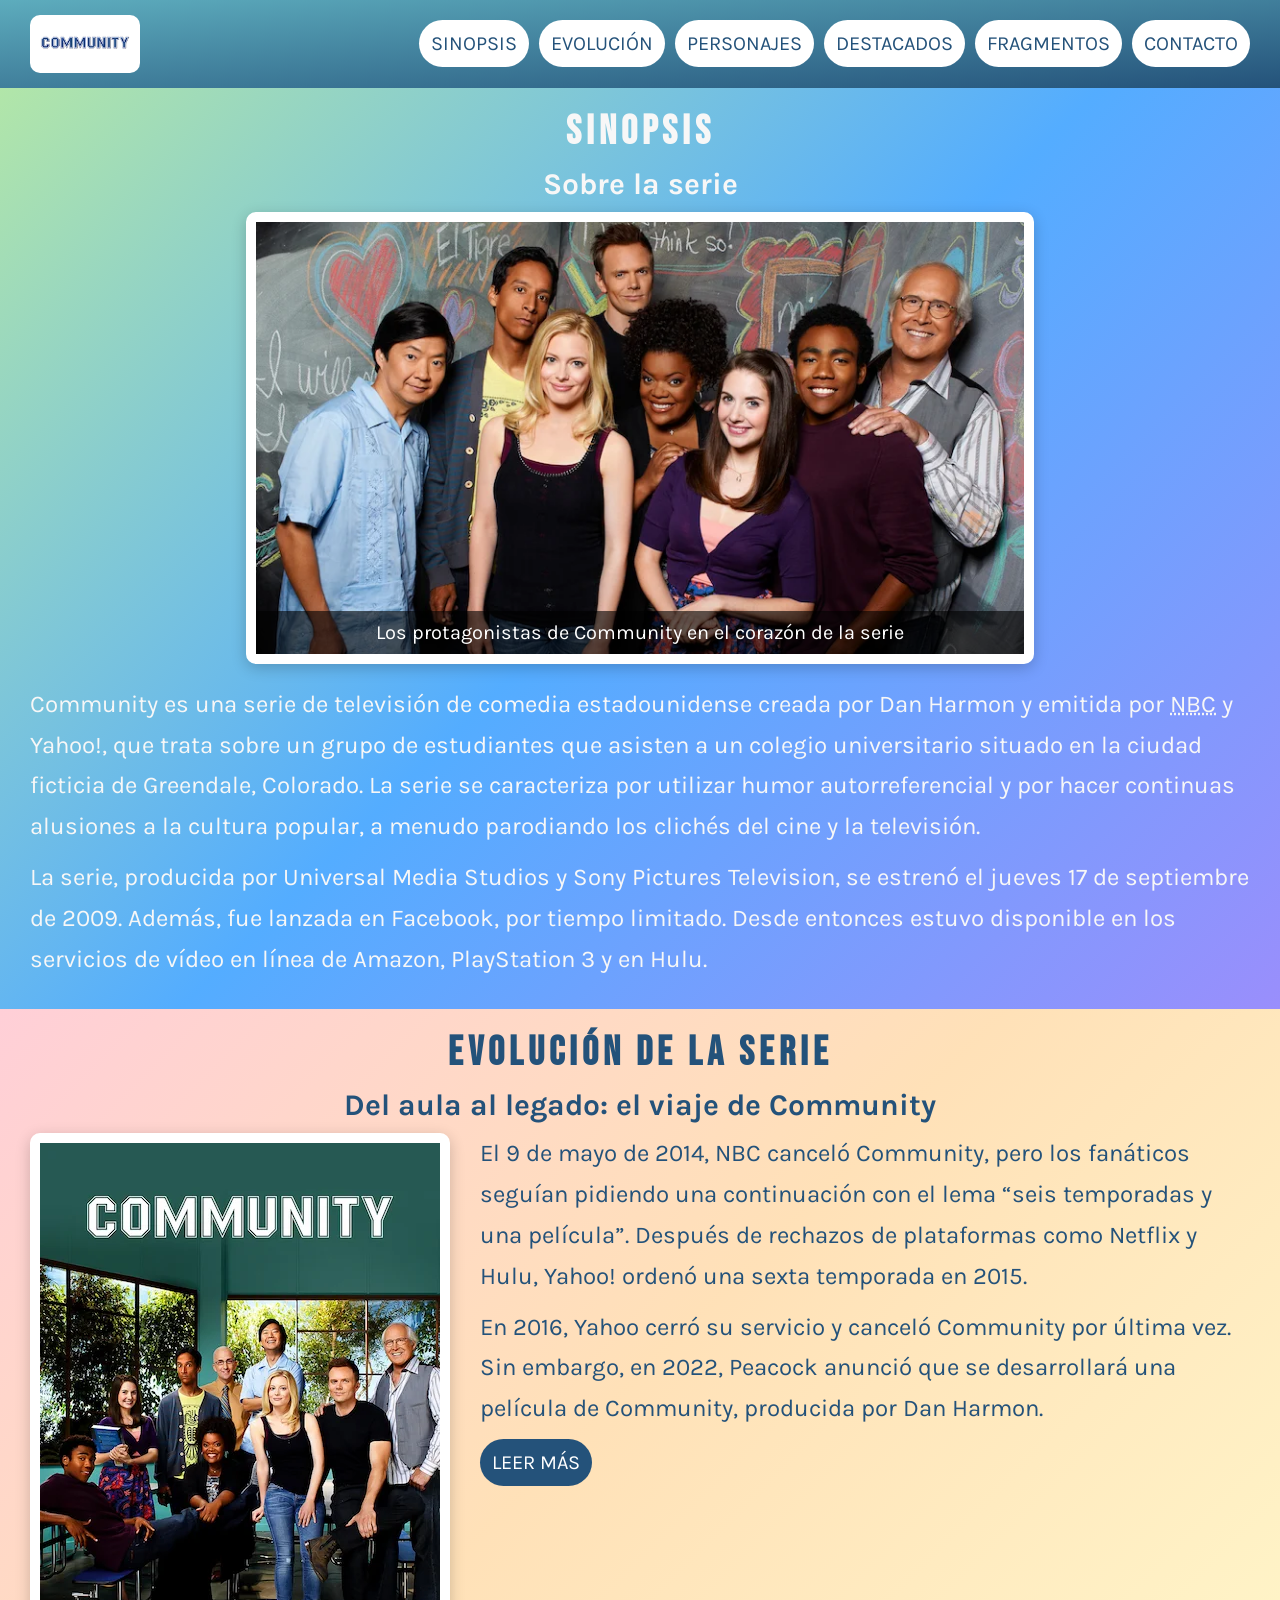
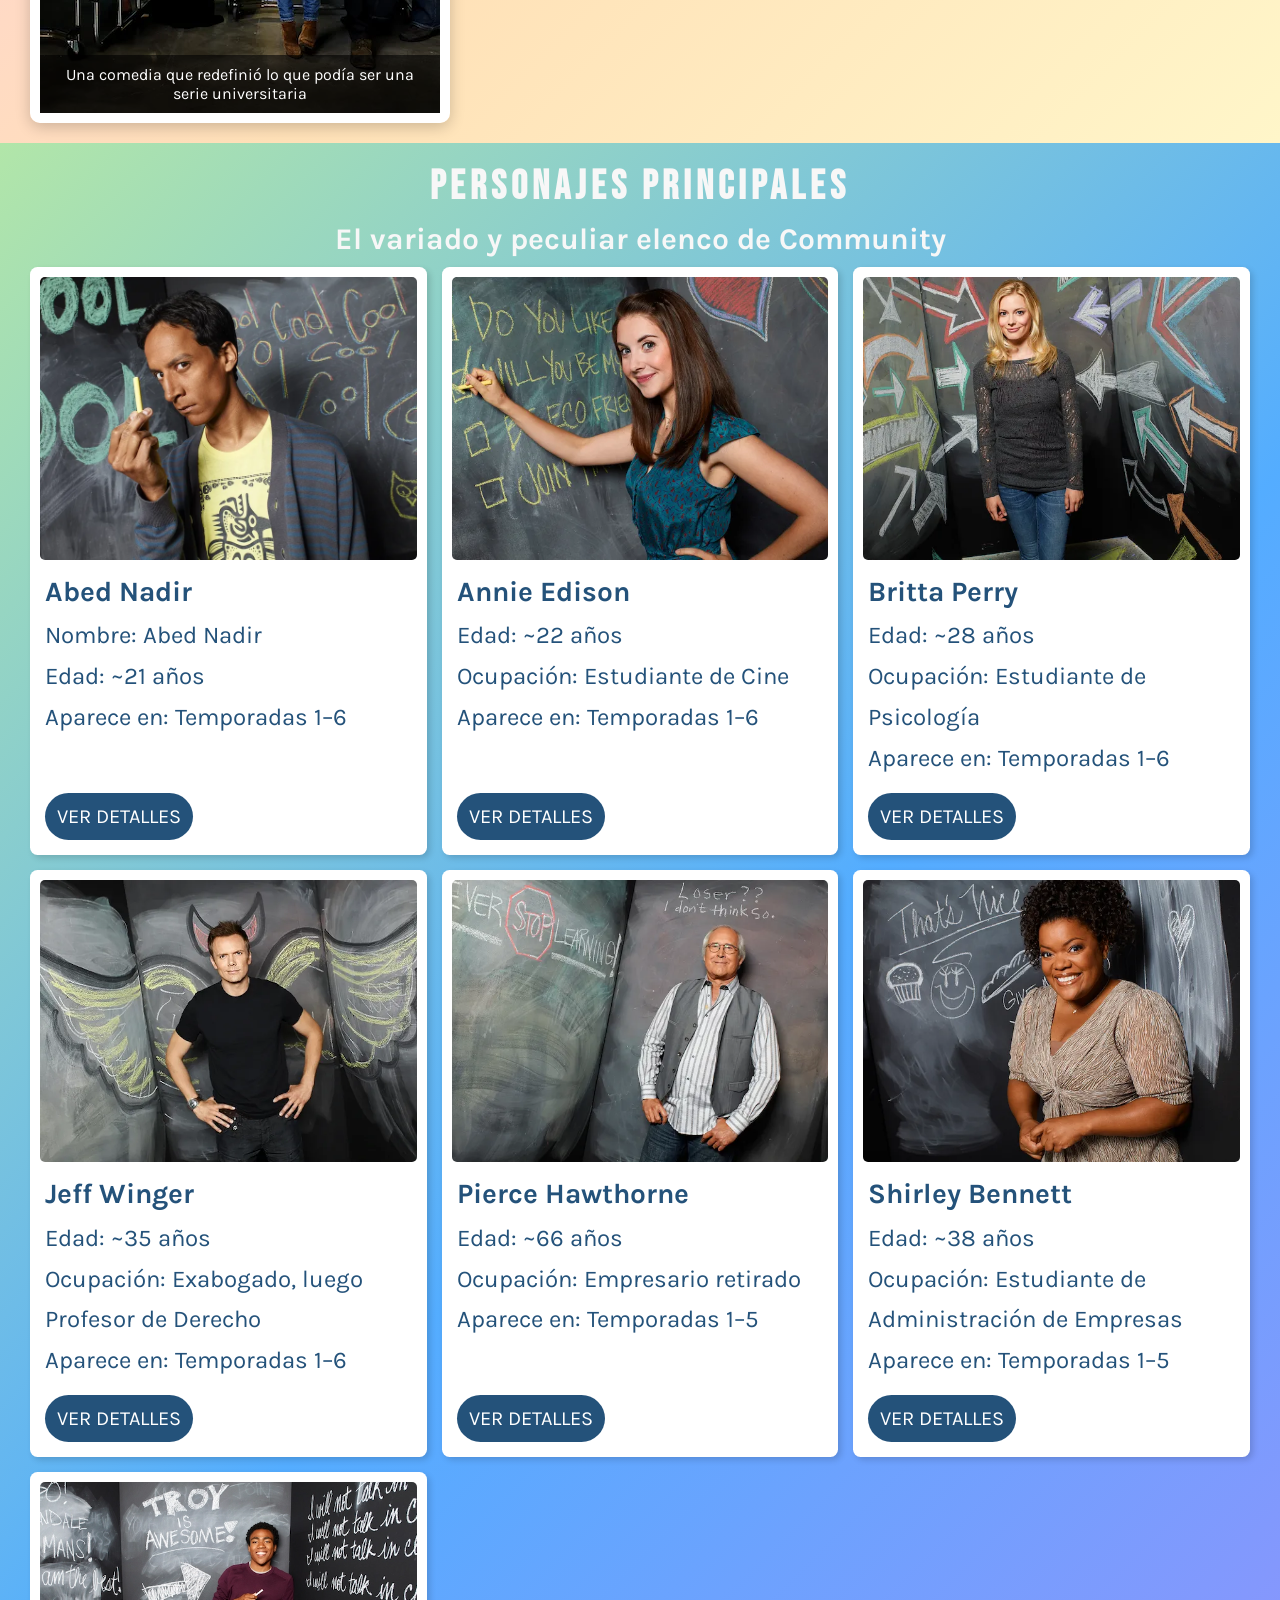
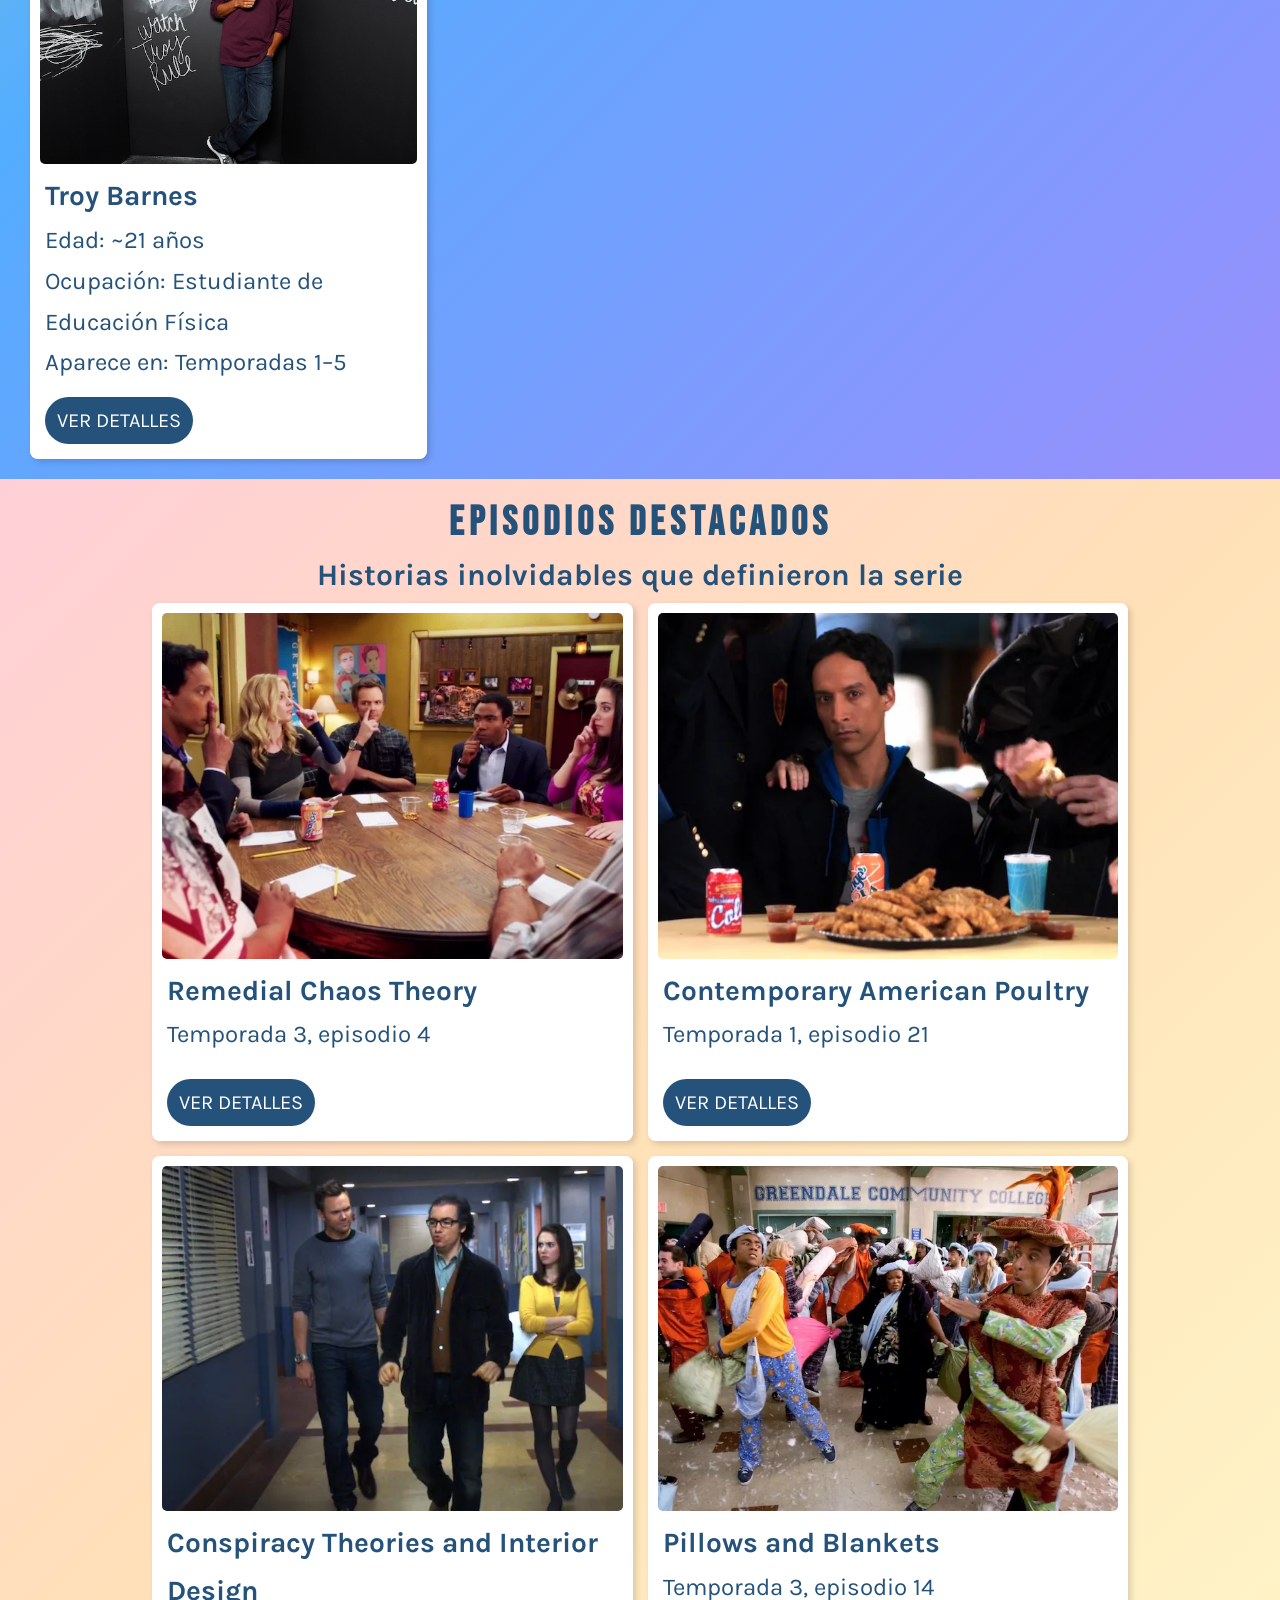
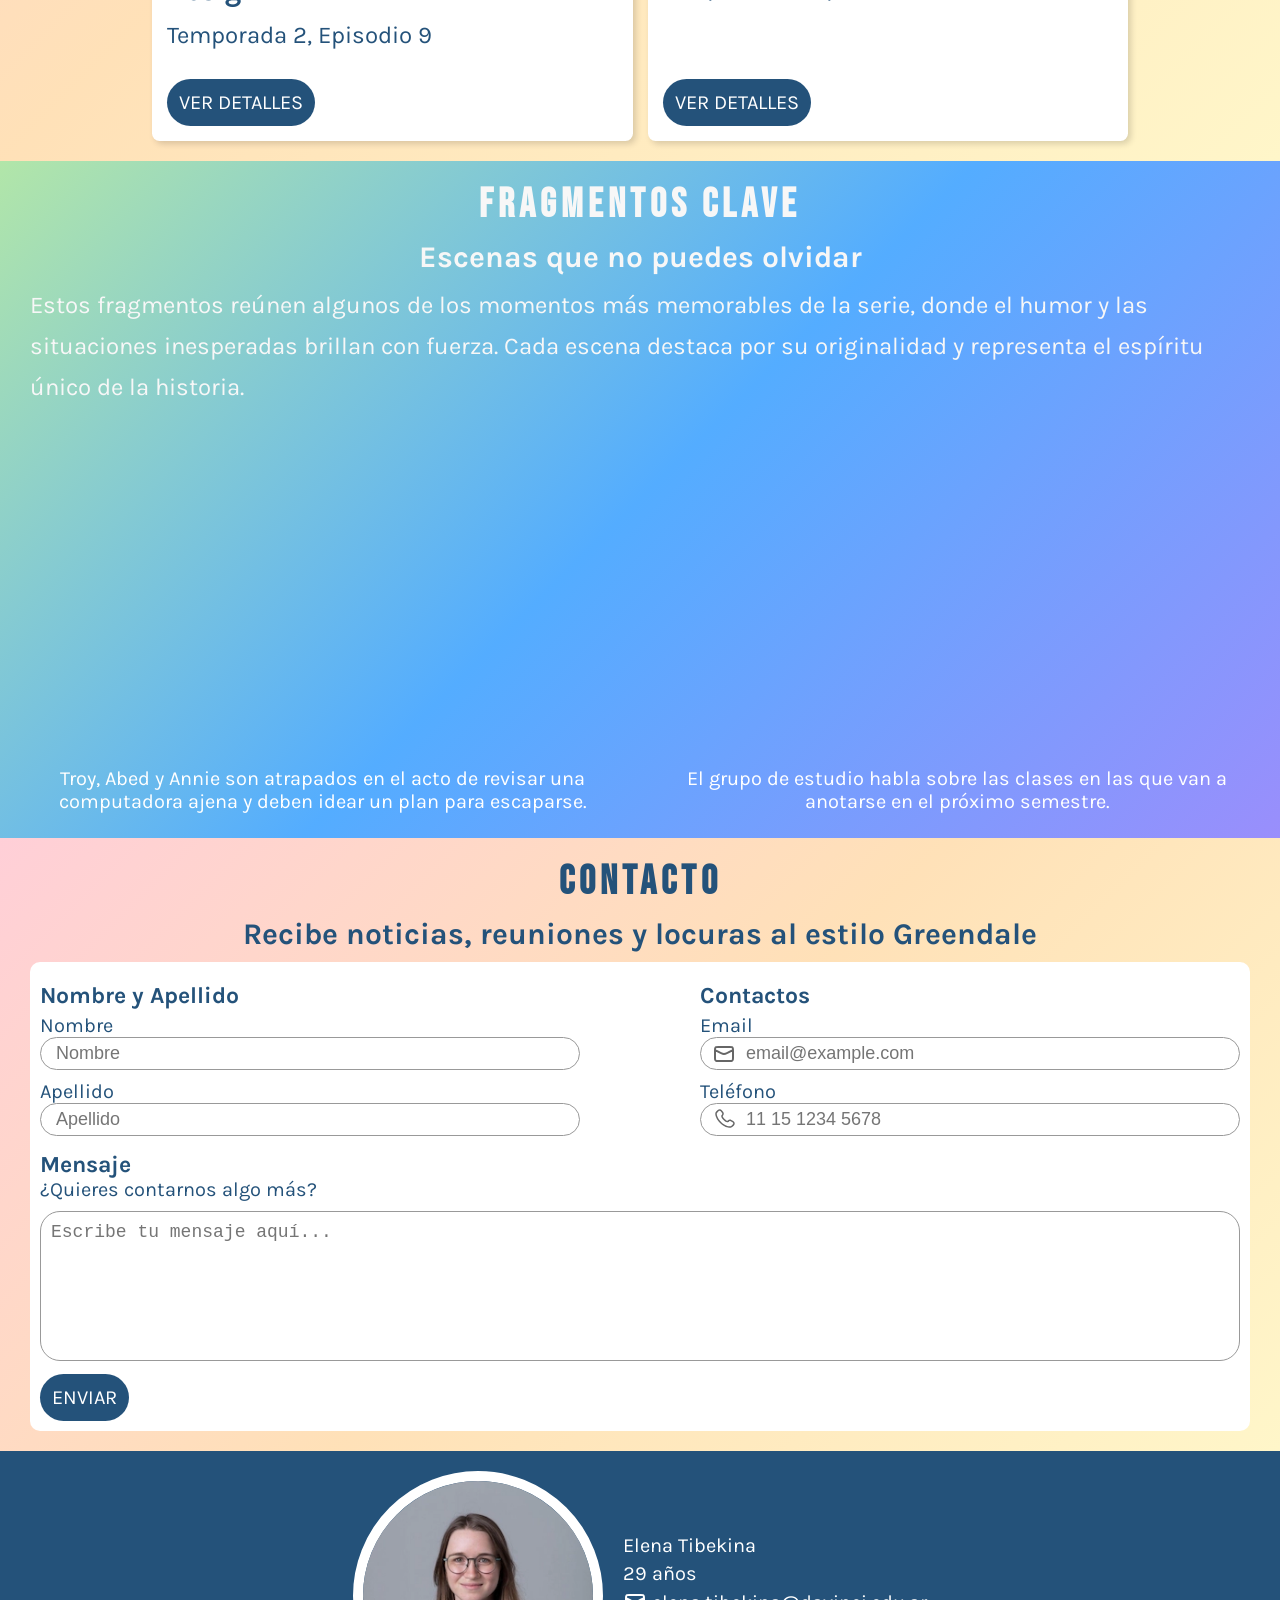
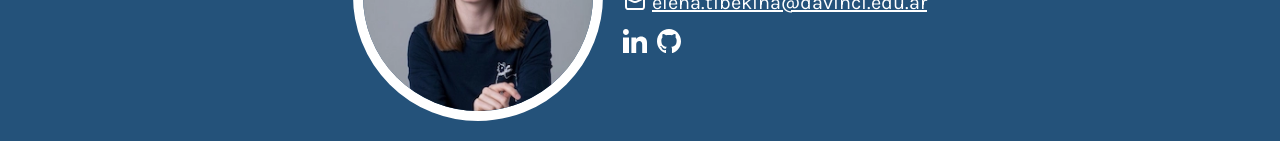
==== index.html @ dd5327bd "Add files via upload" ====
<!DOCTYPE html>
<html lang="es">
    <head>
        <meta charset="UTF-8">
        <meta name="description" content="Explora el mundo de Community, la comedia que mezcla humor, referencias culturales y personajes inolvidables.">
        <meta name="viewport" content="width=device-width, initial-scale=1.0">
        <title>Community - Sitio Web</title>
        <link rel="shortcut icon" type="image/png" href="img/others/nbc-logo.webp">
        <link href="https://fonts.googleapis.com/css2?family=Bebas+Neue&family=Karla:wght@400;700&display=swap" rel="stylesheet">
        <link rel="stylesheet" href="css/style.css">
    </head>
    <body>
        <!-- Header -->
        <header>
            <div class="navigation__container--mobile">
                <input aria-hidden="true" type="checkbox" class="navigation__checkbox" id="navi-toggle">
                <label aria-label="Toggle navigation menu" for="navi-toggle" class="navigation__button">
                    <span class="navigation__icon">&nbsp;</span>
                </label>

                <div class="navigation__background">&nbsp;</div>

                <nav class="navigation__nav--mobile" aria-label="Menú de navegación móvil">
                    <ul class="navigation__list--mobile">
                        <li class="navigation__item">
                            <a href="#intro" class="navigation__link" aria-label="Ir a la sección de sinopsis">Sinopsis</a>
                        </li>
                        <li class="navigation__item">
                            <a href="#evolution" class="navigation__link" aria-label="Ir a la sección de Evolución de la serie">Evolución</a>
                        </li>
                        <li class="navigation__item">
                            <a href="#personajes" class="navigation__link" aria-label="Ir a la sección de personajes">Personajes</a>
                        </li>
                        <li class="navigation__item">
                            <a href="#episodios" class="navigation__link" aria-label="Ir a la sección de episodios destacados">Destacados</a>
                        </li>
                        <li class="navigation__item">
                            <a href="#clips" class="navigation__link" aria-label="Ir a la sección de fragmentos clave">Fragmentos</a>
                        </li>
                        <li class="navigation__item">
                            <a href="#contacto" class="navigation__link" aria-label="Ir a la sección de contacto">Contacto</a>
                        </li>
                    </ul>
                </nav>
            </div>

            <div class="navigation__container--desktop">
                <div class="header__logo-box">
                    <a href="index.html" class="header__logo-link" aria-label="Community logo">
                        <img src="img/others/logo.webp" width="150" height="58" alt="Community Logo" class="header__logo-img">
                    </a>
                </div>
                <nav class="navigation__nav--desktop">
                    <ul class="navigation__list--desktop">
                        <li><a href="#intro" class="btn btn--white">Sinopsis</a></li>
                        <li><a href="#evolution" class="btn btn--white">Evolución</a></li>
                        <li><a href="#personajes" class="btn btn--white">Personajes</a></li>
                        <li><a href="#episodios" class="btn btn--white">Destacados</a></li>
                        <li><a href="#clips" class="btn btn--white">Fragmentos</a></li>
                        <li><a href="#contacto" class="btn btn--white">Contacto</a></li>
                    </ul>
                </nav>
            </div>
            <h1 class="visually-hidden">Community - Sitio web oficial en español</h1>
            <div id="progress-bar"></div>
        </header>

        <!--    Main-->
        <main>
            <!-- Section Intro-->
            <section class="section-primary" id="intro">
                <h2 class="heading-primary--main">Sinopsis</h2>
                <article class="section__text-container">
                    <h3 class="heading-secondary">Sobre la serie</h3>
                    <div class="section-primary__img-container">
                        <figure class="section-primary__img figure-img">
                            <picture>
                                <source media="(max-width: 480px)" srcset="img/cast/cast-400.webp">
                                <img
                                        src="img/cast/cast-800.webp"
                                        alt="Los siete protagonistas de Community en una imagen promocional"
                                        width="800"
                                        height="450"
                                        loading="lazy"
                                        decoding="async"
                                >
                            </picture>
                            <figcaption>Los protagonistas de Community en el corazón de la serie</figcaption>
                        </figure>
                    </div>
                    <div class="section__text-container">
                        <p class="paragraph">
                            Community es una <em>serie de televisión de comedia estadounidense</em>
                            creada por Dan Harmon y emitida por
                            <abbr title="National Broadcasting Company">NBC</abbr> y Yahoo!,
                            que trata sobre un grupo de estudiantes que asisten a un colegio universitario situado
                            en la ciudad ficticia de Greendale, Colorado. La serie se caracteriza
                            por utilizar <em>humor autorreferencial</em> y por hacer continuas alusiones a la
                            cultura popular, a menudo <em>parodiando los clichés del cine y la
                            televisión</em>.
                        </p>
                        <p class="paragraph">
                            La serie, producida por
                            Universal Media Studios y Sony Pictures Television,
                            se estrenó el <time datetime="2009-09-17">jueves 17 de septiembre de 2009</time>.
                            Además, fue lanzada en Facebook, por tiempo limitado. Desde entonces
                            estuvo disponible en los servicios de vídeo en línea de Amazon,
                            PlayStation 3 y en Hulu.
                        </p>

                    </div>
                </article>
            </section>

            <!-- Section Evolution-->
            <section class="section-secondary" id="evolution">
                <h2 class="heading-primary--main">Evolución de la serie</h2>
                <article class="section__text-container">
                    <h3 class="heading-secondary">Del aula al legado: el viaje de Community</h3>
                    <div class="content__wrapper">
                        <figure class="section-secondary__img figure-img">
                            <picture>
                                <source media="(max-width: 480px)" srcset="img/poster/poster-400.webp 2x, img/poster/poster-200.webp 1x">
                                <img
                                    src="img/poster/poster-400.webp"
                                    alt="Personajes de la serie Community"
                                    width="400"
                                    height="570"
                                >
                            </picture>
                            <figcaption>Una comedia que redefinió lo que podía ser una serie universitaria</figcaption>
                        </figure>
                        <div>
                            <p class="paragraph">
                                El <time datetime="2014-05-09">9 de mayo de 2014</time>, NBC canceló
                                Community, pero los fanáticos seguían pidiendo una continuación
                                con el lema <em>“seis temporadas y una película”</em>. Después de rechazos de
                                plataformas como Netflix y Hulu, Yahoo! ordenó una
                                <em>sexta temporada</em> en <time datetime="2015">2015</time>.
                            </p>
                            <p class="paragraph">
                                En <time datetime="2016">2016</time>, Yahoo cerró su servicio y canceló
                                Community por última vez. Sin embargo, en
                                <time datetime="2022">2022</time>, Peacock anunció que se
                                desarrollará una película de Community,
                                producida por Dan Harmon.
                            </p>
                            <button onclick="openModal('modal-evolution')" class="btn btn--primary">Leer más</button>
                        </div>
                    </div>

                </article>
            </section>

            <!--  Section Characters -->
            <section class="section-primary section-personajes" id="personajes">
                <h2 class="heading-primary--main">Personajes principales</h2>
                <article class="section__text-container">
                    <h3 class="heading-secondary">El variado y peculiar elenco de Community</h3>
                </article>
                <ul class="cards-grid container-text">
                    <li class="card">
                        <picture>
                            <source media="(max-width: 768px)" srcset="img/characters/small/abed.webp">
                            <img
                                    src="img/characters/large/abed.webp"
                                    alt="Abed, joven de piel morena con expresión tranquila, cinéfilo y observador"
                                    width="800"
                                    height="599"
                                    loading="lazy"
                            >
                        </picture>
                        <div class="card-content">
                            <div class="paragraph">
                                <h3 class="heading-tertiary">Abed Nadir</h3>
                                <ul class="character-info">
                                    <li><span>Nombre:</span> Abed Nadir</li>
                                    <li><span>Edad:</span> ~21 años</li>
                                    <li><span>Aparece en:</span> Temporadas 1–6</li>
                                </ul>
                            </div>
                            <button onclick="openModal('modal-abed')" class="btn btn--primary">Ver detalles</button>
                        </div>
                    </li>

                    <li class="card">

                        <picture>
                            <source media="(max-width: 768px)" srcset="img/characters/small/annie.webp">
                            <img
                                    src="img/characters/large/annie.webp"
                                    alt="Annie, joven de cabello castaño oscuro y estilo pulcro, aplicada y perfeccionista, muy comprometida con sus estudios"
                                    width="800"
                                    height="450"
                                    loading="lazy"
                            >
                        </picture>
                        <div class="card-content">
                            <article class="paragraph">
                                <h3 class="heading-tertiary">Annie Edison</h3>
                                <ul class="character-info">
                                    <li><span>Edad:</span> ~22 años</li>
                                    <li><span>Ocupación:</span> Estudiante de Cine</li>
                                    <li><span>Aparece en:</span> Temporadas 1–6</li>
                                </ul>
                            </article>
                            <button onclick="openModal('modal-annie')" class="btn btn--primary">Ver detalles</button>
                        </div>
                    </li>

                    <li class="card">
                        <picture>
                            <source media="(max-width: 768px)" srcset="img/characters/small/britta.webp">
                            <img
                                    src="img/characters/large/britta.webp"
                                    alt="Britta, joven rubia de estilo alternativo, idealista y a veces torpe, intenta ser activista y cuidar a sus amigos"
                                    width="800"
                                    height="450"
                                    loading="lazy"
                            >
                        </picture>
                        <div class="card-content">
                            <article class="paragraph">
                                <h3 class="heading-tertiary">Britta Perry</h3>
                                <ul class="character-info">
                                    <li><span>Edad:</span> ~28 años</li>
                                    <li><span>Ocupación:</span> Estudiante de Psicología</li>
                                    <li><span>Aparece en:</span> Temporadas 1–6</li>
                                </ul>
                            </article>
                            <button onclick="openModal('modal-britta')" class="btn btn--primary">Ver detalles</button>
                        </div>
                    </li>

                    <li class="card">
                        <picture>
                            <source media="(max-width: 768px)" srcset="img/characters/small/jeff.webp">
                            <img
                                    src="img/characters/large/jeff.webp"
                                    alt="Jeff, hombre alto y atractivo con cabello castaño, exabogado confiado y sarcástico, líder informal del grupo"
                                    width="800"
                                    height="549"
                                    loading="lazy"
                            >
                        </picture>
                        <div class="card-content">
                            <article class="paragraph">
                                <h3 class="heading-tertiary">Jeff Winger</h3>
                                <ul class="character-info">
                                    <li><span>Edad:</span> ~35 años</li>
                                    <li><span>Ocupación:</span> Exabogado, luego Profesor de Derecho</li>
                                    <li><span>Aparece en:</span> Temporadas 1–6</li>
                                </ul>
                            </article>
                            <button onclick="openModal('modal-jeff')" class="btn btn--primary">Ver detalles</button>
                        </div>
                    </li>

                    <li class="card">
                        <picture>
                            <source media="(max-width: 768px)" srcset="img/characters/small/pierce.webp">
                            <img
                                    src="img/characters/large/pierce.webp"
                                    alt="Pierce, hombre mayor con cabello blanco, rico y excéntrico, suele hacer comentarios inapropiados"
                                    width="800"
                                    height="450"
                                    loading="lazy"
                            >
                        </picture>
                        <div class="card-content">
                            <article class="paragraph">
                                <h3 class="heading-tertiary">Pierce Hawthorne</h3>
                                <ul class="character-info">
                                    <li><span>Edad:</span> ~66 años</li>
                                    <li><span>Ocupación:</span> Empresario retirado</li>
                                    <li><span>Aparece en:</span> Temporadas 1–5</li>
                                </ul>
                            </article>
                            <button onclick="openModal('modal-pierce')" class="btn btn--primary">Ver detalles</button>
                        </div>
                    </li>

                    <li class="card">
                        <picture>
                            <source media="(max-width: 768px)" srcset="img/characters/small/shirley.webp">
                            <img
                                    src="img/characters/large/shirley.webp"
                                    alt="Shirley, mujer afroamericana con voz suave y cabello rizado, madre protectora y profundamente religiosa"
                                    width="800"
                                    height="450"
                                    loading="lazy"
                            >
                        </picture>
                        <div class="card-content">
                            <article class="paragraph">
                                <h3 class="heading-tertiary">Shirley Bennett</h3>
                                <ul class="character-info">
                                    <li><span>Edad:</span> ~38 años</li>
                                    <li><span>Ocupación:</span> Estudiante de Administración de Empresas</li>
                                    <li><span>Aparece en:</span> Temporadas 1–5</li>
                                </ul>
                            </article>
                            <button onclick="openModal('modal-shirley')" class="btn btn--primary">Ver detalles</button>
                        </div>
                    </li>
                    <li class="card">
                        <picture>
                            <source media="(max-width: 768px)" srcset="img/characters/small/troy.webp">
                            <img
                                    src="img/characters/large/troy.webp"
                                    alt="Troy, joven afroamericano de sonrisa carismática, antes estrella del deporte, mejor amigo de Abed y muy leal"
                                    width="800"
                                    height="450"
                                    loading="lazy"
                            >
                        </picture>

                        <div class="card-content">
                            <article class="paragraph">
                                <h3 class="heading-tertiary">Troy Barnes</h3>
                                <ul class="character-info">
                                    <li><span>Edad:</span> ~21 años</li>
                                    <li><span>Ocupación:</span> Estudiante de Educación Física</li>
                                    <li><span>Aparece en:</span> Temporadas 1–5</li>
                                </ul>
                            </article>
                            <button onclick="openModal('modal-troy')" class="btn btn--primary">Ver detalles</button>
                        </div>
                    </li>
                </ul>

            </section>

            <!--        Section Episodes -->
            <section class=" section-secondary section-episodios" id="episodios">
                <h2 class="heading-primary--main">Episodios destacados</h2>
                <article class="section__text-container">
                    <h3 class="heading-secondary">Historias inolvidables que definieron la serie</h3>
                    <ul class="cards-grid-2 container-text">
                        <li class="card">
                            <picture>
                                <source media="(max-width: 768px)" srcset="img/episodes/small/theory-1.webp">
                                <img
                                        src="img/episodes/large/theory-1.webp"
                                        alt="Los protagonistas de Community sentados alrededor de una mesa redonda, tapándose la nariz con el dedo índice"
                                        width="800"
                                        height="462"
                                        loading="lazy"
                                >
                            </picture>
                            <div class="card-content">
                                <div class="paragraph">
                                    <h3 class="heading-tertiary">Remedial Chaos Theory</h3>
                                    <p class="paragraph">Temporada 3, episodio 4</p>
                                </div>
                                <button onclick="openModal('modal-theory-1')" class="btn btn--primary">Ver detalles</button>
                            </div>
                        </li>

                        <li class="card">
                            <picture>
                                <source media="(max-width: 768px)" srcset="img/episodes/small/theory-2.webp">
                                <img
                                        src="img/episodes/large/theory-2.webp"
                                        alt="Abed sentado frente a una mesa con alitas de pollo y refrescos, mirando con seriedad hacia la cámara"
                                        width="800"
                                        height="450"
                                        loading="lazy"
                                >
                            </picture>
                            <div class="card-content">
                                <div class="paragraph">
                                    <h3 class="heading-tertiary">Contemporary American Poultry</h3>
                                    <p class="paragraph">Temporada 1, episodio 21</p>
                                </div>
                                <button onclick="openModal('modal-theory-2')" class="btn btn--primary">Ver detalles</button>
                            </div>
                        </li>

                        <li class="card">
                            <picture>
                                <source media="(max-width: 768px)" srcset="img/episodes/small/theory-3.webp">
                                <img
                                        src="img/episodes/large/theory-3.webp"
                                        alt="Jeff, Annie y un hombre con gafas caminando por el pasillo del colegio; el hombre habla mientras los otros lo observan con sorpresa"
                                        width="800"
                                        height="450"
                                        loading="lazy"
                                >
                            </picture>
                            <div class="card-content">
                                <div class="paragraph">
                                    <h3 class="heading-tertiary">Conspiracy Theories and Interior Design</h3>
                                    <p class="paragraph">Temporada 2, Episodio 9</p>
                                </div>
                                <button onclick="openModal('modal-theory-3')" class="btn btn--primary">Ver detalles</button>
                            </div>
                        </li>

                        <li class="card">
                            <picture>
                                <source media="(max-width: 768px)" srcset="img/episodes/small/theory-4.webp">
                                <img
                                        src="img/episodes/large/theory-4.webp"
                                        alt="Troy y Abed en primer plano durante una guerra de almohadas; ambos con expresiones decididas, mientras Shirley los observa sorprendida sosteniendo dos almohadas"
                                        width="800"
                                        height="508"
                                        loading="lazy"
                                >
                            </picture>
                            <div class="card-content">
                                <div class="paragraph">
                                    <h3 class="heading-tertiary">Pillows and Blankets</h3>
                                    <p class="paragraph">Temporada 3, episodio 14</p>
                                </div>
                                <button onclick="openModal('modal-theory-4')" class="btn btn--primary">Ver detalles</button>
                            </div>
                        </li>
                    </ul>
                </article>
            </section>

            <section class="section-primary" id="clips">
                <h2 class="heading-primary--main">Fragmentos clave</h2>
                <article class="section__text-container">
                    <h3 class="heading-secondary">Escenas que no puedes olvidar</h3>
                    <p class="paragraph">
                        Estos fragmentos reúnen algunos de <em>los momentos más memorables</em>
                        de la serie, donde el humor y las situaciones
                        inesperadas brillan con fuerza. Cada escena destaca por su
                        originalidad y representa el espíritu único de la historia.
                    </p>
                </article>
                <div class="video-section">
                    <div class="video-wrapper">
                        <iframe width="560" height="315" src="https://www.youtube.com/embed/M1kPJY_jsZU?si=1Px4Jjqpvjkigj2A" title="YouTube video player" allow="accelerometer; autoplay; clipboard-write; encrypted-media; gyroscope; picture-in-picture; web-share" referrerpolicy="strict-origin-when-cross-origin" allowfullscreen></iframe>
                        <span>Troy, Abed y Annie son atrapados en el acto de revisar una computadora ajena y deben idear un plan para escaparse.</span>
                    </div>
                    <div class="video-wrapper">
                        <iframe width="560" height="315" src="https://www.youtube.com/embed/sK1OszwVEfI?si=_GcEF7gd8tKcNnLY" title="YouTube video player" allow="accelerometer; autoplay; clipboard-write; encrypted-media; gyroscope; picture-in-picture; web-share" referrerpolicy="strict-origin-when-cross-origin" allowfullscreen></iframe>
                        <span>El grupo de estudio habla sobre las clases en las que van a anotarse en el próximo semestre.</span>
                    </div>
                </div>
            </section>

            <!--        Section Contacts -->
            <section class="section-secondary" id="contacto">
                <h2 class="heading-primary--main">Contacto</h2>
                <div class="section__text-container">
                    <h3 class="heading-secondary">Recibe noticias, reuniones y locuras al estilo Greendale</h3>
                    <form method="post" action="#">
                        <div class="form-section__personal-info">
                            <fieldset class="form-row">
                                <legend>Nombre y Apellido</legend>
                                <div class="form-section__input">
                                    <label for="name">Nombre</label>
                                    <input autocomplete="given-name" required type="text" id="name" name="name" placeholder="Nombre">
                                </div>
                                <div class="form-section__input">
                                    <label for="surname">Apellido</label>
                                    <input autocomplete="family-name" required type="text" id="surname" name="surname" placeholder="Apellido">
                                </div>
                            </fieldset>
                            <fieldset class="form-row">
                                <legend>Contactos</legend>
                                <div class="form-section__input">
                                    <label for="email">Email</label>
                                    <div class="input-wrapper" role="presentation">
                                        <img src="img/icons/mail.svg" alt="" class="input-icon" aria-hidden="true">
                                        <input autocomplete="email" required type="email" id="email" name="email" placeholder="email@example.com">
                                    </div>
                                </div>
                                <div class="form-section__input">
                                    <label for="phone">Teléfono</label>
                                    <div class="input-wrapper" role="presentation">
                                        <img src="img/icons/phone.svg" alt="" class="input-icon" aria-hidden="true">
                                        <input autocomplete="tel" required type="tel" id="phone" name="phone" placeholder="11 15 1234 5678">
                                    </div>
                                </div>
                            </fieldset>
                        </div>
                        <fieldset class="textarea-wrapper">
                            <legend>Mensaje</legend>
                            <label for="message">¿Quieres contarnos algo más?</label>
                            <textarea name="message" id="message" placeholder="Escribe tu mensaje aquí..."></textarea>
                        </fieldset>


                        <div class="form-section__button--container">
                            <button class="btn btn--primary" type="submit">Enviar</button>
                        </div>
                    </form>
                </div>
            </section>
        </main>

    <!--    MODALS-->
    <!--    Modal Evolution-->
        <div id="modal-evolution" class="modal">
            <div class="modal-content">
                <div class="close-button" onclick="closeModal('modal-evolution')">&times;</div>
                <article class="modal-text">
                    <h3 class="heading-tertiary">Evolución de la serie</h3>
                    <p class="paragraph">
                        La serie empezó su transmisión el 17 de septiembre de 2009. El 5 de marzo de 2010,
                        Community fue renovada por una segunda temporada. El 17 de marzo de 2011, NBC renueva
                        Community para una tercera temporada, que fue estrenada el 22 de septiembre de 2011 y concluyó el 17 de mayo de 2012.
                    </p>

                    <p class="paragraph">
                        El creador y productor ejecutivo de la serie Dan Harmon fue
                        reemplazado como Showrunner para la serie en la cuarta temporada, y los escritores
                        David Guarascio y Moses Port (co-creadores de <em>Aliens in America</em>)
                        asumieron sus cargos. Sony Pictures Television, que produce la serie con Universal Television, inicialmente dijo que
                        Harmon actuaría como productor de consultoría, pero Harmon afirmó que no estaba informado del acuerdo y que no
                        regresaría en un puesto sin prerrogativas ejecutivas.
                    </p>

                    <p class="paragraph">
                        <em>El final de la tercera temporada</em> también marcó varias otras salidas, incluidos los productores ejecutivos
                        Neil Goldman y Garrett Donovan, el escritor/productor Chris McKenna y
                        el actor/escritor Dino Stamatopoulos. Los frecuentes directores de episodios y productores ejecutivos
                        Anthony y Joe Russo también abandonaron el programa para dirigir <em>Captain America: The Winter Soldier</em>.
                    </p>

                    <p class="paragraph">
                        El 10 de mayo de 2013, la serie se renovó por quinta temporada. El 1 de junio del mismo año,
                        Dan Harmon anunció que regresaría como showrunner, con el ex escritor Chris McKenna
                        regresando como productor ejecutivo. El 10 de junio, Sony Televisión confirmó oficialmente el regreso de Harmon y
                        McKenna para la quinta temporada. Dino Stamatopoulos, Rob Schrab y los Hermanos Russo también regresaron.
                    </p>

                    <p class="paragraph">
                        El 9 de mayo de 2014, NBC anunció que había cancelado Community.
                        Durante varios años antes de su cancelación, los fanáticos adoptaron el lema <em>"seis temporadas y una película"</em>,
                        una línea del episodio <em>"Paradigmas de la memoria humana"</em> con respecto al mensaje esperanzador de Abed sobre la serie de corta duración
                        The Cape de NBC. Las ofertas para continuar la serie fueron rechazadas por proveedores de transmisión como Netflix y Hulu.
                    </p>

                    <p class="paragraph">
                        El 30 de junio, el día en que expirarían los contratos del elenco, Yahoo! anunció que había ordenado la transmisión
                        de una sexta temporada de 13 episodios en Yahoo! Screen, incluido el elenco principal junto con los productores ejecutivos
                        Dan Harmon, Chris McKenna, Russ Krasnoff y Gary Foster. Harmon dijo: <q cite="https://ew.com/article/2014/06/30/community-sixth-season/">
                        Estoy muy contento de que Community regrese para su sexta temporada predestinada en Yahoo... Espero poder llevar nuestra querida comedia de
                        NBC a un público más amplio al ponerla en línea.
                    </q>
                    </p>

                    <p class="paragraph">
                        El 4 de enero de 2016, Yahoo anunció que había cerrado su servicio Yahoo Screen,
                        cancelando Community por última vez. Desde entonces, tanto Harmon como varios de los actores principales han expresado
                        el deseo de finalizar la historia con una película.
                    </p>

                    <p class="paragraph">
                        Luego de una larga espera, el 30 de septiembre, la plataforma de streaming Peacock anunció oficialmente que la
                        comedia tendrá su largometraje. <em>“Community: The Movie”</em> estará desarrollada por Sony Pictures Television y Universal Television con
                        Dan Harmon y Andrew Guest cumpliendo el rol de productores ejecutivos.
                    </p>

                    <p class="paragraph">#SixSeasonsAndAMovie</p>
                </article>
            </div>
        </div>

    <!--    Modals Characters-->
        <div id="modal-abed" class="modal">
            <div class="modal-content">
                <div class="close-button" onclick="closeModal('modal-abed')">&times;</div>
                <article class="modal-text">
                    <h3 class="heading-tertiary">Abed Nadir</h3>
                    <p class="paragraph">
                        Abed Nadir es un estudiante árabe interesado en la cultura pop. Aspira convertirse en director y estudia Dirección Cinematográfica en Greendale.
                        Su plan original era <em>tomar clases de negocios para ayudar a administrar el restaurante de falafel de su padre</em>, pero Britta lo convenció para
                        que <em>siguiera su sueño</em>. Abed también posee muchos talentos ocultos que por lo general pasan por alto, como ser sorprendentemente atlético y coordinado.
                    </p>
                </article>
            </div>
        </div>

        <div id="modal-annie" class="modal">
            <div class="modal-content">
                <div class="close-button" onclick="closeModal('modal-annie')">&times;</div>
                <article class="modal-text">
                    <h3 class="heading-tertiary">Annie Edison</h3>
                    <p class="paragraph">
                        Annie Edison es una buena estudiante que obtuvo notas sobresalientes en la Escuela Secundaria de Riverside, donde asistió junto a Troy Barnes.
                        Perdió su beca universitaria y abandonó el instituto debido a <em>una adicción a las anfetaminas</em>, que le indujo un ataque de nervios.
                        Contra los deseos de su madre, optó por <em>enfrentarse a su adicción</em>. Su decisión de ir a rehabilitación en vez de ignorar el incidente causó que se
                        distanciara de su familia, con la que terminó cortando todos los lazos excepto con su abuela. Empezó a asistir a Greendale a los 18 años.
                    </p>
                </article>
            </div>
        </div>

        <div id="modal-britta" class="modal">
            <div class="modal-content">
                <div class="close-button" onclick="closeModal('modal-britta')">&times;</div>
                <article class="modal-text">
                    <h3 class="heading-tertiary">Britta Perry</h3>
                    <p class="paragraph">
                        Britta Perry es una estudiante del Colegio Comunitario de Greendale. Nunca ha sabido realmente qué hacer en su vida, experimentando grandes problemas a
                        lo largo de la misma. Britta abandonó la escuela porque pensó que impresionaría a Radiohead. Un día, Britta se despertó y se dio cuenta de que estaba
                        casi en la treintena y arruinada, lo cual le incitó para inscribirse a Greendale y encontrar algo de rumbo en su vida.
                    </p>
                </article>
            </div>
        </div>

        <div id="modal-jeff" class="modal">
            <div class="modal-content">
                <div class="close-button" onclick="closeModal('modal-jeff')">&times;</div>
                <article class="modal-text">
                    <h3 class="heading-tertiary">Jeff Winger</h3>
                    <p class="paragraph">
                        Jeffrey Tobias Jeff Winger era un abogado especializado en casos de conducción temeraria, infracciones de tráfico y delitos menores durante más de
                        seis años. En el <strong>apogeo de su éxito</strong>, sus credenciales académicas fraudulentas fueron expuestas por un colega y Jeff fue <em>inhabilitado de inmediato</em>
                        con su licencia suspendida hasta que obtuviera un título legítimo.
                    </p>
                </article>
            </div>
        </div>

        <div id="modal-pierce" class="modal">
            <div class="modal-content">
                <div class="close-button" onclick="closeModal('modal-pierce')">&times;</div>
                <article class="modal-text">
                    <h3 class="heading-tertiary">Pierce Hawthorne</h3>
                    <p class="paragraph">
                        Piercinald Anastasia Pierce Hawthorne era un antiguo magnate que durante un tiempo ejerció como C.E.O. de Hawthorne Wipes, empresa fundada por su padre,
                        quien le dio un estilo de vida libre de preocupaciones, sin embargo, cuando se hizo más mayor se encontró solo e infeliz en la vida. Por tanto, decidió
                        regresar a la escuela con el fin de ampliar aún más sus horizontes y comenzó a asistir al Colegio Comunitario de Greendale en 1999.
                    </p>
                </article>
            </div>
        </div>

        <div id="modal-shirley" class="modal">
            <div class="modal-content">
                <div class="close-button" onclick="closeModal('modal-shirley')">&times;</div>
                <article class="modal-text">
                    <h3 class="heading-tertiary">Shirley Bennett</h3>
                    <p class="paragraph">
                        Shirley Anne Bennett es una mujer recientemente divorciada que asiste al Colegio Comunitario de Greendale para aprender a hacer
                        negocios al margen de sus habilidades como pastelera. Antes de estudiar, estuvo casada y crió a dos hijos, Jordan y Elijah. Sin embargo, su marido
                        Andre la dejó por una stripper. A pesar de sus dificultades, afirma que <strong>el hecho de que su marido le abandonara es lo mejor que pudo pesarla en la vida</strong>,
                        ya que la asistencia a la universidad fue <em>el primer paso para empezar a mejorarla</em>.
                    </p>
                </article>
            </div>
        </div>

        <div id="modal-troy" class="modal">
            <div class="modal-content">
                <div class="close-button" onclick="closeModal('modal-troy')">&times;</div>
                <article class="modal-text">
                    <h3 class="heading-tertiary">Troy Barnes</h3>
                    <p class="paragraph">
                        Troy Barnes es un graduado de la Escuela Secundaria de Riverside que asiste al Colegio Comunitario de Greendale. En Riverside, Troy era un
                        estudiante popular, siendo la estrella del equipo de fútbol y también el rey de la fiesta de graduación. Tuvo muchos admiradores en el instituto,
                        incluyendo a Annie Edison, que también se unió a él en Greendale. Causó el interés de muchas universidades de élite, pero <strong>no pudo soportar la presión
                        de las expectativas de los demás</strong>. Tras haberse auto-lesionado y no poder asistir a ninguna de ellas, <em>recibió un folleto promocional de Greendale y
                        decidió inscribirse</em>.
                    </p>
                </article>
            </div>
        </div>

    <!--    Modals Episodes-->
        <div id="modal-theory-1" class="modal">
            <div class="modal-content">
                <div class="close-button" onclick="closeModal('modal-theory-1')">&times;</div>
                <article class="modal-text">
                    <h3 class="heading-tertiary">Remedial Chaos Theory</h3>
                    <p class="paragraph">
                        El episodio que generó <strong>uno de los mejores gifs de todos los tiempos</strong>. ‘Remedial Chaos Theory’ ve a los siete miembros del grupo
                        dirigirse al apartamento de Troy y Abed para una <em>fiesta de inauguración</em>. Una vez que llega la pizza, Jeff convence a todos de tirar un dado para
                        ver quién tiene que bajar para recogerla.
                    </p>

                    <p class="paragraph">
                        Después de eso, el episodio se divide en siete líneas de tiempo diferentes, que muestran lo que habría sucedido si cada persona
                        fuera a buscar la pizza. Los resultados son tan divertidos como diferentes.
                    </p>
                </article>
            </div>
        </div>

        <div id="modal-theory-2" class="modal">
            <div class="modal-content">
                <div class="close-button" onclick="closeModal('modal-theory-2')">&times;</div>
                <article class="modal-text">
                    <h3 class="heading-tertiary">Contemporary American Poultry</h3>
                    <p class="paragraph">
                        El alimento más popular de la universidad, <strong>alitas de pollo</strong>, ha sido robado por un sistema corrupto de favoritismo.
                        Para superar este "régimen", Abed formula un plan desde su conocimiento de películas de gángsters para que el grupo de estudio pueda recuperar
                        lo que legítimamente les pertenece. <em>Contemporary American Poultry</em> canaliza elementos de películas de crimen americanas desde
                        Goodfellas a El Padrino y American Gangster para crear un episodio que se diferencia de cualquier otro.
                    </p>
                </article>
            </div>
        </div>

        <div id="modal-theory-3" class="modal">
            <div class="modal-content">
                <div class="close-button" onclick="closeModal('modal-theory-3')">&times;</div>
                <article class="modal-text">
                    <h3 class="heading-tertiary">Conspiracy Theories and Interior Design</h3>
                    <p class="paragraph">
                        Jeff se ha anotado para un curso de estudio independiente con el “Profesor Professorson”
                        sobre <em>teorías de conspiración</em> en Estados Unidos, para la desconfianza de Annie y del Decano.
                        Cuando el "profesor" aparece, Jeff rápidamente admite que él no tiene idea de quién es el hombre y que
                        descubrirá lo que realmente está pasando. Pronto las cosas empiezan a ser más complejas y se van fuera de
                        control con la introducción de <em>armas y una creciente lista de engaños</em>.
                    </p>
                </article>
            </div>
        </div>

        <div id="modal-theory-4" class="modal">
            <div class="modal-content">
                <div class="close-button" onclick="closeModal('modal-theory-4')">&times;</div>
                <article class="modal-text">
                    <h3 class="heading-tertiary">Pillows and Blankets</h3>
                    <p class="paragraph">
                        A través del recurso del falso documental (parodiando “The Civil War” de Ken Burns),
                        "Pillows and blankets" nos sumerge en la historia de la guerra de almohadas que tuvo lugar en la Universidad
                        de Greendale. Troy y Abed se enzarzan en una pelea de grandes dimensiones que enfrentará a la universidad en dos
                        bandos: “The Legit Republic of Blanketsburg” y “The United Forts of Pillowtown”.
                    </p>
                </article>
            </div>
        </div>

        <footer>
            <div class="footer__content">
                <img
                        class="footer__photo"
                        src="img/others/autor.webp"
                        width="250"
                        height="250"
                        alt="Foto de Elena Tibekina, sonriente, con gafas, sobre un fondo gris"
                        loading="lazy"
                >
                <ul class="footer__info">
                    <li><p class="footer__name">Elena Tibekina</p></li>
                    <li><p class="footer__age">29 años</p></li>
                    <li><p class="footer__email"><img src="img/icons/mail.svg" alt="mail icon" width="24" height="24"> <a href="mailto:elena.tibekina@davinci.edu.ar">elena.tibekina@davinci.edu.ar</a></p></li>
                    <li>
                        <ul class="footer__socials">
                            <li>
                                <a target="_blank" href="https://www.linkedin.com/in/elena-tibekina-79ab361a7/" aria-label="LinkedIn">
                                    <img src="img/icons/linkedin.svg" alt="LinkedIn" width="24" height="24">
                                </a>
                            </li>
                            <li>
                                <a target="_blank" href="https://github.com/ElenaTibekina" aria-label="GitHub">
                                    <img src="img/icons/github.svg" alt="GitHub" width="24" height="24">
                                </a>
                            </li>
                        </ul>
                    </li>
                </ul>
            </div>
        </footer>

        <script src="javascript/index.js"></script>
    </body>
</html>
---- css/style.css ----
@import url('./main.css');
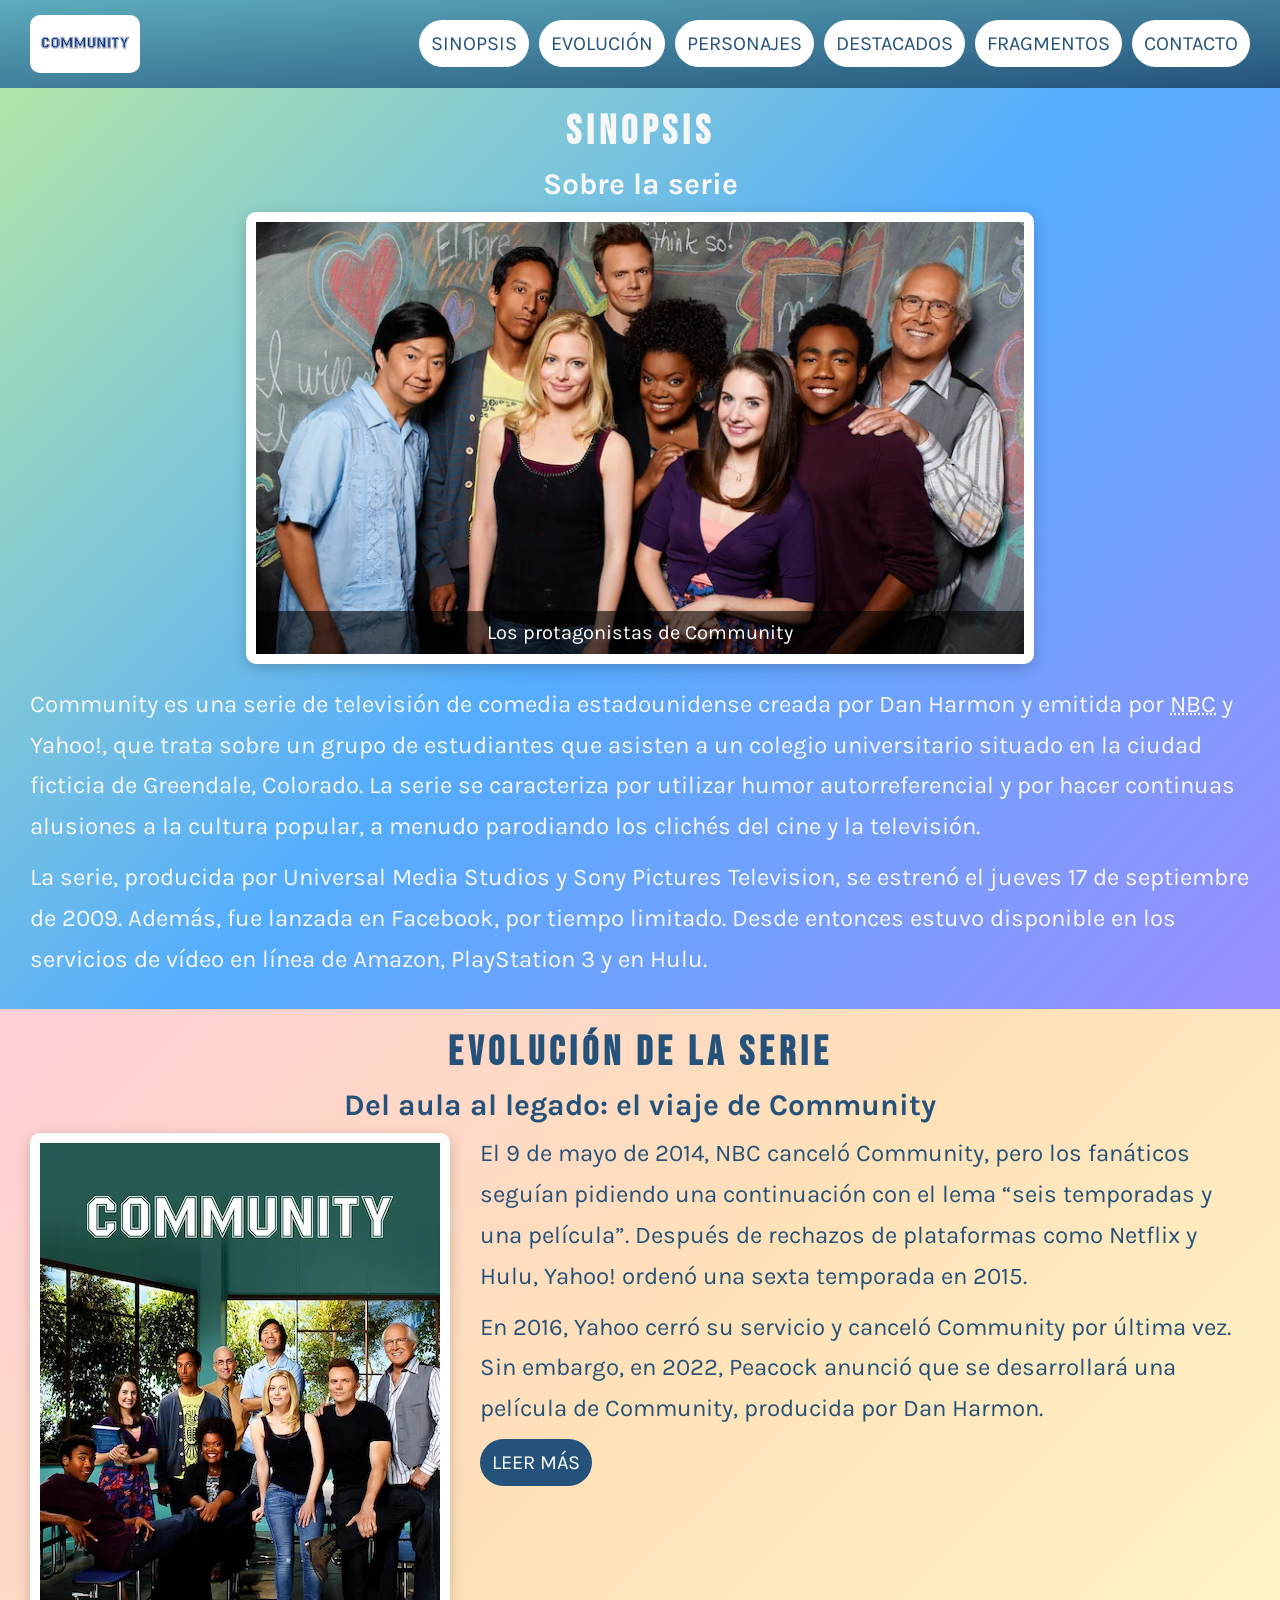
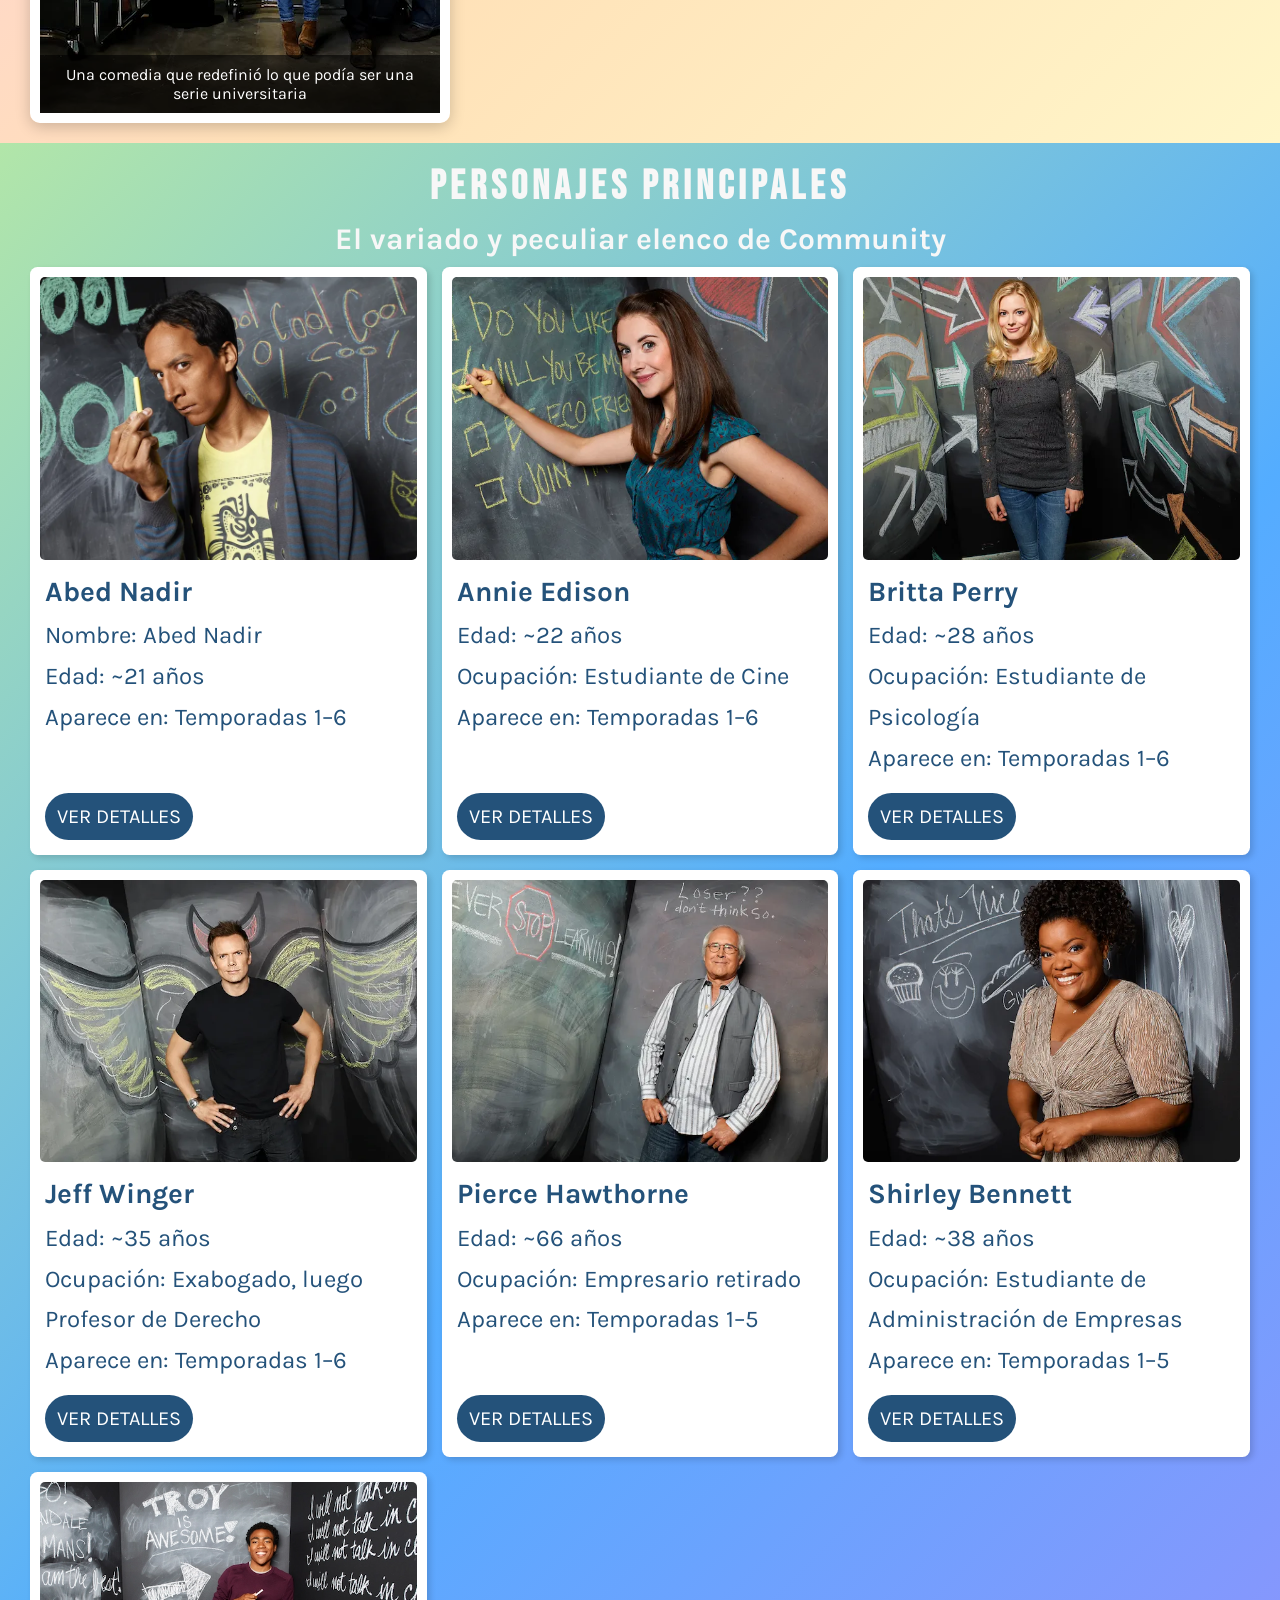
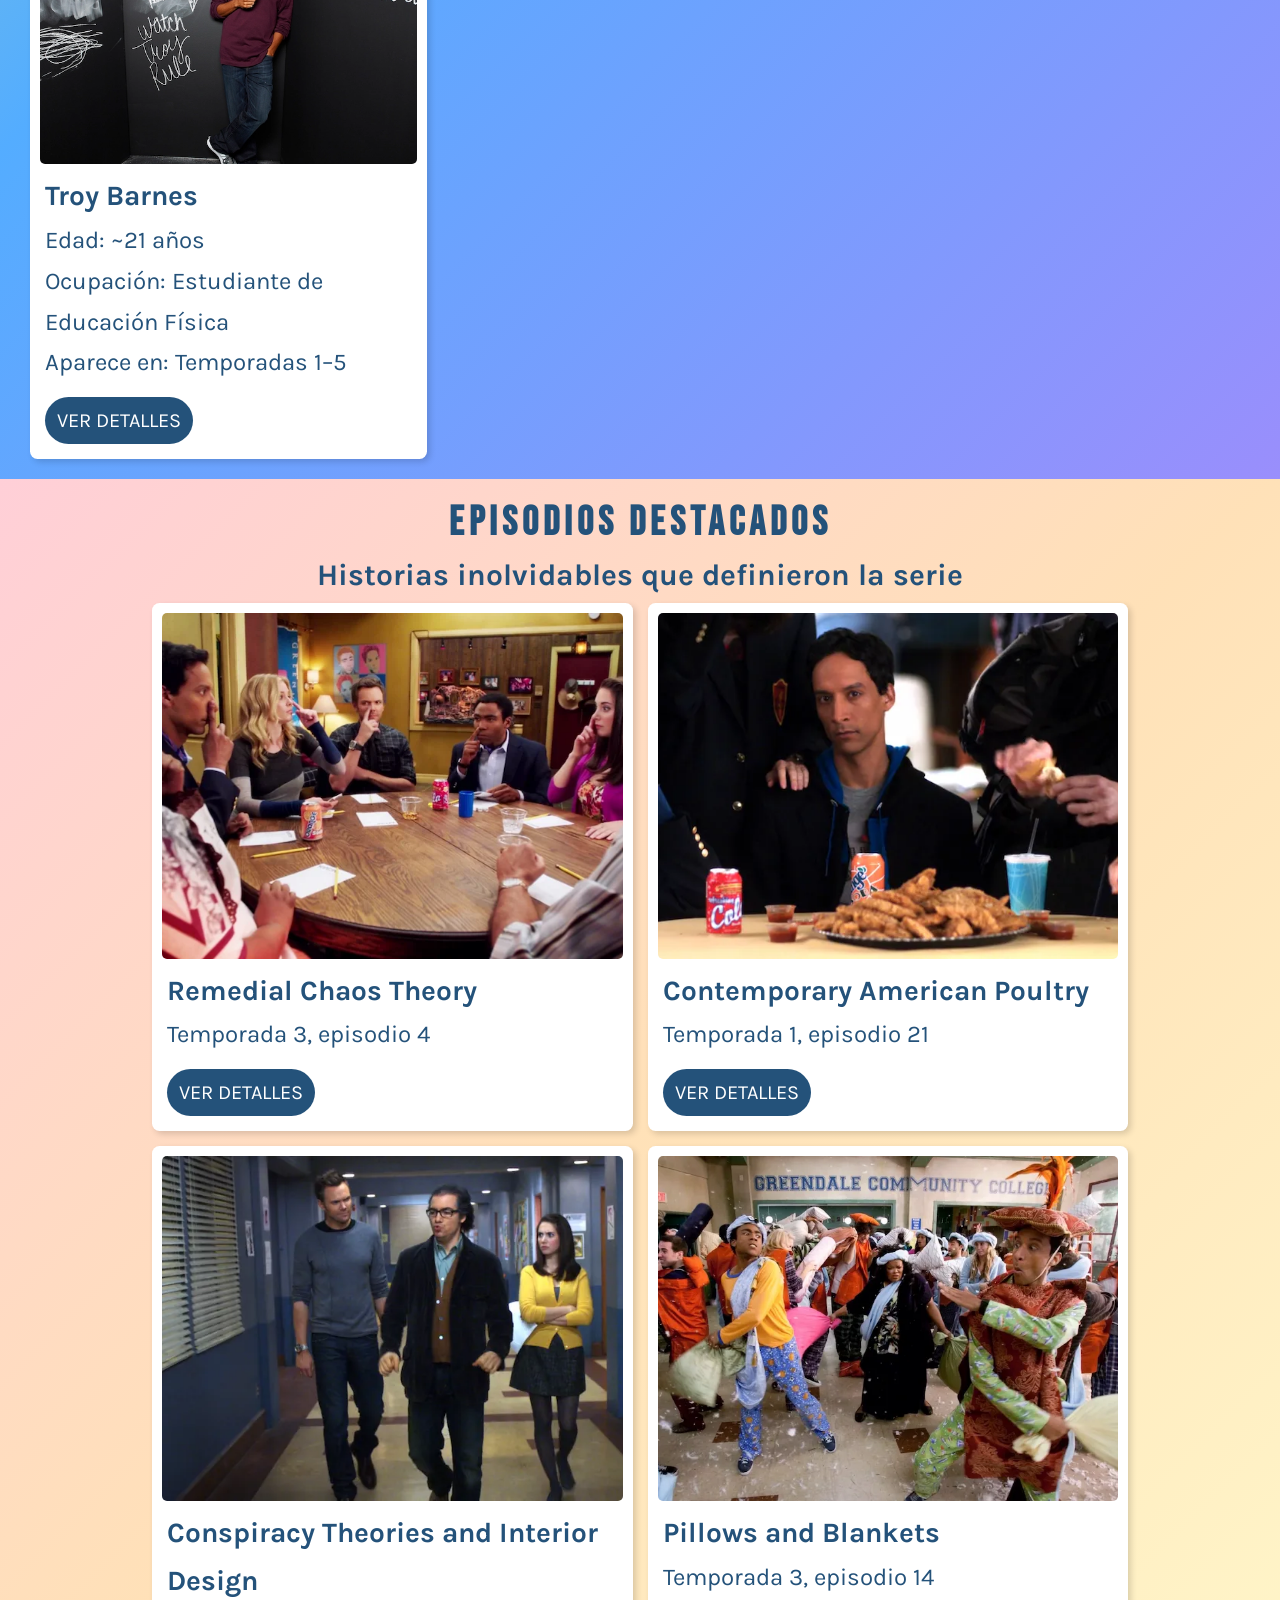
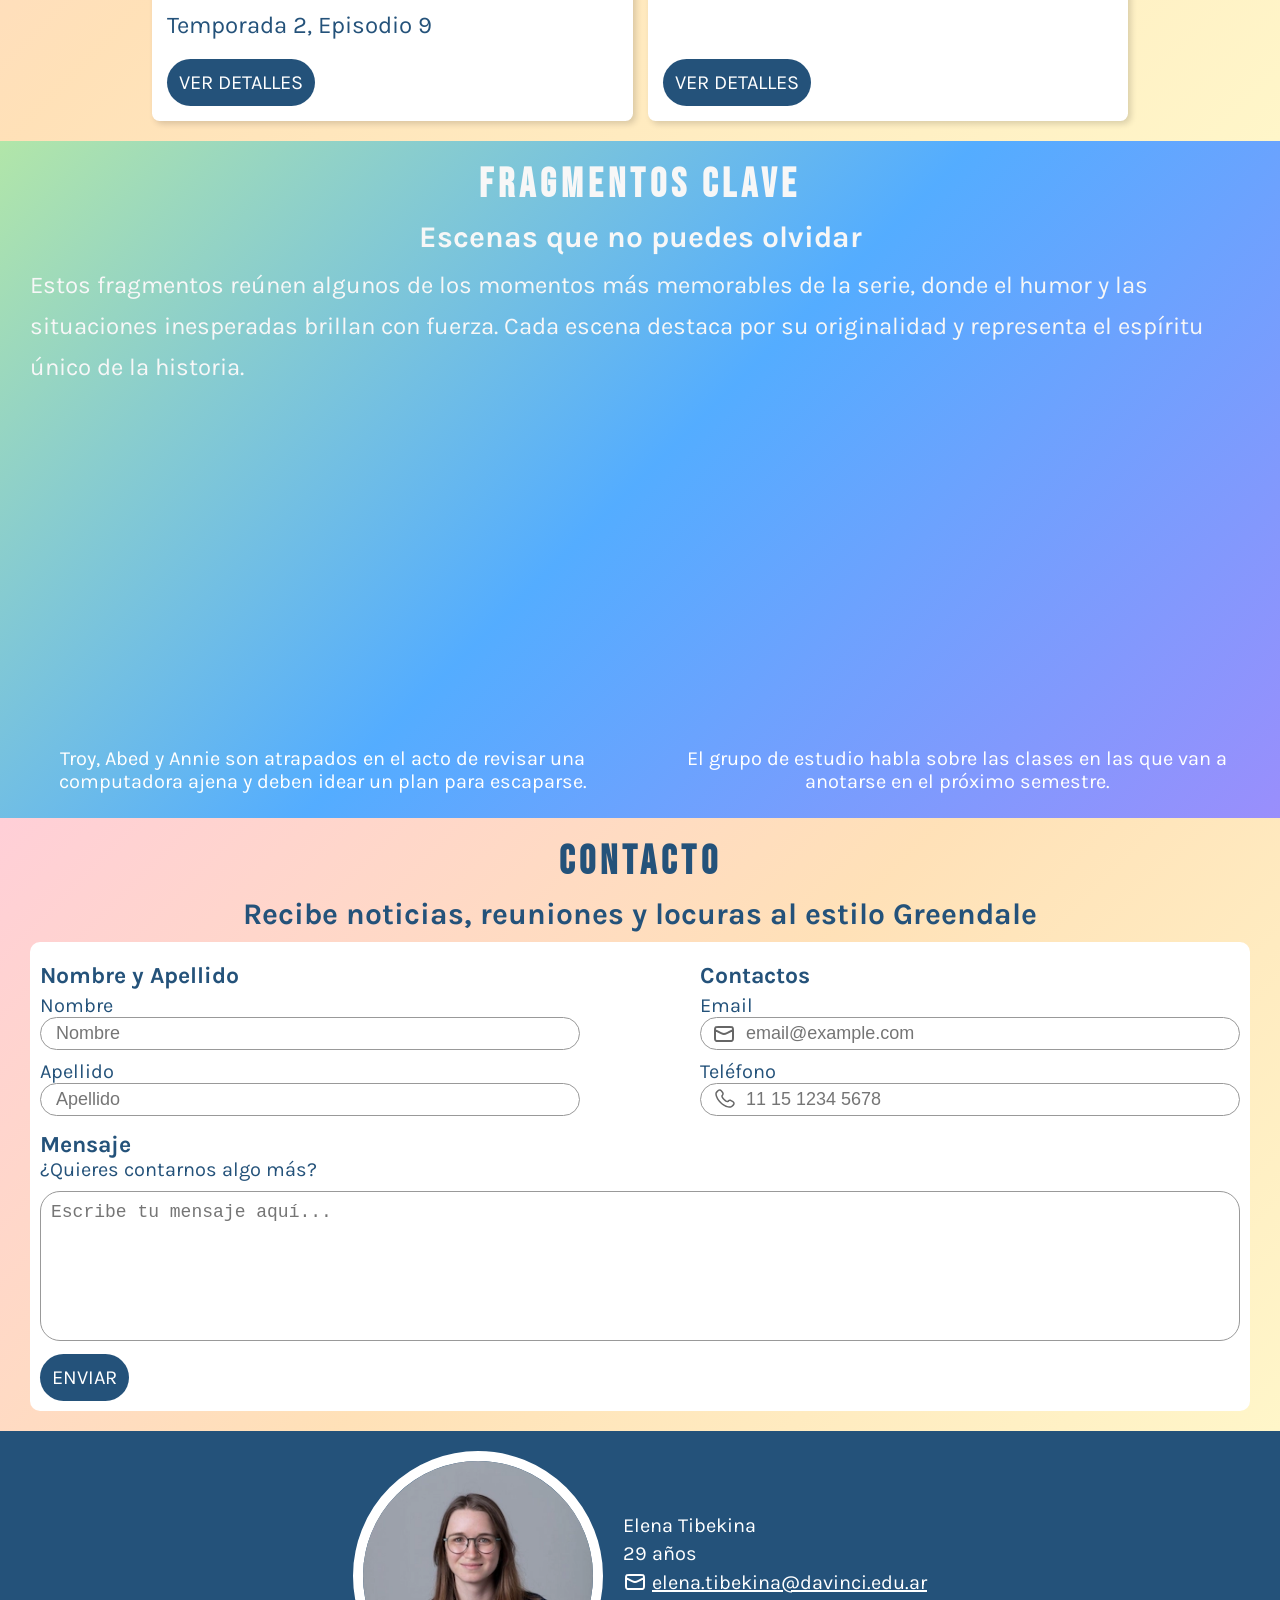
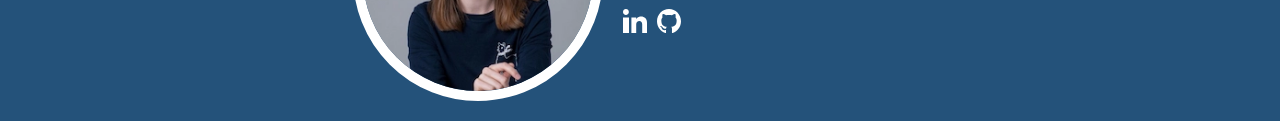
==== commit a5d728d0: "Update index.html" ====
--- a/index.html
+++ b/index.html
@@ -46,7 +46,7 @@
 
             <div class="navigation__container--desktop">
                 <div class="header__logo-box">
-                    <a href="index.html" class="header__logo-link" aria-label="Community logo">
+                    <a href="25.1_IDM_DWM2AV-TIBEKINA-PARCIAL_1.html" class="header__logo-link" aria-label="Community logo">
                         <img src="img/others/logo.webp" width="150" height="58" alt="Community Logo" class="header__logo-img">
                     </a>
                 </div>
@@ -78,14 +78,14 @@
                                 <source media="(max-width: 480px)" srcset="img/cast/cast-400.webp">
                                 <img
                                         src="img/cast/cast-800.webp"
-                                        alt="Los siete protagonistas de Community en una imagen promocional"
+                                        alt="Los protagonistas de Community"
                                         width="800"
                                         height="450"
                                         loading="lazy"
                                         decoding="async"
                                 >
                             </picture>
-                            <figcaption>Los protagonistas de Community en el corazón de la serie</figcaption>
+                            <figcaption>Los protagonistas de Community</figcaption>
                         </figure>
                     </div>
                     <div class="section__text-container">
@@ -164,7 +164,7 @@
                             <source media="(max-width: 768px)" srcset="img/characters/small/abed.webp">
                             <img
                                     src="img/characters/large/abed.webp"
-                                    alt="Abed, joven de piel morena con expresión tranquila, cinéfilo y observador"
+                                    alt="Abed, joven de piel morena con expresión tranquila"
                                     width="800"
                                     height="599"
                                     loading="lazy"
@@ -189,7 +189,7 @@
                             <source media="(max-width: 768px)" srcset="img/characters/small/annie.webp">
                             <img
                                     src="img/characters/large/annie.webp"
-                                    alt="Annie, joven de cabello castaño oscuro y estilo pulcro, aplicada y perfeccionista, muy comprometida con sus estudios"
+                                    alt="Annie, joven de cabello castaño oscuro y estilo pulcro"
                                     width="800"
                                     height="450"
                                     loading="lazy"
@@ -213,7 +213,7 @@
                             <source media="(max-width: 768px)" srcset="img/characters/small/britta.webp">
                             <img
                                     src="img/characters/large/britta.webp"
-                                    alt="Britta, joven rubia de estilo alternativo, idealista y a veces torpe, intenta ser activista y cuidar a sus amigos"
+                                    alt="Britta, joven rubia de estilo alternativo"
                                     width="800"
                                     height="450"
                                     loading="lazy"
@@ -237,7 +237,7 @@
                             <source media="(max-width: 768px)" srcset="img/characters/small/jeff.webp">
                             <img
                                     src="img/characters/large/jeff.webp"
-                                    alt="Jeff, hombre alto y atractivo con cabello castaño, exabogado confiado y sarcástico, líder informal del grupo"
+                                    alt="Jeff, hombre alto y atractivo con cabello castaño, líder informal del grupo"
                                     width="800"
                                     height="549"
                                     loading="lazy"
@@ -261,7 +261,7 @@
                             <source media="(max-width: 768px)" srcset="img/characters/small/pierce.webp">
                             <img
                                     src="img/characters/large/pierce.webp"
-                                    alt="Pierce, hombre mayor con cabello blanco, rico y excéntrico, suele hacer comentarios inapropiados"
+                                    alt="Pierce, hombre mayor, suele hacer comentarios inapropiados"
                                     width="800"
                                     height="450"
                                     loading="lazy"
@@ -285,7 +285,7 @@
                             <source media="(max-width: 768px)" srcset="img/characters/small/shirley.webp">
                             <img
                                     src="img/characters/large/shirley.webp"
-                                    alt="Shirley, mujer afroamericana con voz suave y cabello rizado, madre protectora y profundamente religiosa"
+                                    alt="Shirley, mujer afroamericana, madre protectora y profundamente religiosa"
                                     width="800"
                                     height="450"
                                     loading="lazy"
@@ -308,7 +308,7 @@
                             <source media="(max-width: 768px)" srcset="img/characters/small/troy.webp">
                             <img
                                     src="img/characters/large/troy.webp"
-                                    alt="Troy, joven afroamericano de sonrisa carismática, antes estrella del deporte, mejor amigo de Abed y muy leal"
+                                    alt="Troy, joven afroamericano, antes estrella del deporte"
                                     width="800"
                                     height="450"
                                     loading="lazy"
@@ -342,7 +342,7 @@
                                 <source media="(max-width: 768px)" srcset="img/episodes/small/theory-1.webp">
                                 <img
                                         src="img/episodes/large/theory-1.webp"
-                                        alt="Los protagonistas de Community sentados alrededor de una mesa redonda, tapándose la nariz con el dedo índice"
+                                        alt="Los protagonistas sentados alrededor de una mesa, tapándose la nariz con el dedo índice"
                                         width="800"
                                         height="462"
                                         loading="lazy"
@@ -351,7 +351,7 @@
                             <div class="card-content">
                                 <div class="paragraph">
                                     <h3 class="heading-tertiary">Remedial Chaos Theory</h3>
-                                    <p class="paragraph">Temporada 3, episodio 4</p>
+                                    <span class="paragraph">Temporada 3, episodio 4</span>
                                 </div>
                                 <button onclick="openModal('modal-theory-1')" class="btn btn--primary">Ver detalles</button>
                             </div>
@@ -362,7 +362,7 @@
                                 <source media="(max-width: 768px)" srcset="img/episodes/small/theory-2.webp">
                                 <img
                                         src="img/episodes/large/theory-2.webp"
-                                        alt="Abed sentado frente a una mesa con alitas de pollo y refrescos, mirando con seriedad hacia la cámara"
+                                        alt="Abed sentado frente a una mesa con alitas de pollo y refrescos"
                                         width="800"
                                         height="450"
                                         loading="lazy"
@@ -371,7 +371,7 @@
                             <div class="card-content">
                                 <div class="paragraph">
                                     <h3 class="heading-tertiary">Contemporary American Poultry</h3>
-                                    <p class="paragraph">Temporada 1, episodio 21</p>
+                                    <span class="paragraph">Temporada 1, episodio 21</span>
                                 </div>
                                 <button onclick="openModal('modal-theory-2')" class="btn btn--primary">Ver detalles</button>
                             </div>
@@ -382,7 +382,7 @@
                                 <source media="(max-width: 768px)" srcset="img/episodes/small/theory-3.webp">
                                 <img
                                         src="img/episodes/large/theory-3.webp"
-                                        alt="Jeff, Annie y un hombre con gafas caminando por el pasillo del colegio; el hombre habla mientras los otros lo observan con sorpresa"
+                                        alt="Jeff, Annie y un hombre con gafas caminando por el pasillo del colegio"
                                         width="800"
                                         height="450"
                                         loading="lazy"
@@ -391,7 +391,7 @@
                             <div class="card-content">
                                 <div class="paragraph">
                                     <h3 class="heading-tertiary">Conspiracy Theories and Interior Design</h3>
-                                    <p class="paragraph">Temporada 2, Episodio 9</p>
+                                    <span class="paragraph">Temporada 2, Episodio 9</span>
                                 </div>
                                 <button onclick="openModal('modal-theory-3')" class="btn btn--primary">Ver detalles</button>
                             </div>
@@ -402,7 +402,7 @@
                                 <source media="(max-width: 768px)" srcset="img/episodes/small/theory-4.webp">
                                 <img
                                         src="img/episodes/large/theory-4.webp"
-                                        alt="Troy y Abed en primer plano durante una guerra de almohadas; ambos con expresiones decididas, mientras Shirley los observa sorprendida sosteniendo dos almohadas"
+                                        alt="Troy y Abed en primer plano durante una guerra de almohadas"
                                         width="800"
                                         height="508"
                                         loading="lazy"
@@ -411,7 +411,7 @@
                             <div class="card-content">
                                 <div class="paragraph">
                                     <h3 class="heading-tertiary">Pillows and Blankets</h3>
-                                    <p class="paragraph">Temporada 3, episodio 14</p>
+                                    <span class="paragraph">Temporada 3, episodio 14</span>
                                 </div>
                                 <button onclick="openModal('modal-theory-4')" class="btn btn--primary">Ver detalles</button>
                             </div>
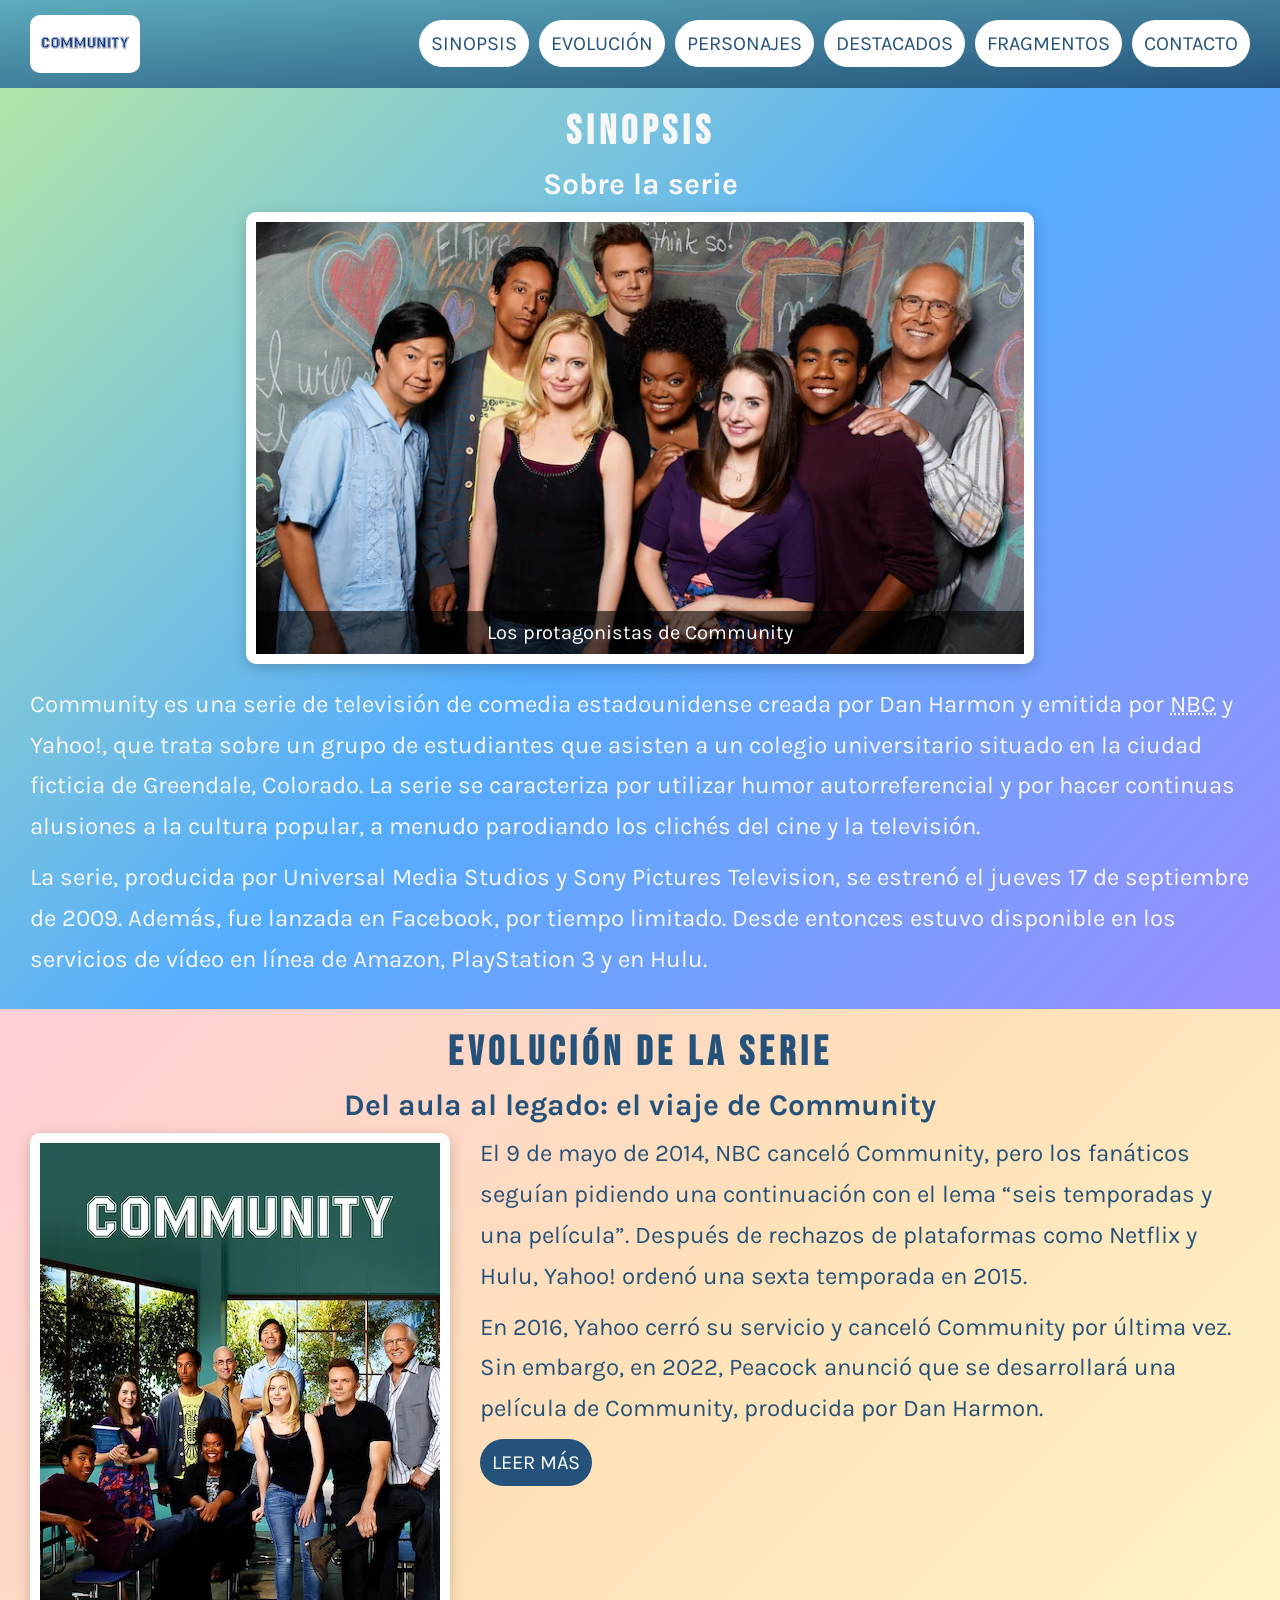
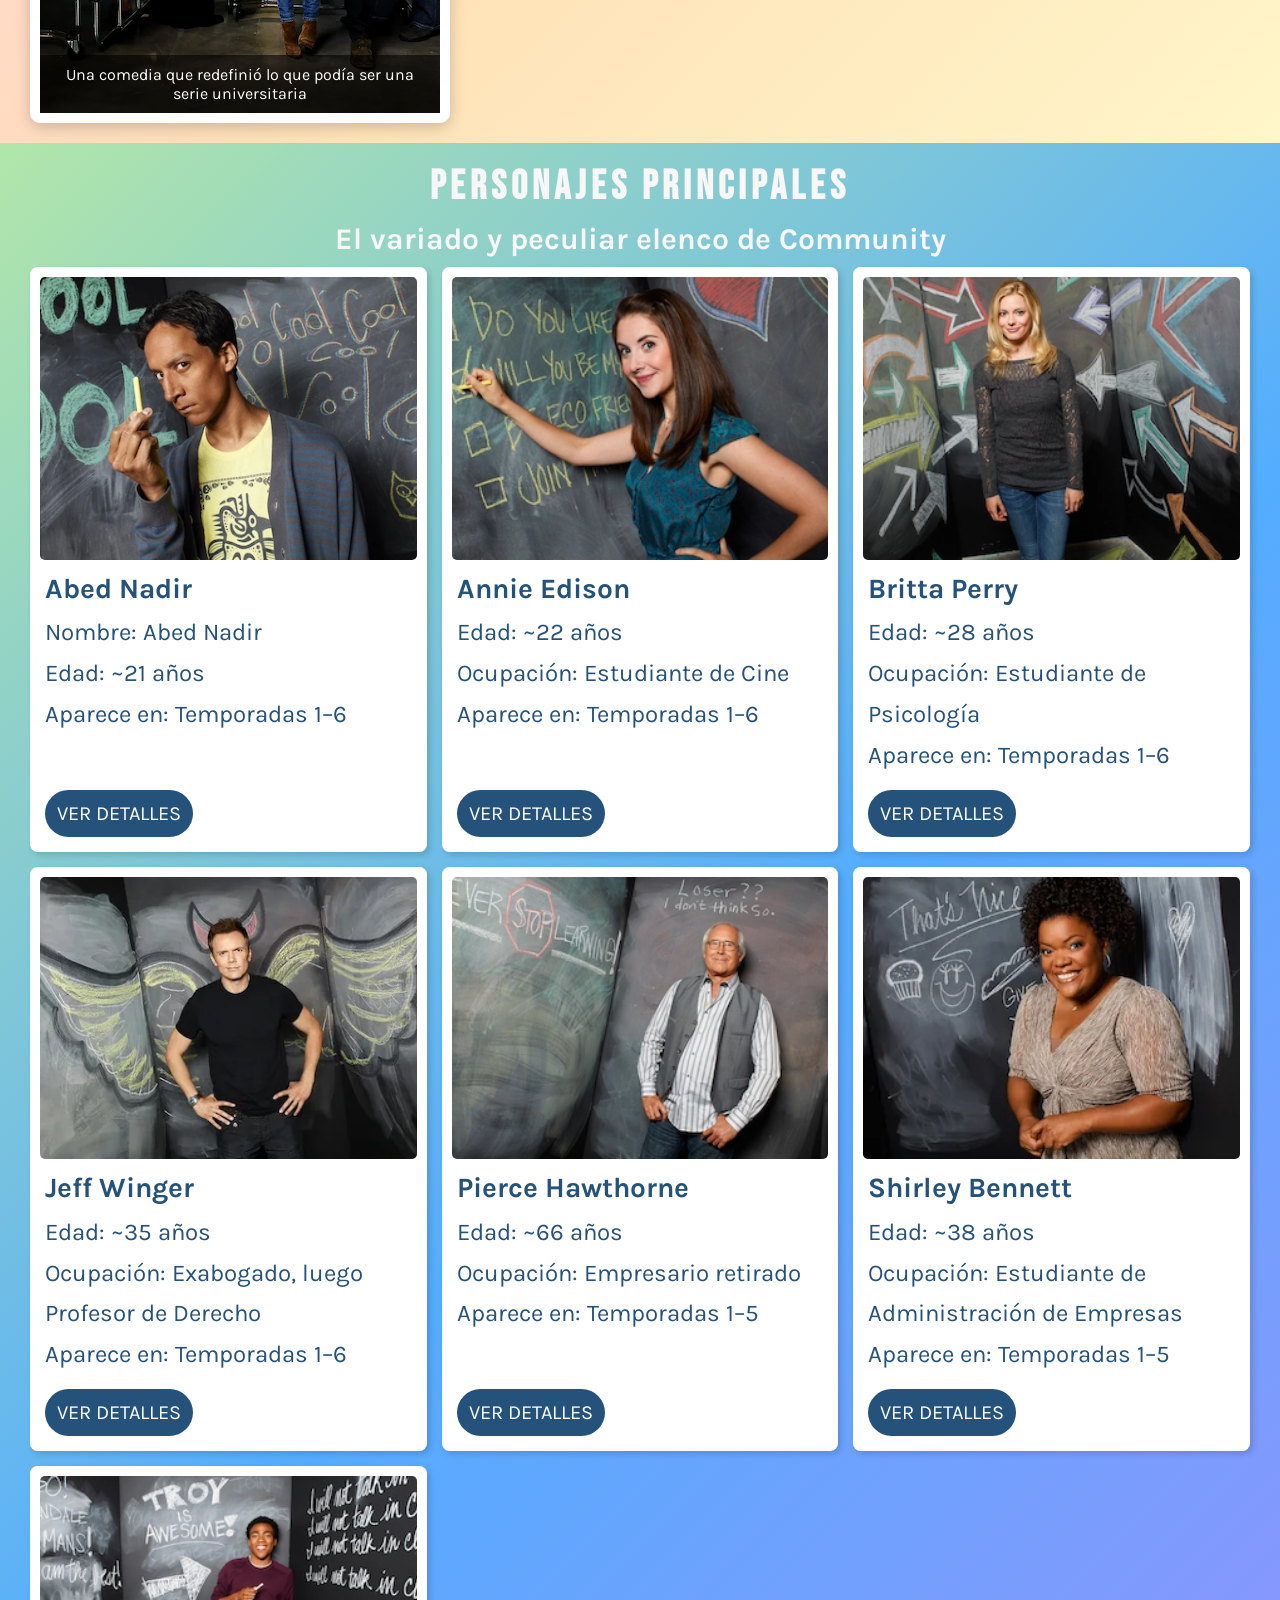
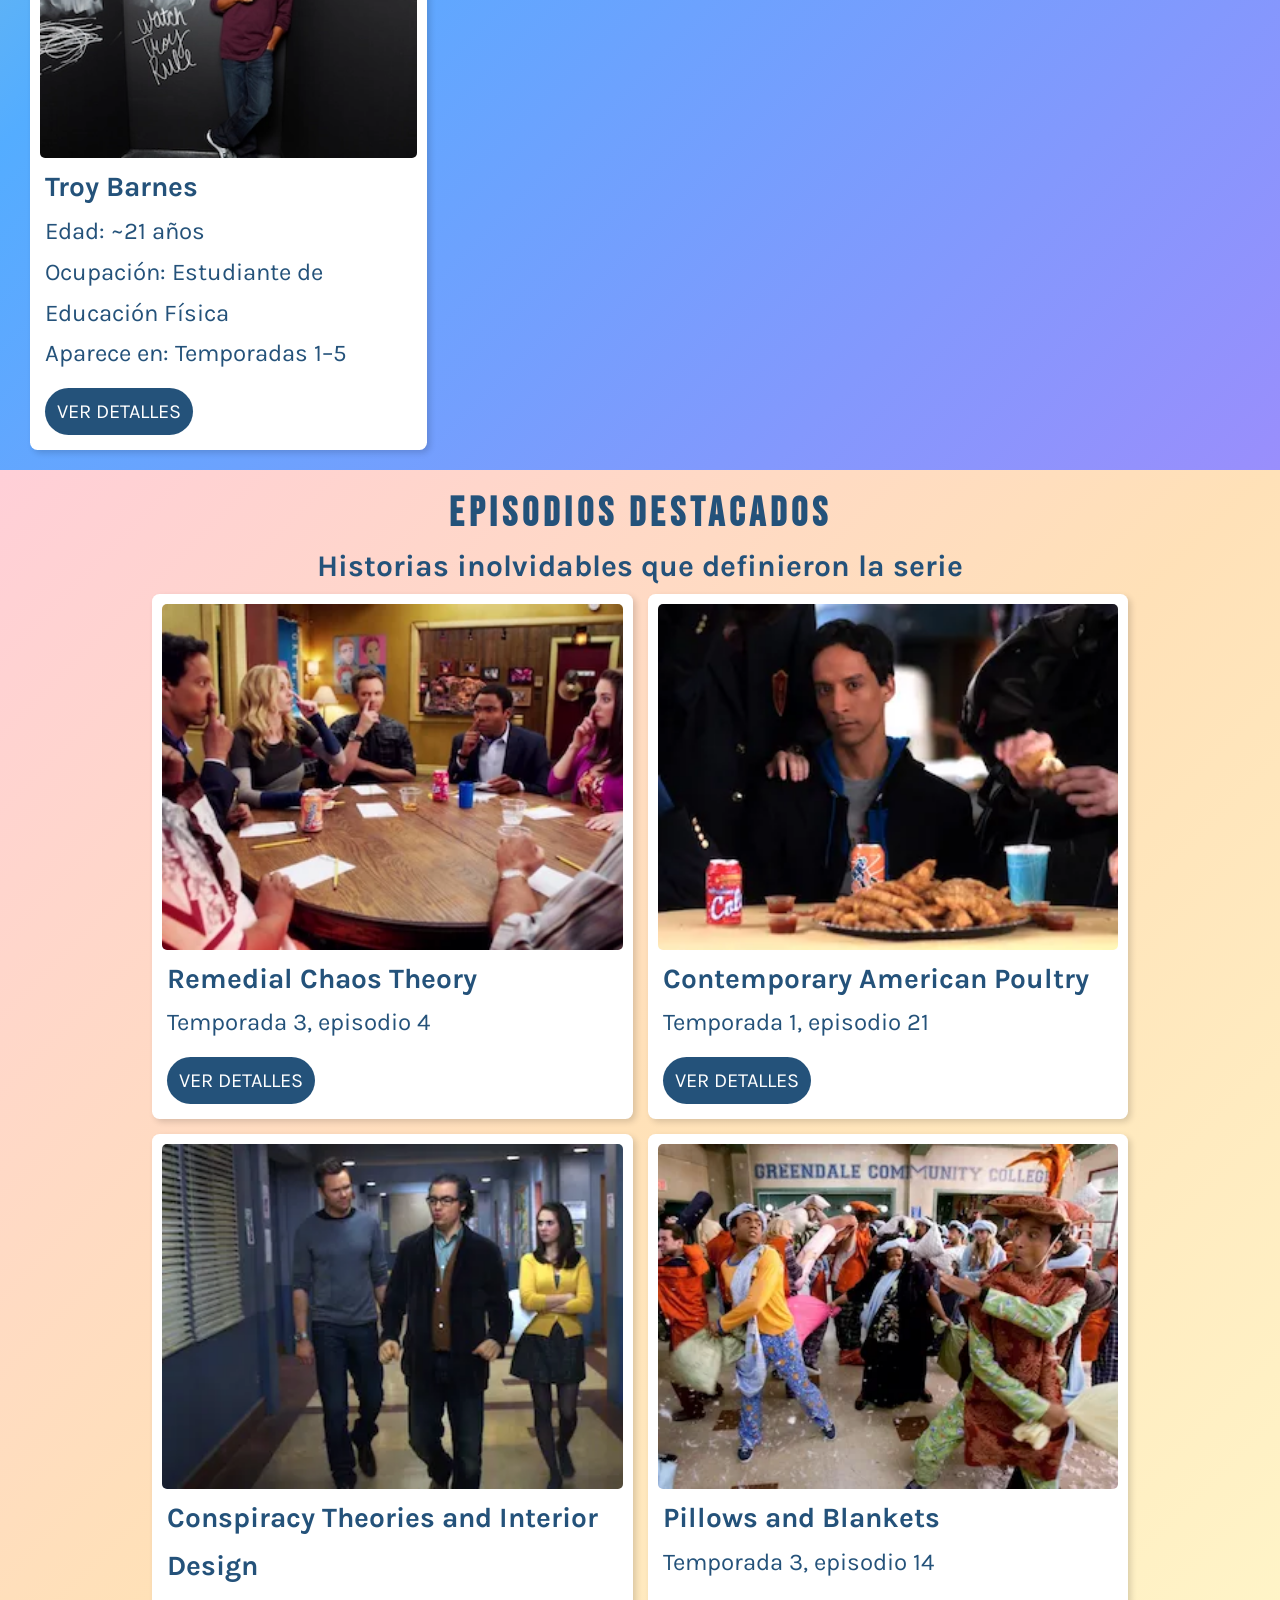
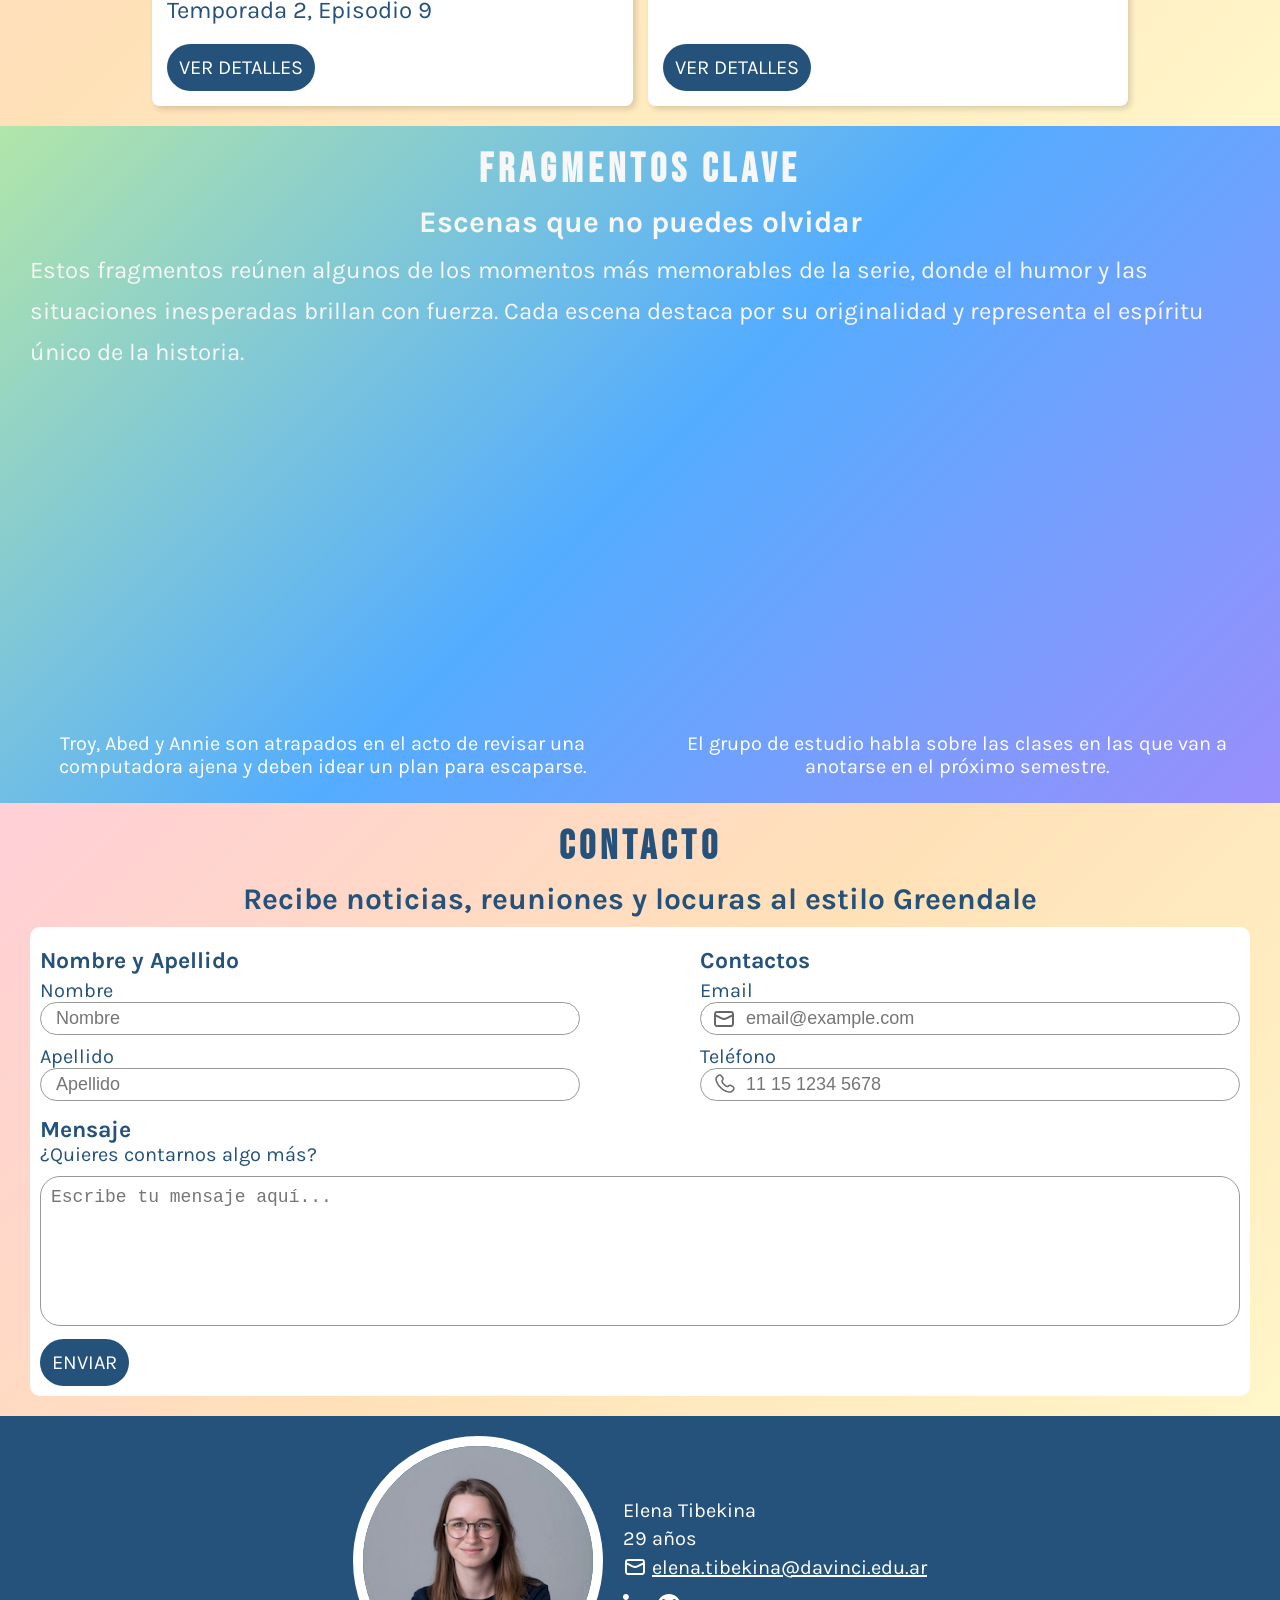
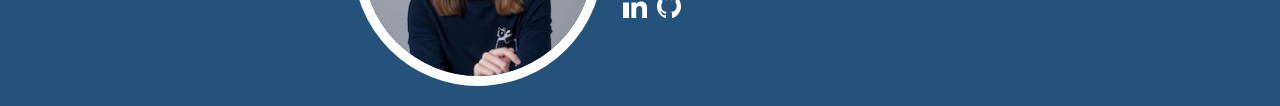
==== commit 23c4f4b7: "Update index.html" ====
--- a/index.html
+++ b/index.html
@@ -1,15 +1,17 @@
 <!DOCTYPE html>
 <html lang="es">
-    <head>
-        <meta charset="UTF-8">
-        <meta name="description" content="Explora el mundo de Community, la comedia que mezcla humor, referencias culturales y personajes inolvidables.">
-        <meta name="viewport" content="width=device-width, initial-scale=1.0">
-        <title>Community - Sitio Web</title>
-        <link rel="shortcut icon" type="image/png" href="img/others/nbc-logo.webp">
-        <link href="https://fonts.googleapis.com/css2?family=Bebas+Neue&family=Karla:wght@400;700&display=swap" rel="stylesheet">
-        <link rel="stylesheet" href="css/style.css">
-    </head>
-    <body>
+<head>
+    <meta charset="UTF-8">
+    <meta name="description" content="Explora el mundo de Community, la comedia que mezcla humor, referencias culturales y personajes inolvidables.">
+    <meta name="viewport" content="width=device-width, initial-scale=1.0">
+    <title>Community - Sitio Web</title>
+    <link rel="icon" type="image/png" href="img/others/nbc-logo.webp">
+    <link href="https://fonts.googleapis.com/css2?family=Bebas+Neue&family=Karla:wght@400;700&display=swap" rel="stylesheet">
+    <link rel="preload" as="image" href="img/cast/cast-800.webp">
+    <link rel="stylesheet" href="css/style.css">
+</head>
+
+<body>
         <!-- Header -->
         <header>
             <div class="navigation__container--mobile">
@@ -46,7 +48,7 @@
 
             <div class="navigation__container--desktop">
                 <div class="header__logo-box">
-                    <a href="25.1_IDM_DWM2AV-TIBEKINA-PARCIAL_1.html" class="header__logo-link" aria-label="Community logo">
+                    <a href="index.html" class="header__logo-link" aria-label="Community logo">
                         <img src="img/others/logo.webp" width="150" height="58" alt="Community Logo" class="header__logo-img">
                     </a>
                 </div>
@@ -77,12 +79,10 @@
                             <picture>
                                 <source media="(max-width: 480px)" srcset="img/cast/cast-400.webp">
                                 <img
-                                        src="img/cast/cast-800.webp"
-                                        alt="Los protagonistas de Community"
-                                        width="800"
-                                        height="450"
-                                        loading="lazy"
-                                        decoding="async"
+                                    src="img/cast/cast-800.webp"
+                                    alt="Los protagonistas de Community"
+                                    width="800"
+                                    height="450"
                                 >
                             </picture>
                             <figcaption>Los protagonistas de Community</figcaption>
@@ -126,6 +126,8 @@
                                     alt="Personajes de la serie Community"
                                     width="400"
                                     height="570"
+                                    loading="lazy"
+                                    decoding="async"
                                 >
                             </picture>
                             <figcaption>Una comedia que redefinió lo que podía ser una serie universitaria</figcaption>
@@ -160,16 +162,13 @@
                 </article>
                 <ul class="cards-grid container-text">
                     <li class="card">
-                        <picture>
-                            <source media="(max-width: 768px)" srcset="img/characters/small/abed.webp">
-                            <img
-                                    src="img/characters/large/abed.webp"
-                                    alt="Abed, joven de piel morena con expresión tranquila"
-                                    width="800"
-                                    height="599"
-                                    loading="lazy"
-                            >
-                        </picture>
+                        <img
+                                src="img/characters/small/abed.webp"
+                                alt="Abed, joven de piel morena con expresión tranquila"
+                                width="400"
+                                height="300"
+                                loading="lazy"
+                        >
                         <div class="card-content">
                             <div class="paragraph">
                                 <h3 class="heading-tertiary">Abed Nadir</h3>
@@ -184,17 +183,13 @@
                     </li>
 
                     <li class="card">
-
-                        <picture>
-                            <source media="(max-width: 768px)" srcset="img/characters/small/annie.webp">
-                            <img
-                                    src="img/characters/large/annie.webp"
-                                    alt="Annie, joven de cabello castaño oscuro y estilo pulcro"
-                                    width="800"
-                                    height="450"
-                                    loading="lazy"
-                            >
-                        </picture>
+                        <img
+                                src="img/characters/small/annie.webp"
+                                alt="Annie, joven de cabello castaño oscuro y estilo pulcro"
+                                width="400"
+                                height="225"
+                                loading="lazy"
+                        >
                         <div class="card-content">
                             <article class="paragraph">
                                 <h3 class="heading-tertiary">Annie Edison</h3>
@@ -209,16 +204,13 @@
                     </li>
 
                     <li class="card">
-                        <picture>
-                            <source media="(max-width: 768px)" srcset="img/characters/small/britta.webp">
-                            <img
-                                    src="img/characters/large/britta.webp"
-                                    alt="Britta, joven rubia de estilo alternativo"
-                                    width="800"
-                                    height="450"
-                                    loading="lazy"
-                            >
-                        </picture>
+                        <img
+                                src="img/characters/small/britta.webp"
+                                alt="Britta, joven rubia de estilo alternativo"
+                                width="400"
+                                height="225"
+                                loading="lazy"
+                        >
                         <div class="card-content">
                             <article class="paragraph">
                                 <h3 class="heading-tertiary">Britta Perry</h3>
@@ -233,16 +225,13 @@
                     </li>
 
                     <li class="card">
-                        <picture>
-                            <source media="(max-width: 768px)" srcset="img/characters/small/jeff.webp">
-                            <img
-                                    src="img/characters/large/jeff.webp"
-                                    alt="Jeff, hombre alto y atractivo con cabello castaño, líder informal del grupo"
-                                    width="800"
-                                    height="549"
-                                    loading="lazy"
-                            >
-                        </picture>
+                        <img
+                                src="img/characters/small/jeff.webp"
+                                alt="Jeff, hombre alto y atractivo con cabello castaño, líder informal del grupo"
+                                width="400"
+                                height="275"
+                                loading="lazy"
+                        >
                         <div class="card-content">
                             <article class="paragraph">
                                 <h3 class="heading-tertiary">Jeff Winger</h3>
@@ -257,16 +246,13 @@
                     </li>
 
                     <li class="card">
-                        <picture>
-                            <source media="(max-width: 768px)" srcset="img/characters/small/pierce.webp">
-                            <img
-                                    src="img/characters/large/pierce.webp"
-                                    alt="Pierce, hombre mayor, suele hacer comentarios inapropiados"
-                                    width="800"
-                                    height="450"
-                                    loading="lazy"
-                            >
-                        </picture>
+                        <img
+                                src="img/characters/small/pierce.webp"
+                                alt="Pierce, hombre mayor, suele hacer comentarios inapropiados"
+                                width="400"
+                                height="225"
+                                loading="lazy"
+                        >
                         <div class="card-content">
                             <article class="paragraph">
                                 <h3 class="heading-tertiary">Pierce Hawthorne</h3>
@@ -281,16 +267,13 @@
                     </li>
 
                     <li class="card">
-                        <picture>
-                            <source media="(max-width: 768px)" srcset="img/characters/small/shirley.webp">
-                            <img
-                                    src="img/characters/large/shirley.webp"
-                                    alt="Shirley, mujer afroamericana, madre protectora y profundamente religiosa"
-                                    width="800"
-                                    height="450"
-                                    loading="lazy"
-                            >
-                        </picture>
+                        <img
+                                src="img/characters/small/shirley.webp"
+                                alt="Shirley, mujer afroamericana, madre protectora y profundamente religiosa"
+                                width="400"
+                                height="225"
+                                loading="lazy"
+                        >
                         <div class="card-content">
                             <article class="paragraph">
                                 <h3 class="heading-tertiary">Shirley Bennett</h3>
@@ -304,17 +287,13 @@
                         </div>
                     </li>
                     <li class="card">
-                        <picture>
-                            <source media="(max-width: 768px)" srcset="img/characters/small/troy.webp">
-                            <img
-                                    src="img/characters/large/troy.webp"
-                                    alt="Troy, joven afroamericano, antes estrella del deporte"
-                                    width="800"
-                                    height="450"
-                                    loading="lazy"
-                            >
-                        </picture>
-
+                        <img
+                                src="img/characters/small/troy.webp"
+                                alt="Troy, joven afroamericano, antes estrella del deporte"
+                                width="400"
+                                height="225"
+                                loading="lazy"
+                        >
                         <div class="card-content">
                             <article class="paragraph">
                                 <h3 class="heading-tertiary">Troy Barnes</h3>
@@ -338,16 +317,13 @@
                     <h3 class="heading-secondary">Historias inolvidables que definieron la serie</h3>
                     <ul class="cards-grid-2 container-text">
                         <li class="card">
-                            <picture>
-                                <source media="(max-width: 768px)" srcset="img/episodes/small/theory-1.webp">
-                                <img
-                                        src="img/episodes/large/theory-1.webp"
-                                        alt="Los protagonistas sentados alrededor de una mesa, tapándose la nariz con el dedo índice"
-                                        width="800"
-                                        height="462"
-                                        loading="lazy"
-                                >
-                            </picture>
+                            <img
+                                    src="img/episodes/small/theory-1.webp"
+                                    alt="Los protagonistas sentados alrededor de una mesa, tapándose la nariz con el dedo índice"
+                                    width="400"
+                                    height="231"
+                                    loading="lazy"
+                            >
                             <div class="card-content">
                                 <div class="paragraph">
                                     <h3 class="heading-tertiary">Remedial Chaos Theory</h3>
@@ -358,16 +334,13 @@
                         </li>
 
                         <li class="card">
-                            <picture>
-                                <source media="(max-width: 768px)" srcset="img/episodes/small/theory-2.webp">
-                                <img
-                                        src="img/episodes/large/theory-2.webp"
-                                        alt="Abed sentado frente a una mesa con alitas de pollo y refrescos"
-                                        width="800"
-                                        height="450"
-                                        loading="lazy"
-                                >
-                            </picture>
+                            <img
+                                    src="img/episodes/small/theory-2.webp"
+                                    alt="Abed sentado frente a una mesa con alitas de pollo y refrescos"
+                                    width="400"
+                                    height="225"
+                                    loading="lazy"
+                            >
                             <div class="card-content">
                                 <div class="paragraph">
                                     <h3 class="heading-tertiary">Contemporary American Poultry</h3>
@@ -378,16 +351,13 @@
                         </li>
 
                         <li class="card">
-                            <picture>
-                                <source media="(max-width: 768px)" srcset="img/episodes/small/theory-3.webp">
-                                <img
-                                        src="img/episodes/large/theory-3.webp"
-                                        alt="Jeff, Annie y un hombre con gafas caminando por el pasillo del colegio"
-                                        width="800"
-                                        height="450"
-                                        loading="lazy"
-                                >
-                            </picture>
+                            <img
+                                    src="img/episodes/small/theory-3.webp"
+                                    alt="Jeff, Annie y un hombre con gafas caminando por el pasillo del colegio"
+                                    width="400"
+                                    height="225"
+                                    loading="lazy"
+                            >
                             <div class="card-content">
                                 <div class="paragraph">
                                     <h3 class="heading-tertiary">Conspiracy Theories and Interior Design</h3>
@@ -398,16 +368,13 @@
                         </li>
 
                         <li class="card">
-                            <picture>
-                                <source media="(max-width: 768px)" srcset="img/episodes/small/theory-4.webp">
-                                <img
-                                        src="img/episodes/large/theory-4.webp"
-                                        alt="Troy y Abed en primer plano durante una guerra de almohadas"
-                                        width="800"
-                                        height="508"
-                                        loading="lazy"
-                                >
-                            </picture>
+                            <img
+                                    src="img/episodes/small/theory-4.webp"
+                                    alt="Troy y Abed en primer plano durante una guerra de almohadas"
+                                    width="400"
+                                    height="254"
+                                    loading="lazy"
+                            >
                             <div class="card-content">
                                 <div class="paragraph">
                                     <h3 class="heading-tertiary">Pillows and Blankets</h3>
@@ -433,11 +400,33 @@
                 </article>
                 <div class="video-section">
                     <div class="video-wrapper">
-                        <iframe width="560" height="315" src="https://www.youtube.com/embed/M1kPJY_jsZU?si=1Px4Jjqpvjkigj2A" title="YouTube video player" allow="accelerometer; autoplay; clipboard-write; encrypted-media; gyroscope; picture-in-picture; web-share" referrerpolicy="strict-origin-when-cross-origin" allowfullscreen></iframe>
+                        <iframe
+                                width="560"
+                                height="315"
+                                src="https://www.youtube.com/embed/M1kPJY_jsZU?si=1Px4Jjqpvjkigj2A?cc_load_policy=1"
+                                title="YouTube video player"
+                                allow="accelerometer; autoplay; clipboard-write; encrypted-media; gyroscope; picture-in-picture; web-share"
+                                referrerpolicy="strict-origin-when-cross-origin"
+                                allowfullscreen
+                                loading="lazy"
+                        >
+
+                        </iframe>
                         <span>Troy, Abed y Annie son atrapados en el acto de revisar una computadora ajena y deben idear un plan para escaparse.</span>
                     </div>
                     <div class="video-wrapper">
-                        <iframe width="560" height="315" src="https://www.youtube.com/embed/sK1OszwVEfI?si=_GcEF7gd8tKcNnLY" title="YouTube video player" allow="accelerometer; autoplay; clipboard-write; encrypted-media; gyroscope; picture-in-picture; web-share" referrerpolicy="strict-origin-when-cross-origin" allowfullscreen></iframe>
+                        <iframe
+                                width="560"
+                                height="315"
+                                src="https://www.youtube.com/embed/sK1OszwVEfI?si=_GcEF7gd8tKcNnLY?cc_load_policy=1"
+                                title="YouTube video player"
+                                allow="accelerometer; autoplay; clipboard-write; encrypted-media; gyroscope; picture-in-picture; web-share"
+                                referrerpolicy="strict-origin-when-cross-origin"
+                                allowfullscreen
+                                loading="lazy"
+                        >
+
+                        </iframe>
                         <span>El grupo de estudio habla sobre las clases en las que van a anotarse en el próximo semestre.</span>
                     </div>
                 </div>
@@ -466,14 +455,14 @@
                                 <div class="form-section__input">
                                     <label for="email">Email</label>
                                     <div class="input-wrapper" role="presentation">
-                                        <img src="img/icons/mail.svg" alt="" class="input-icon" aria-hidden="true">
+                                        <img src="img/icons/mail.svg" alt="" class="input-icon" aria-hidden="true" loading="lazy">
                                         <input autocomplete="email" required type="email" id="email" name="email" placeholder="email@example.com">
                                     </div>
                                 </div>
                                 <div class="form-section__input">
                                     <label for="phone">Teléfono</label>
                                     <div class="input-wrapper" role="presentation">
-                                        <img src="img/icons/phone.svg" alt="" class="input-icon" aria-hidden="true">
+                                        <img src="img/icons/phone.svg" alt="" class="input-icon" aria-hidden="true" loading="lazy">
                                         <input autocomplete="tel" required type="tel" id="phone" name="phone" placeholder="11 15 1234 5678">
                                     </div>
                                 </div>
@@ -498,7 +487,7 @@
     <!--    Modal Evolution-->
         <div id="modal-evolution" class="modal">
             <div class="modal-content">
-                <div class="close-button" onclick="closeModal('modal-evolution')">&times;</div>
+                <button class="close-button" onclick="closeModal('modal-evolution')">&times;</button>
                 <article class="modal-text">
                     <h3 class="heading-tertiary">Evolución de la serie</h3>
                     <p class="paragraph">
@@ -558,7 +547,7 @@
                         Dan Harmon y Andrew Guest cumpliendo el rol de productores ejecutivos.
                     </p>
 
-                    <p class="paragraph">#SixSeasonsAndAMovie</p>
+                    <tag class="paragraph">#SixSeasonsAndAMovie</tag>
                 </article>
             </div>
         </div>
@@ -566,7 +555,7 @@
     <!--    Modals Characters-->
         <div id="modal-abed" class="modal">
             <div class="modal-content">
-                <div class="close-button" onclick="closeModal('modal-abed')">&times;</div>
+                <button class="close-button" onclick="closeModal('modal-abed')">&times;</button>
                 <article class="modal-text">
                     <h3 class="heading-tertiary">Abed Nadir</h3>
                     <p class="paragraph">
@@ -580,7 +569,7 @@
 
         <div id="modal-annie" class="modal">
             <div class="modal-content">
-                <div class="close-button" onclick="closeModal('modal-annie')">&times;</div>
+                <button class="close-button" onclick="closeModal('modal-annie')">&times;</button>
                 <article class="modal-text">
                     <h3 class="heading-tertiary">Annie Edison</h3>
                     <p class="paragraph">
@@ -595,7 +584,7 @@
 
         <div id="modal-britta" class="modal">
             <div class="modal-content">
-                <div class="close-button" onclick="closeModal('modal-britta')">&times;</div>
+                <button class="close-button" onclick="closeModal('modal-britta')">&times;</button>
                 <article class="modal-text">
                     <h3 class="heading-tertiary">Britta Perry</h3>
                     <p class="paragraph">
@@ -609,7 +598,7 @@
 
         <div id="modal-jeff" class="modal">
             <div class="modal-content">
-                <div class="close-button" onclick="closeModal('modal-jeff')">&times;</div>
+                <button class="close-button" onclick="closeModal('modal-jeff')">&times;</button>
                 <article class="modal-text">
                     <h3 class="heading-tertiary">Jeff Winger</h3>
                     <p class="paragraph">
@@ -623,7 +612,7 @@
 
         <div id="modal-pierce" class="modal">
             <div class="modal-content">
-                <div class="close-button" onclick="closeModal('modal-pierce')">&times;</div>
+                <button class="close-button" onclick="closeModal('modal-pierce')">&times;</button>
                 <article class="modal-text">
                     <h3 class="heading-tertiary">Pierce Hawthorne</h3>
                     <p class="paragraph">
@@ -636,8 +625,8 @@
         </div>
 
         <div id="modal-shirley" class="modal">
-            <div class="modal-content">
-                <div class="close-button" onclick="closeModal('modal-shirley')">&times;</div>
+            <span class="modal-content">
+                <button class="close-button" onclick="closeModal('modal-shirley')">&times;</button>
                 <article class="modal-text">
                     <h3 class="heading-tertiary">Shirley Bennett</h3>
                     <p class="paragraph">
@@ -647,12 +636,12 @@
                         ya que la asistencia a la universidad fue <em>el primer paso para empezar a mejorarla</em>.
                     </p>
                 </article>
-            </div>
+            </span>
         </div>
 
         <div id="modal-troy" class="modal">
             <div class="modal-content">
-                <div class="close-button" onclick="closeModal('modal-troy')">&times;</div>
+                <button class="close-button" onclick="closeModal('modal-troy')">&times;</button>
                 <article class="modal-text">
                     <h3 class="heading-tertiary">Troy Barnes</h3>
                     <p class="paragraph">
@@ -669,7 +658,7 @@
     <!--    Modals Episodes-->
         <div id="modal-theory-1" class="modal">
             <div class="modal-content">
-                <div class="close-button" onclick="closeModal('modal-theory-1')">&times;</div>
+                <button class="close-button" onclick="closeModal('modal-theory-1')">&times;</button>
                 <article class="modal-text">
                     <h3 class="heading-tertiary">Remedial Chaos Theory</h3>
                     <p class="paragraph">
@@ -688,7 +677,7 @@
 
         <div id="modal-theory-2" class="modal">
             <div class="modal-content">
-                <div class="close-button" onclick="closeModal('modal-theory-2')">&times;</div>
+                <button class="close-button" onclick="closeModal('modal-theory-2')">&times;</button>
                 <article class="modal-text">
                     <h3 class="heading-tertiary">Contemporary American Poultry</h3>
                     <p class="paragraph">
@@ -703,7 +692,7 @@
 
         <div id="modal-theory-3" class="modal">
             <div class="modal-content">
-                <div class="close-button" onclick="closeModal('modal-theory-3')">&times;</div>
+                <button class="close-button" onclick="closeModal('modal-theory-3')">&times;</button>
                 <article class="modal-text">
                     <h3 class="heading-tertiary">Conspiracy Theories and Interior Design</h3>
                     <p class="paragraph">
@@ -719,7 +708,7 @@
 
         <div id="modal-theory-4" class="modal">
             <div class="modal-content">
-                <div class="close-button" onclick="closeModal('modal-theory-4')">&times;</div>
+                <button class="close-button" onclick="closeModal('modal-theory-4')">&times;</button>
                 <article class="modal-text">
                     <h3 class="heading-tertiary">Pillows and Blankets</h3>
                     <p class="paragraph">
@@ -764,6 +753,6 @@
             </div>
         </footer>
 
-        <script src="javascript/index.js"></script>
+        <script src="javascript/minified-index.js"></script>
     </body>
 </html>
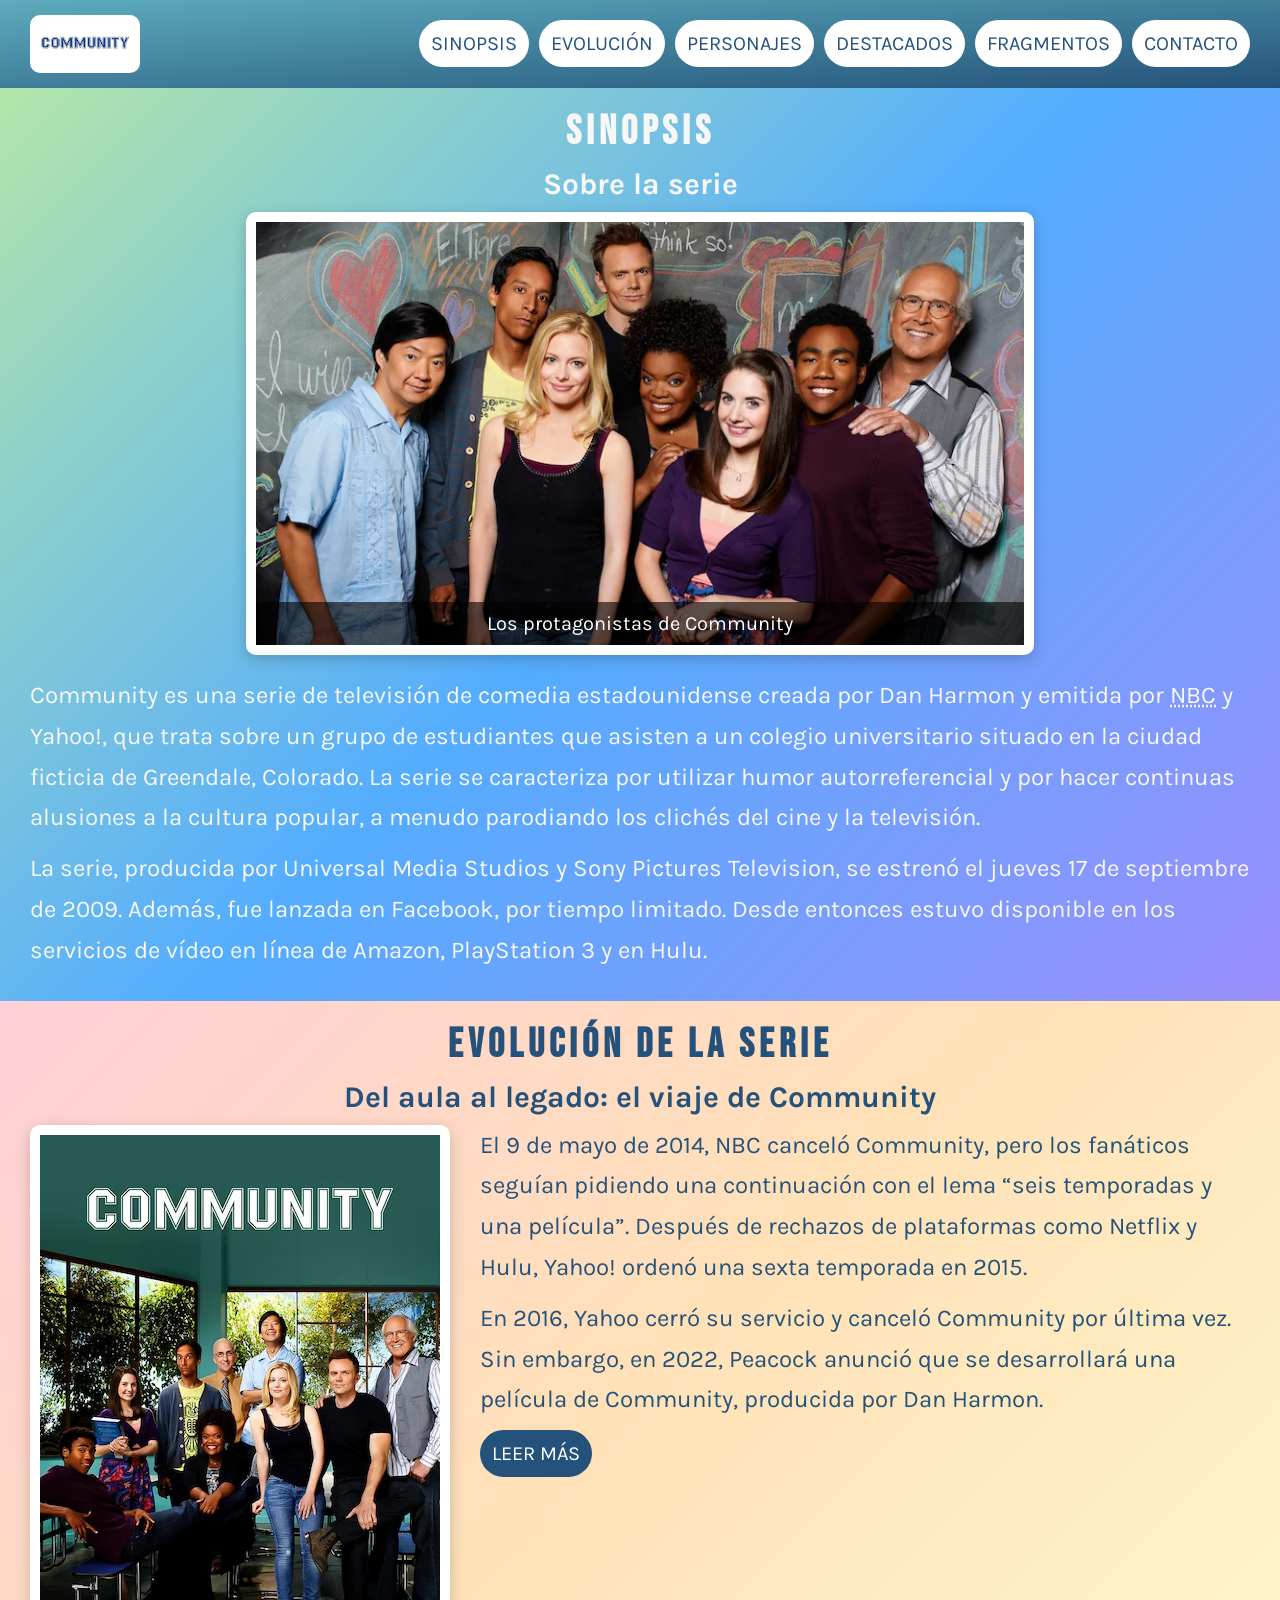
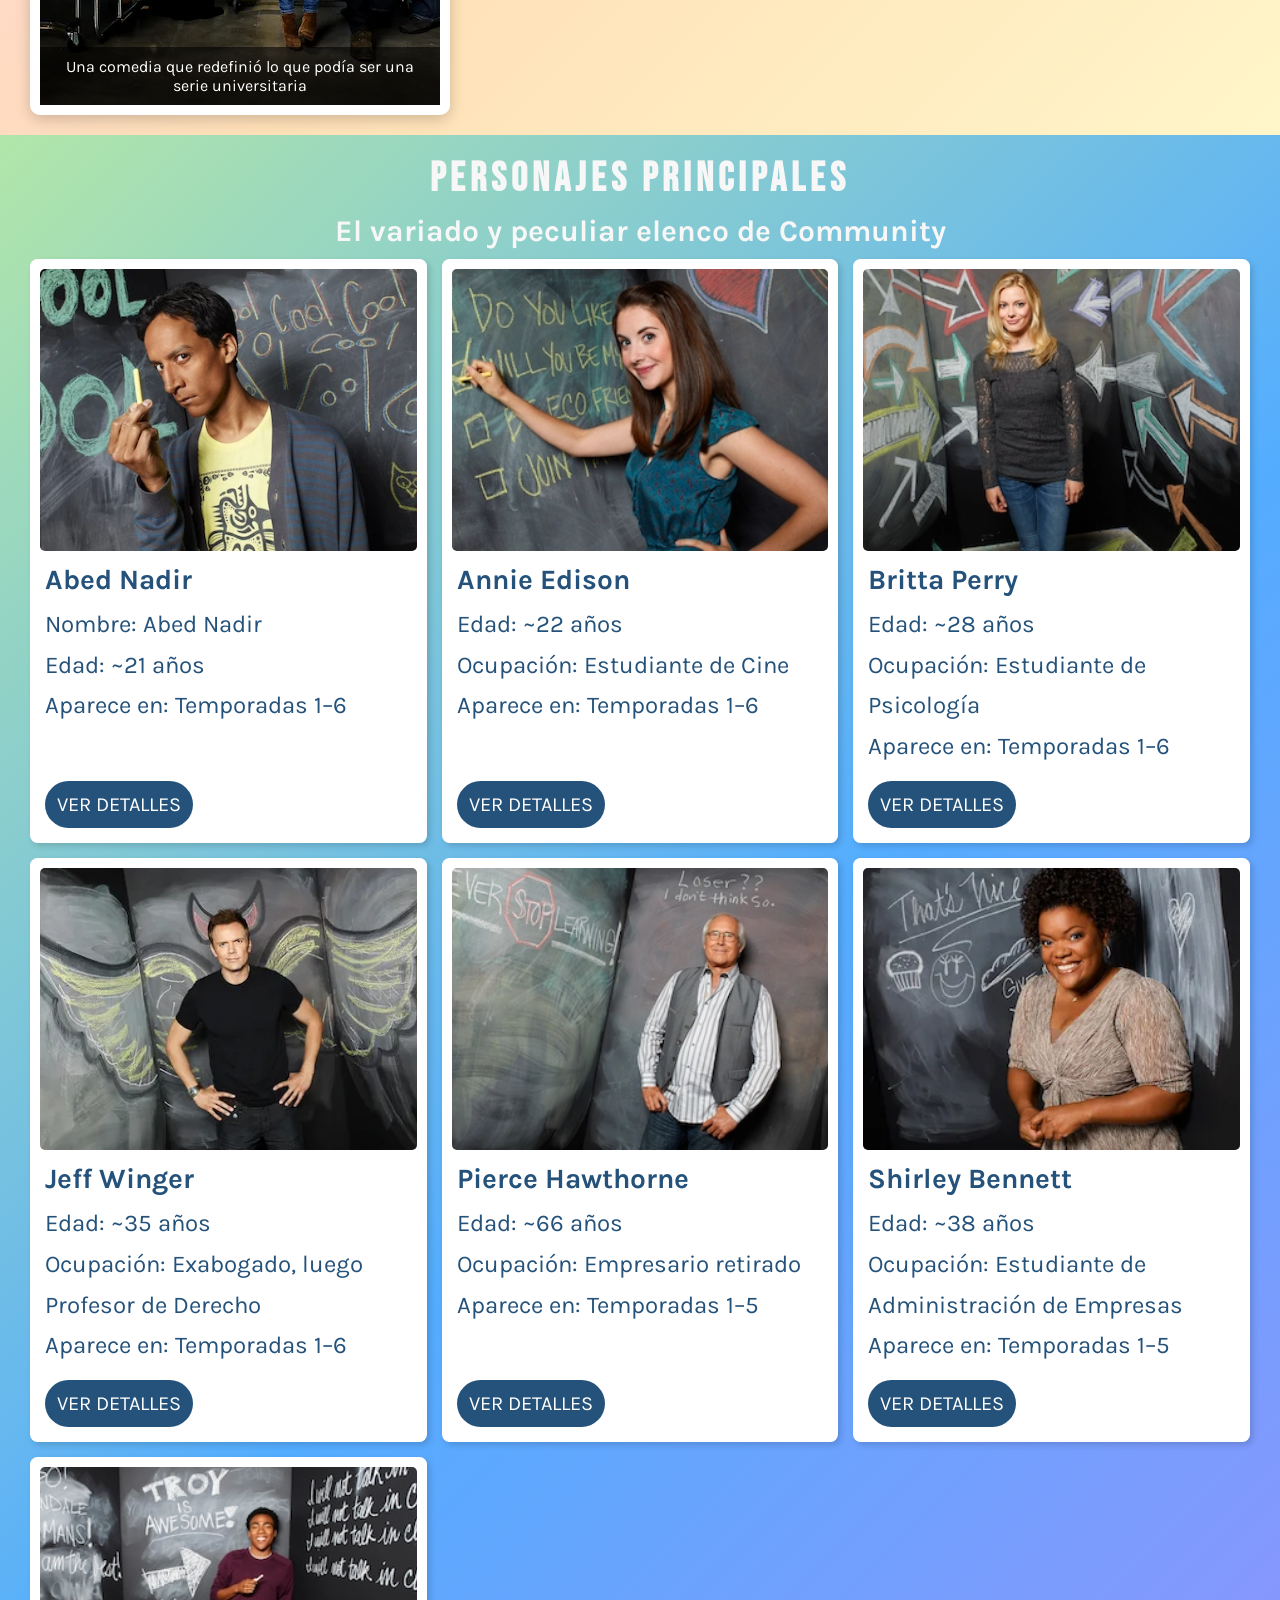
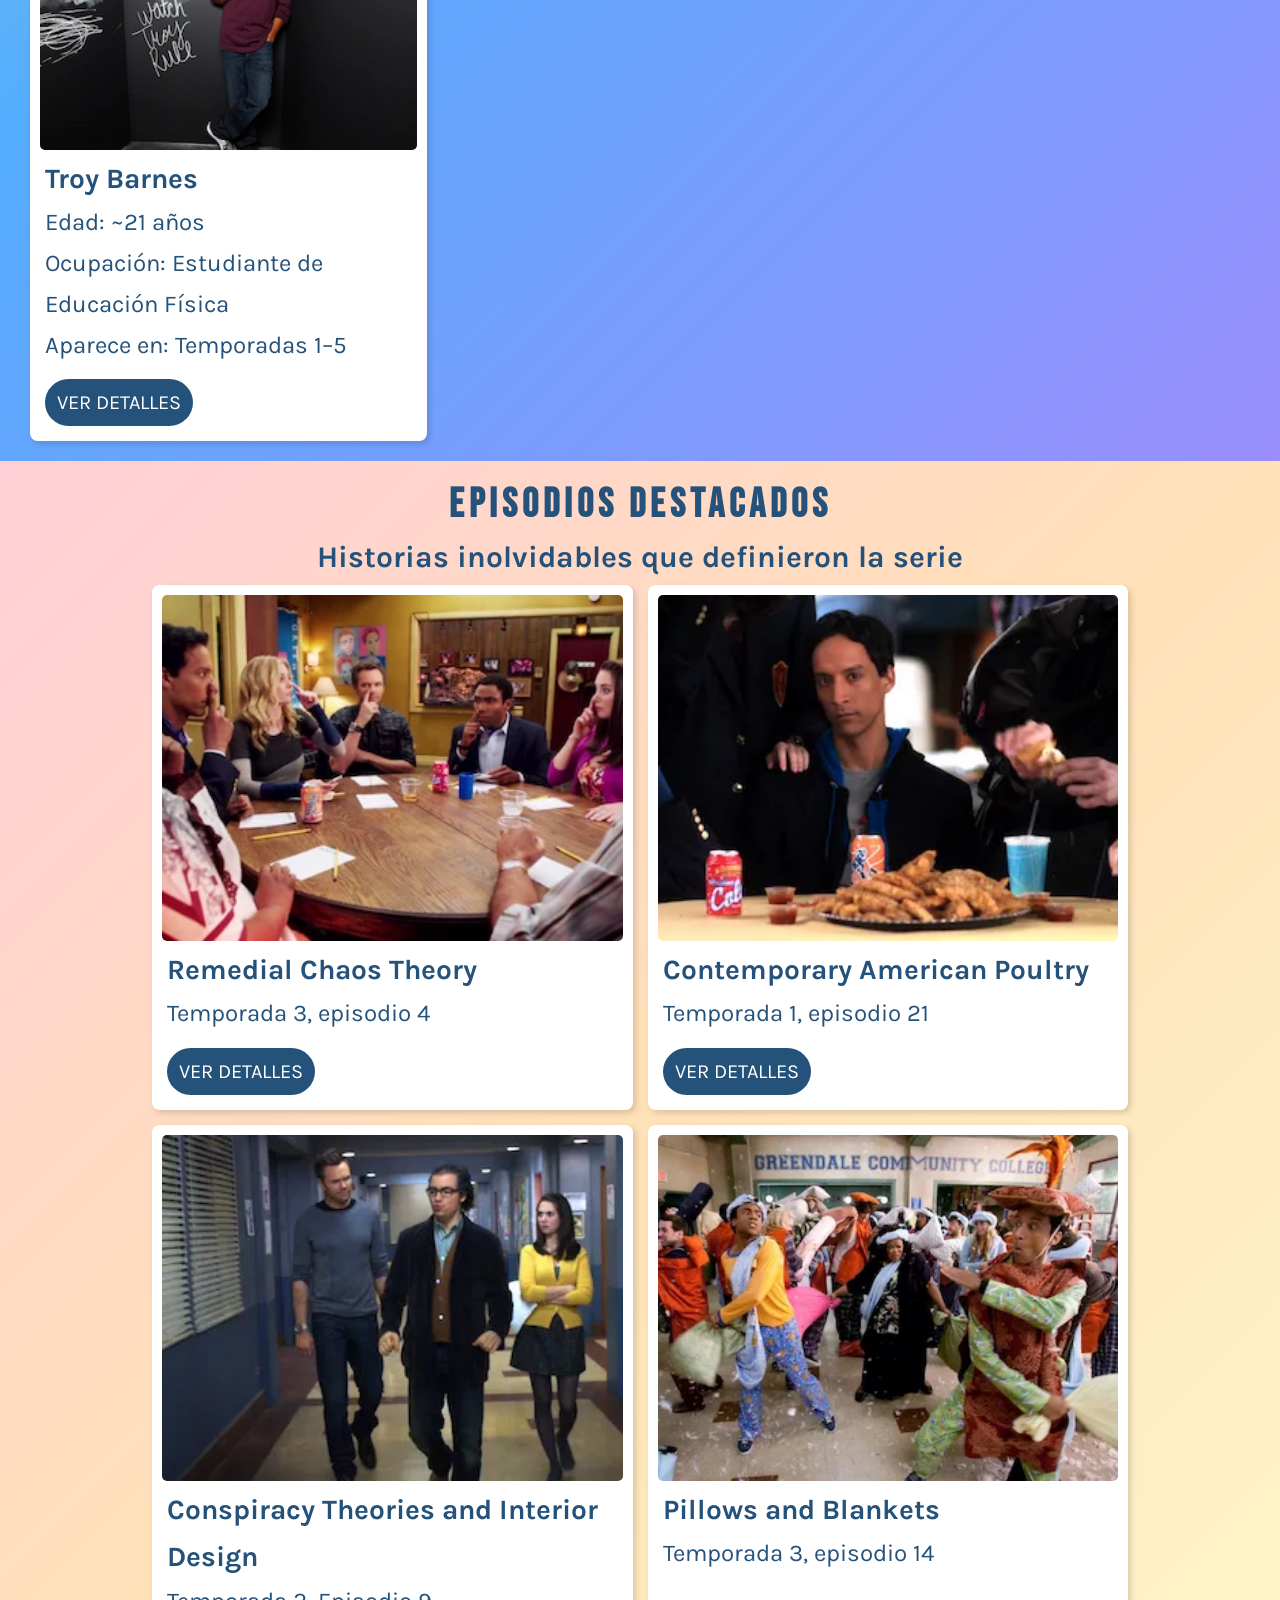
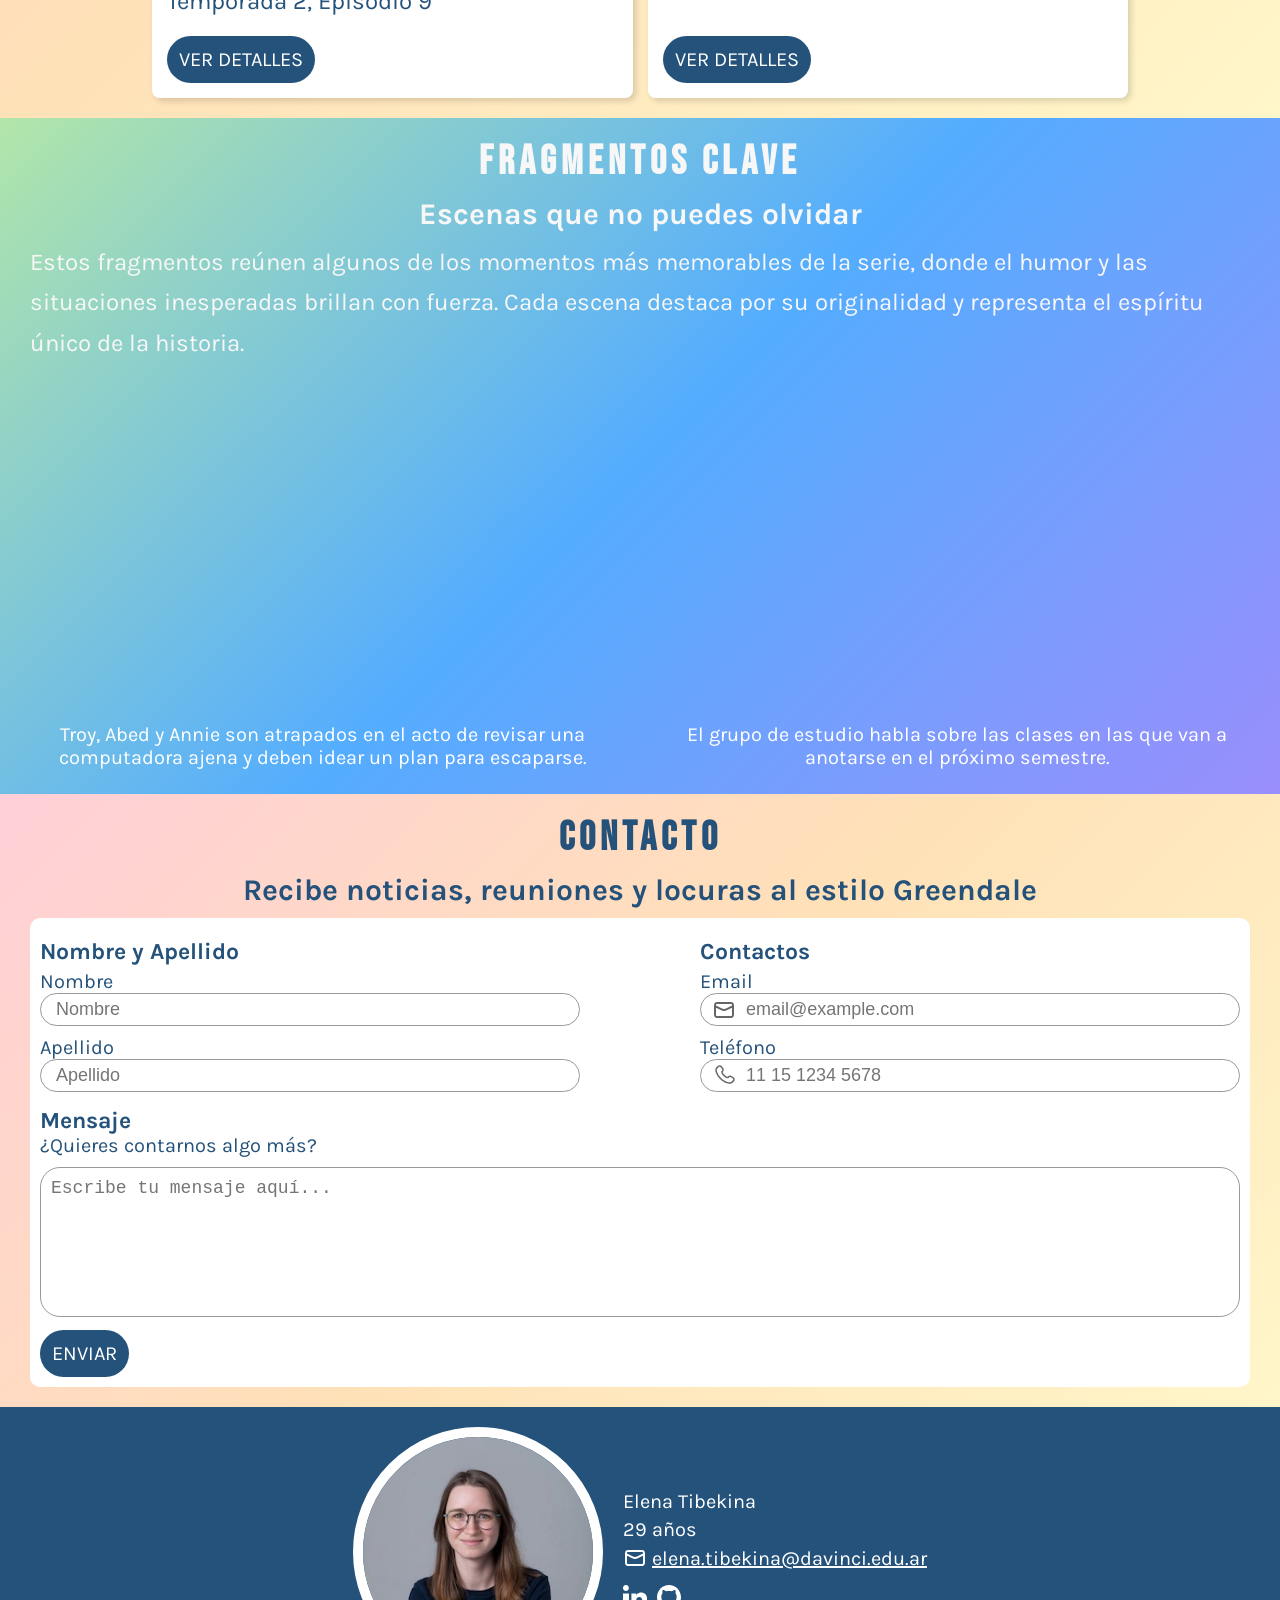
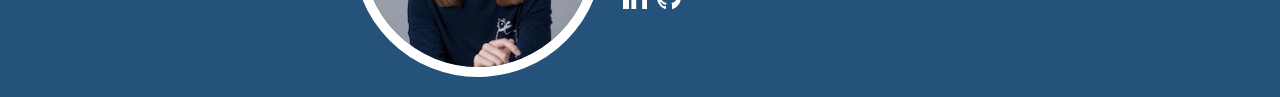
==== commit 17443ff0: "Add files via upload" ====
--- a/index.html
+++ b/index.html
@@ -163,7 +163,7 @@
                 <ul class="cards-grid container-text">
                     <li class="card">
                         <img
-                                src="img/characters/small/abed.webp"
+                                src="img/characters/abed.webp"
                                 alt="Abed, joven de piel morena con expresión tranquila"
                                 width="400"
                                 height="300"
@@ -184,7 +184,7 @@
 
                     <li class="card">
                         <img
-                                src="img/characters/small/annie.webp"
+                                src="img/characters/annie.webp"
                                 alt="Annie, joven de cabello castaño oscuro y estilo pulcro"
                                 width="400"
                                 height="225"
@@ -205,7 +205,7 @@
 
                     <li class="card">
                         <img
-                                src="img/characters/small/britta.webp"
+                                src="img/characters/britta.webp"
                                 alt="Britta, joven rubia de estilo alternativo"
                                 width="400"
                                 height="225"
@@ -226,7 +226,7 @@
 
                     <li class="card">
                         <img
-                                src="img/characters/small/jeff.webp"
+                                src="img/characters/jeff.webp"
                                 alt="Jeff, hombre alto y atractivo con cabello castaño, líder informal del grupo"
                                 width="400"
                                 height="275"
@@ -247,7 +247,7 @@
 
                     <li class="card">
                         <img
-                                src="img/characters/small/pierce.webp"
+                                src="img/characters/pierce.webp"
                                 alt="Pierce, hombre mayor, suele hacer comentarios inapropiados"
                                 width="400"
                                 height="225"
@@ -268,7 +268,7 @@
 
                     <li class="card">
                         <img
-                                src="img/characters/small/shirley.webp"
+                                src="img/characters/shirley.webp"
                                 alt="Shirley, mujer afroamericana, madre protectora y profundamente religiosa"
                                 width="400"
                                 height="225"
@@ -288,7 +288,7 @@
                     </li>
                     <li class="card">
                         <img
-                                src="img/characters/small/troy.webp"
+                                src="img/characters/troy.webp"
                                 alt="Troy, joven afroamericano, antes estrella del deporte"
                                 width="400"
                                 height="225"
@@ -318,7 +318,7 @@
                     <ul class="cards-grid-2 container-text">
                         <li class="card">
                             <img
-                                    src="img/episodes/small/theory-1.webp"
+                                    src="img/episodes/theory-1.webp"
                                     alt="Los protagonistas sentados alrededor de una mesa, tapándose la nariz con el dedo índice"
                                     width="400"
                                     height="231"
@@ -335,7 +335,7 @@
 
                         <li class="card">
                             <img
-                                    src="img/episodes/small/theory-2.webp"
+                                    src="img/episodes/theory-2.webp"
                                     alt="Abed sentado frente a una mesa con alitas de pollo y refrescos"
                                     width="400"
                                     height="225"
@@ -352,7 +352,7 @@
 
                         <li class="card">
                             <img
-                                    src="img/episodes/small/theory-3.webp"
+                                    src="img/episodes/theory-3.webp"
                                     alt="Jeff, Annie y un hombre con gafas caminando por el pasillo del colegio"
                                     width="400"
                                     height="225"
@@ -369,7 +369,7 @@
 
                         <li class="card">
                             <img
-                                    src="img/episodes/small/theory-4.webp"
+                                    src="img/episodes/theory-4.webp"
                                     alt="Troy y Abed en primer plano durante una guerra de almohadas"
                                     width="400"
                                     height="254"
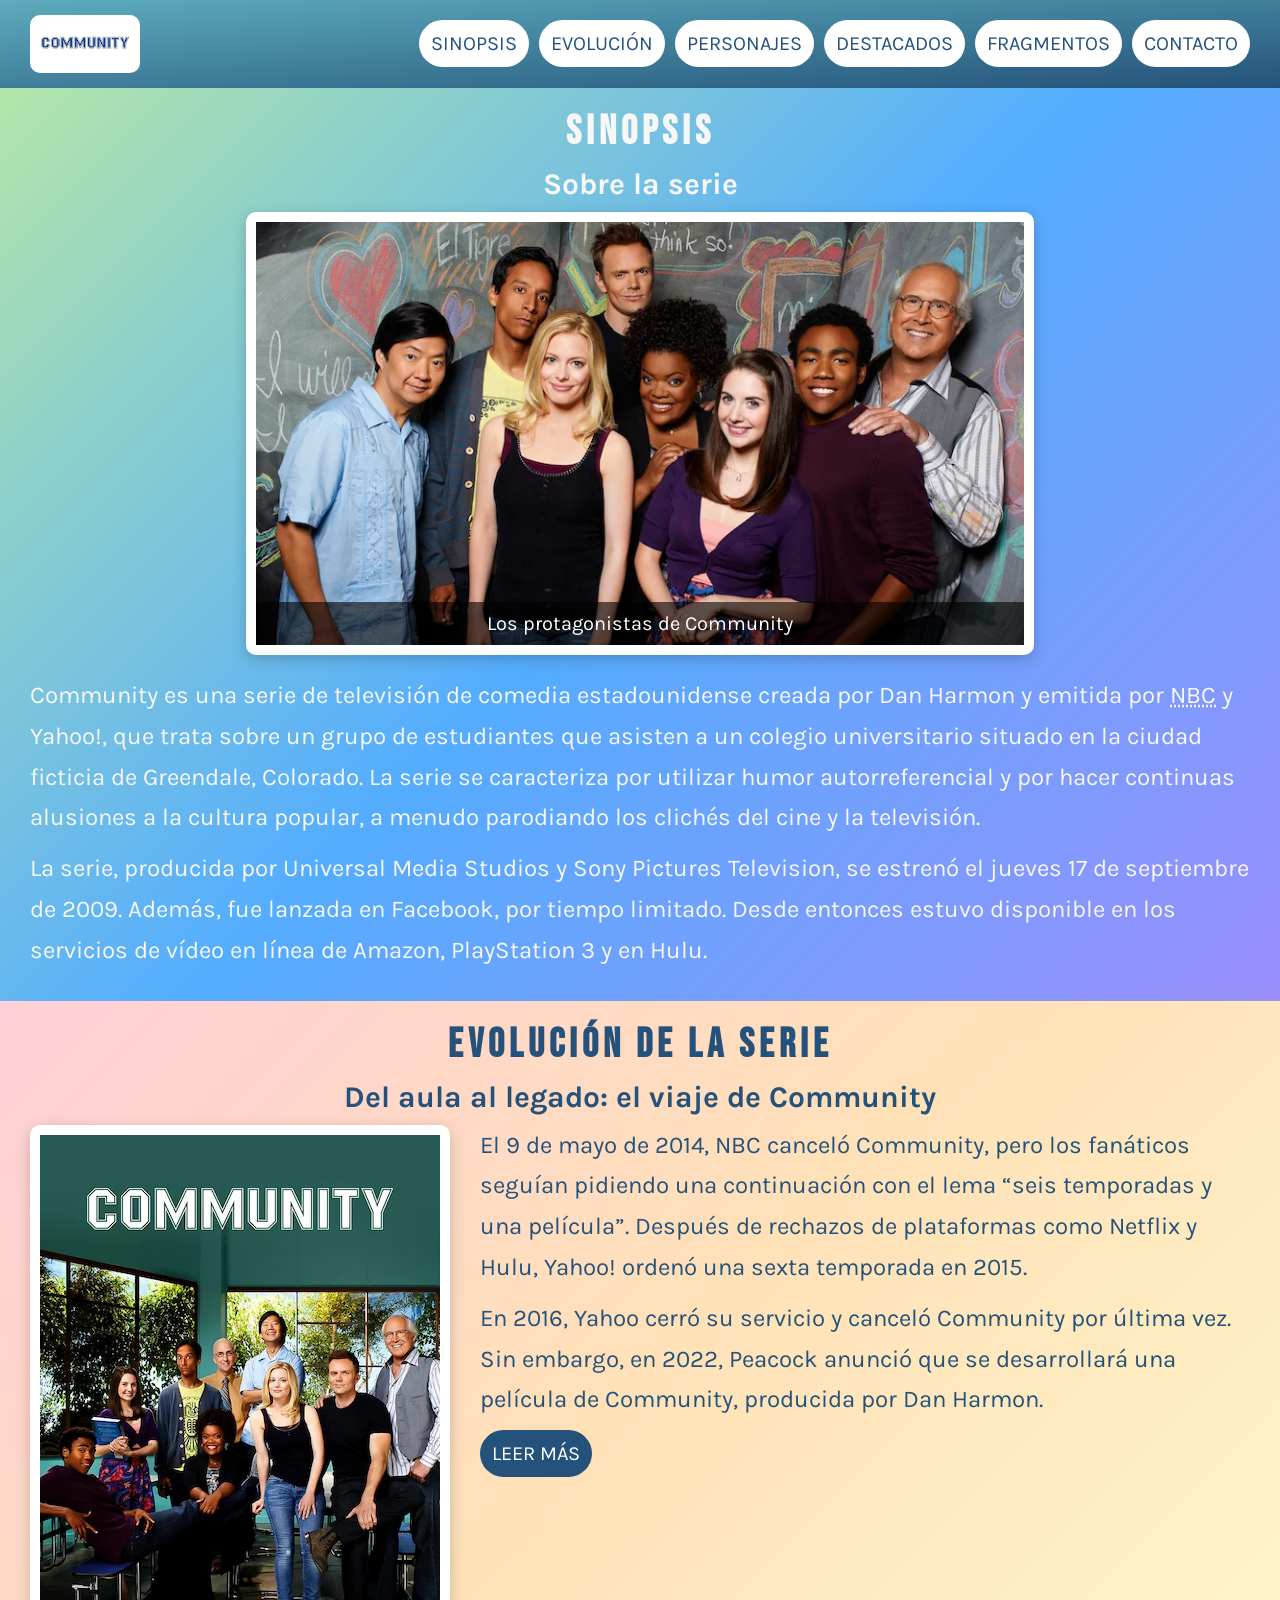
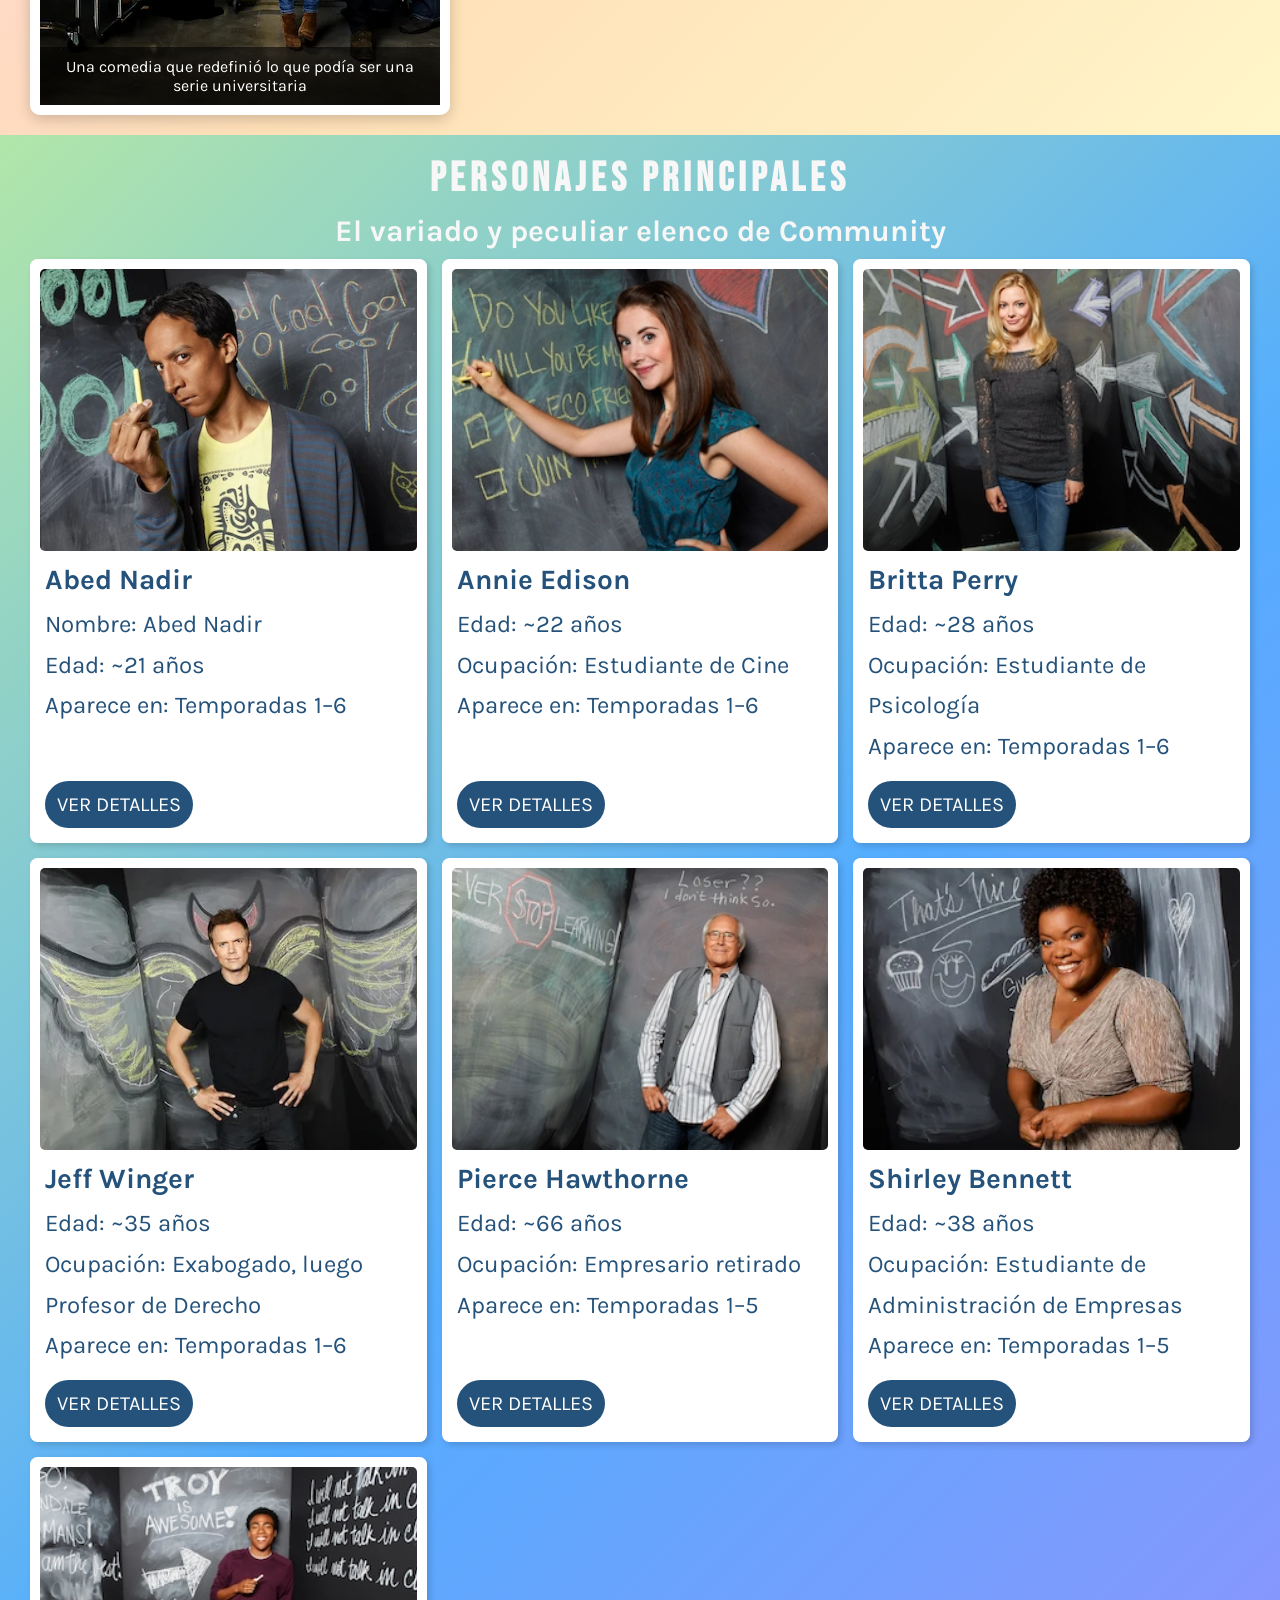
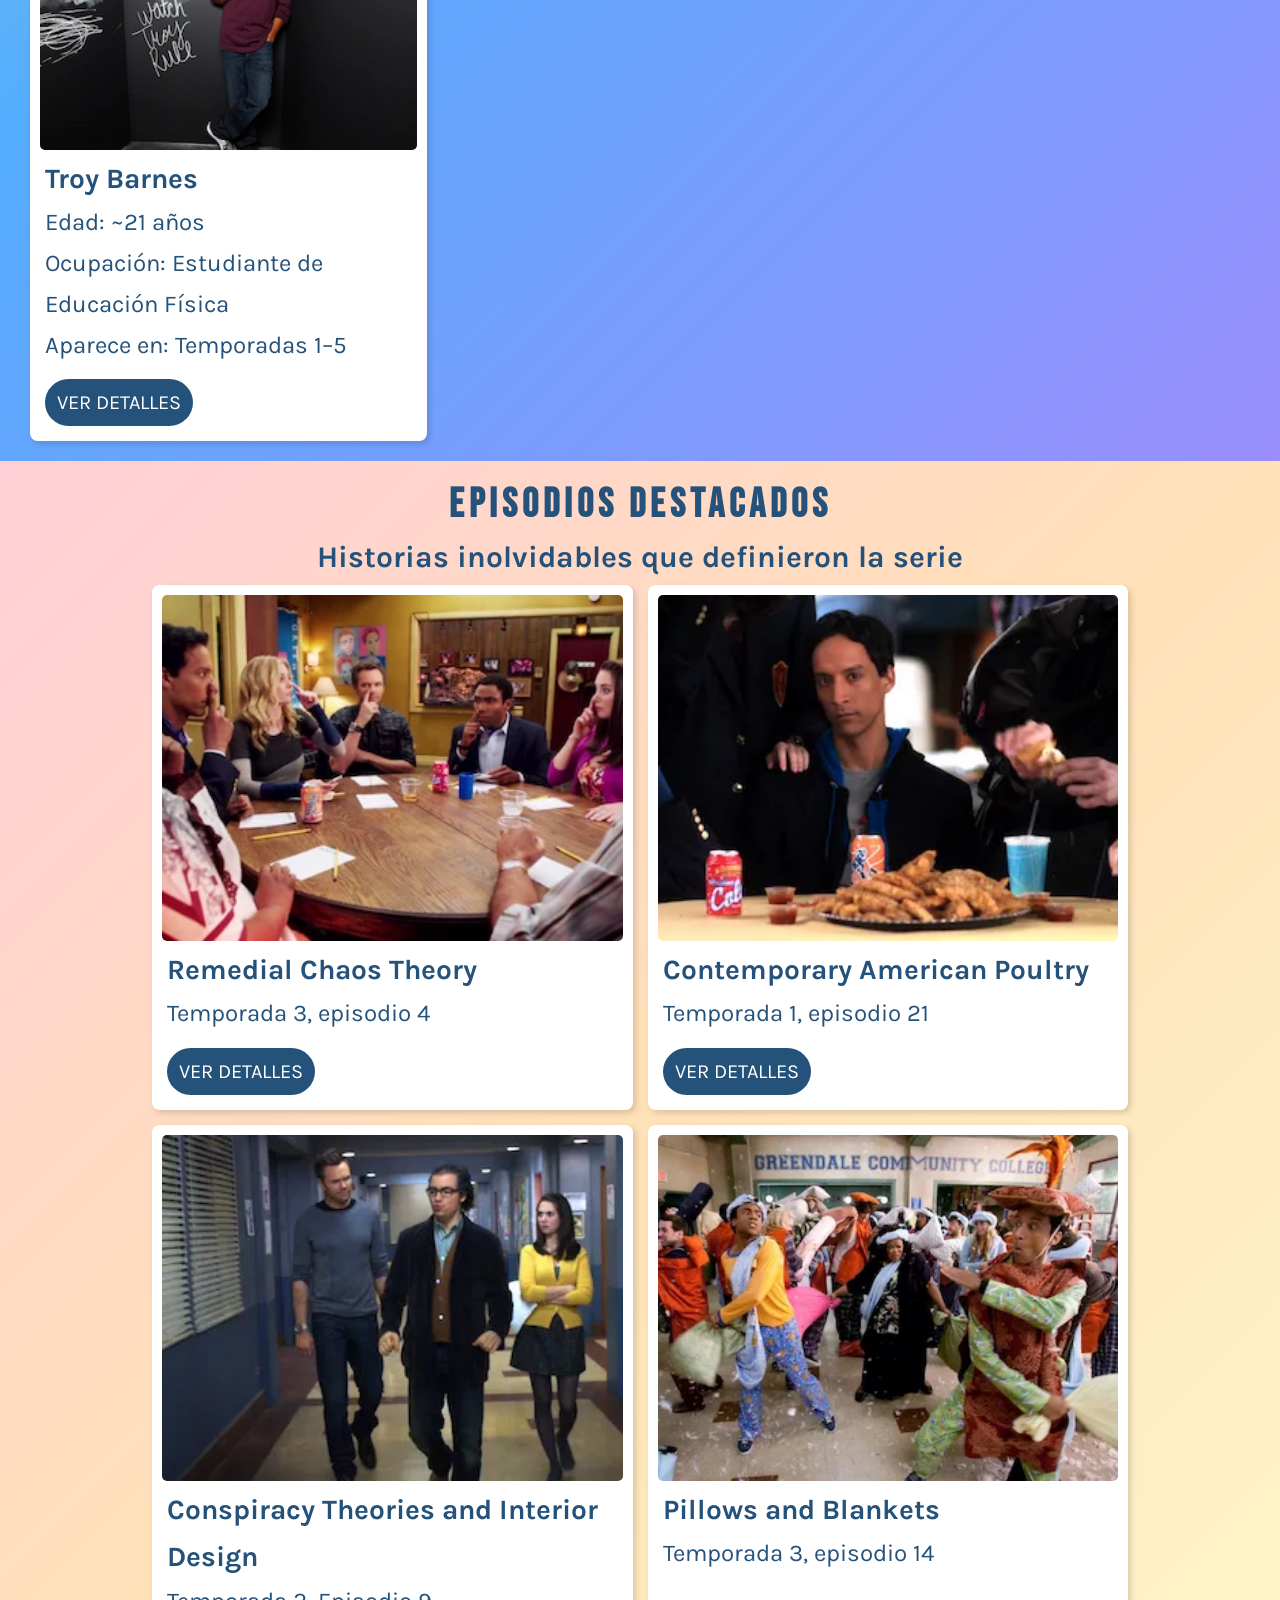
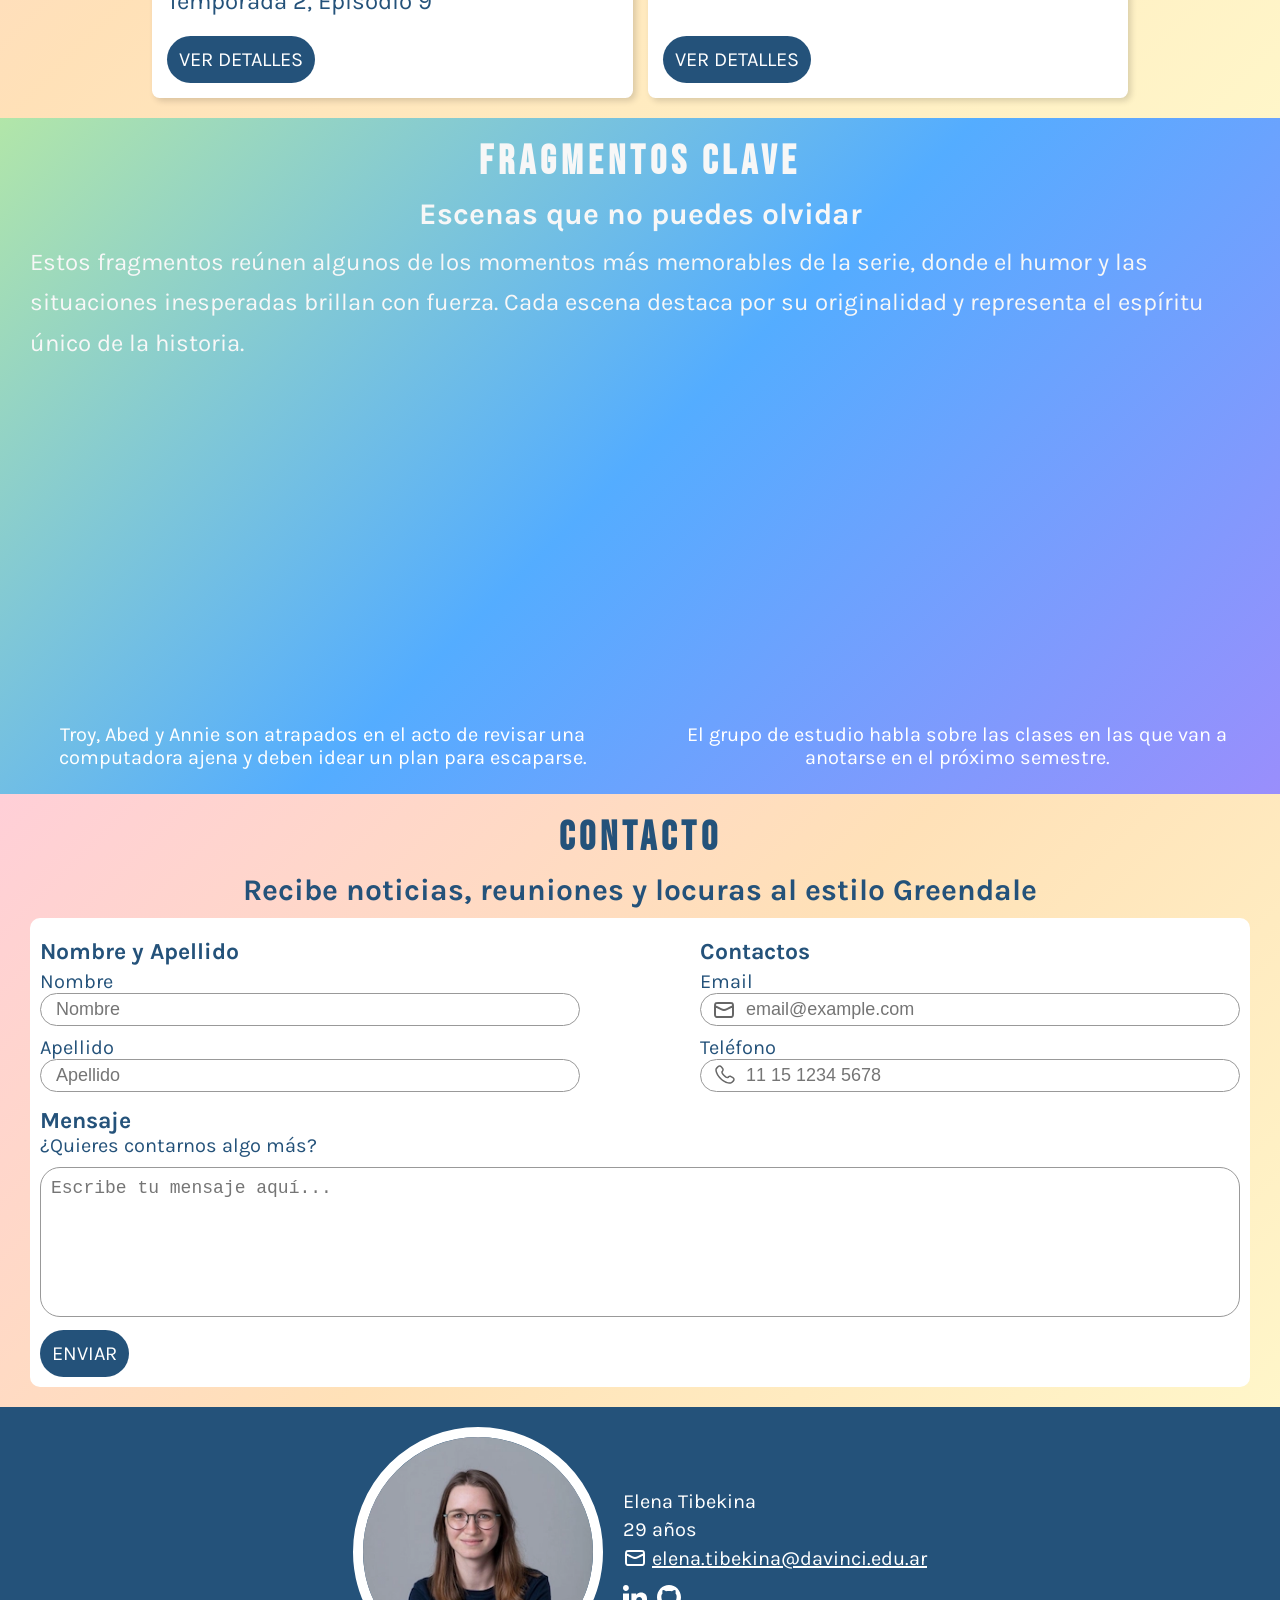
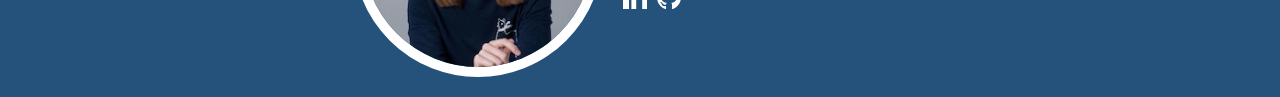
==== commit 286062c5: "Update index.html" ====
--- a/index.html
+++ b/index.html
@@ -16,7 +16,7 @@
         <header>
             <div class="navigation__container--mobile">
                 <input aria-hidden="true" type="checkbox" class="navigation__checkbox" id="navi-toggle">
-                <label aria-label="Toggle navigation menu" for="navi-toggle" class="navigation__button">
+                <label aria-label="Toggle navegación menu" for="navi-toggle" class="navigation__button">
                     <span class="navigation__icon">&nbsp;</span>
                 </label>
 
@@ -547,7 +547,7 @@
                         Dan Harmon y Andrew Guest cumpliendo el rol de productores ejecutivos.
                     </p>
 
-                    <tag class="paragraph">#SixSeasonsAndAMovie</tag>
+                    <span class="paragraph">#SixSeasonsAndAMovie</span>
                 </article>
             </div>
         </div>
@@ -625,7 +625,7 @@
         </div>
 
         <div id="modal-shirley" class="modal">
-            <span class="modal-content">
+            <div class="modal-content">
                 <button class="close-button" onclick="closeModal('modal-shirley')">&times;</button>
                 <article class="modal-text">
                     <h3 class="heading-tertiary">Shirley Bennett</h3>
@@ -636,7 +636,7 @@
                         ya que la asistencia a la universidad fue <em>el primer paso para empezar a mejorarla</em>.
                     </p>
                 </article>
-            </span>
+            </div>
         </div>
 
         <div id="modal-troy" class="modal">
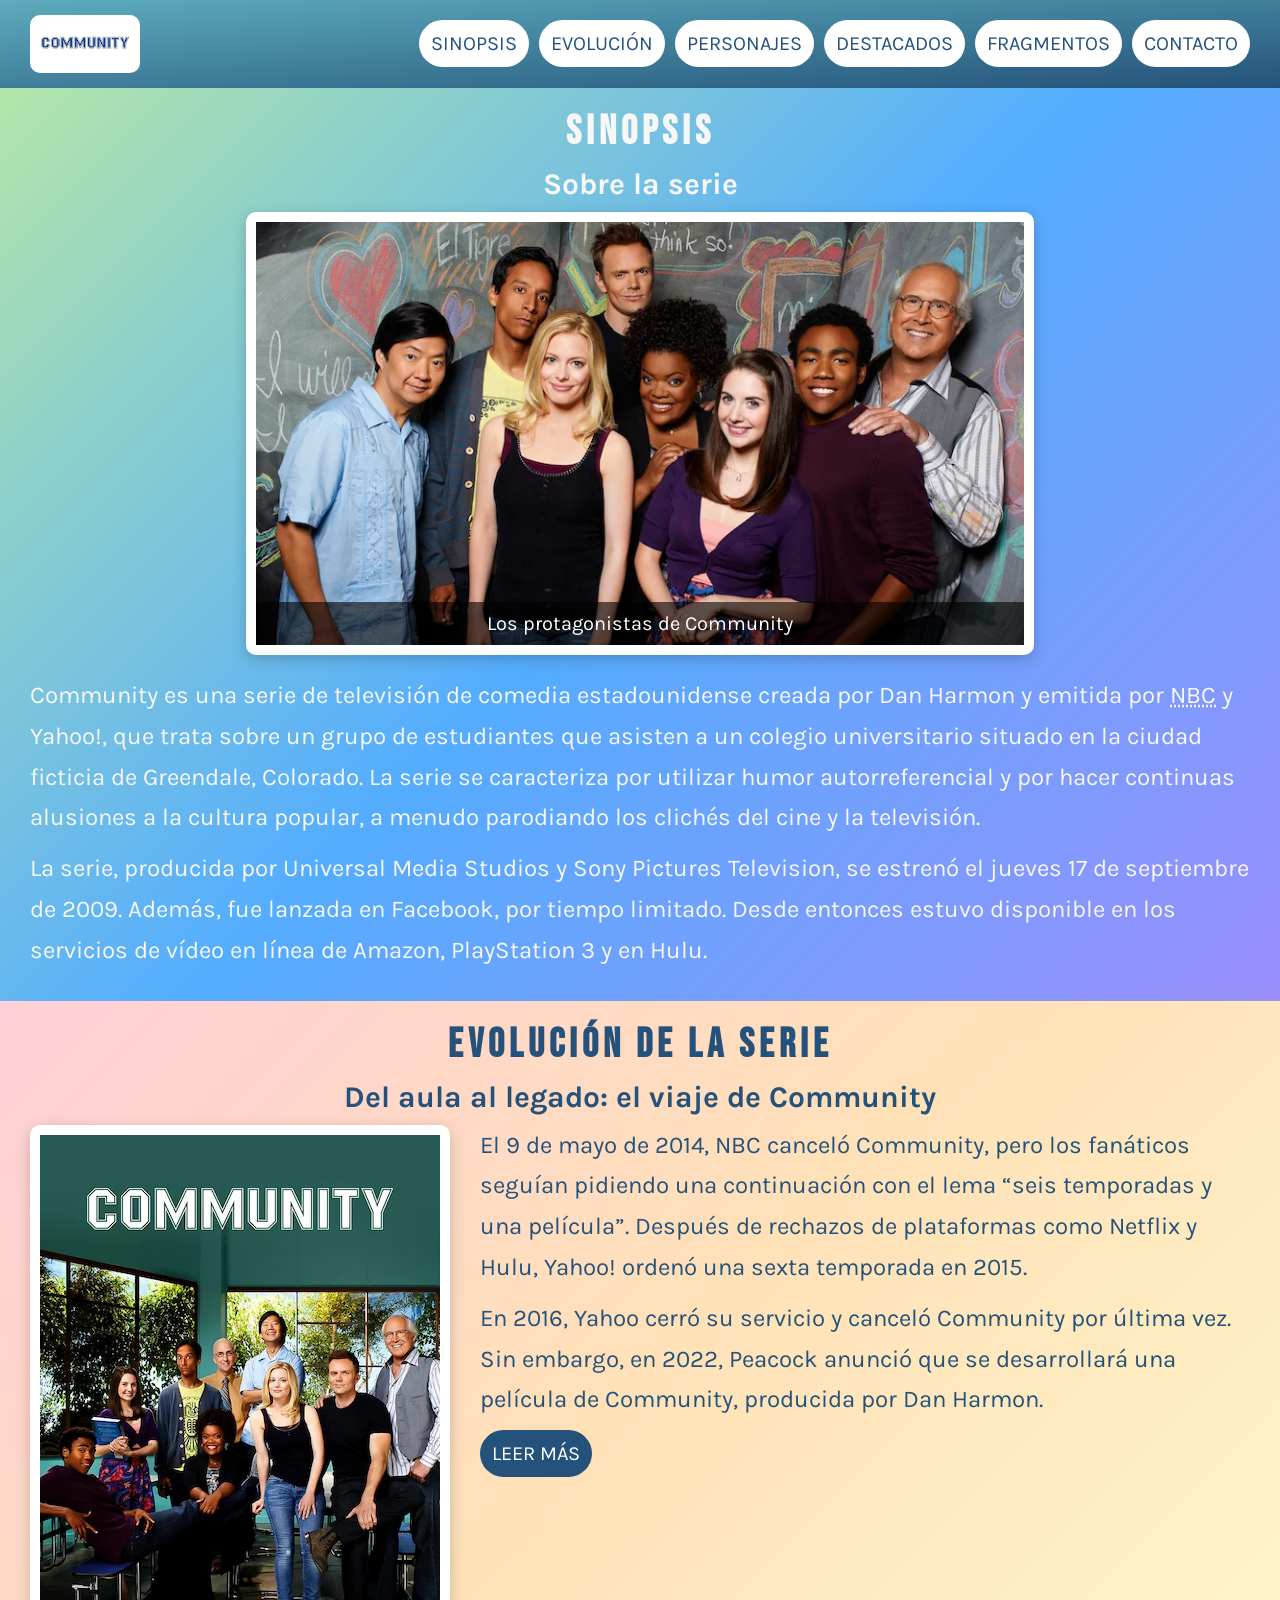
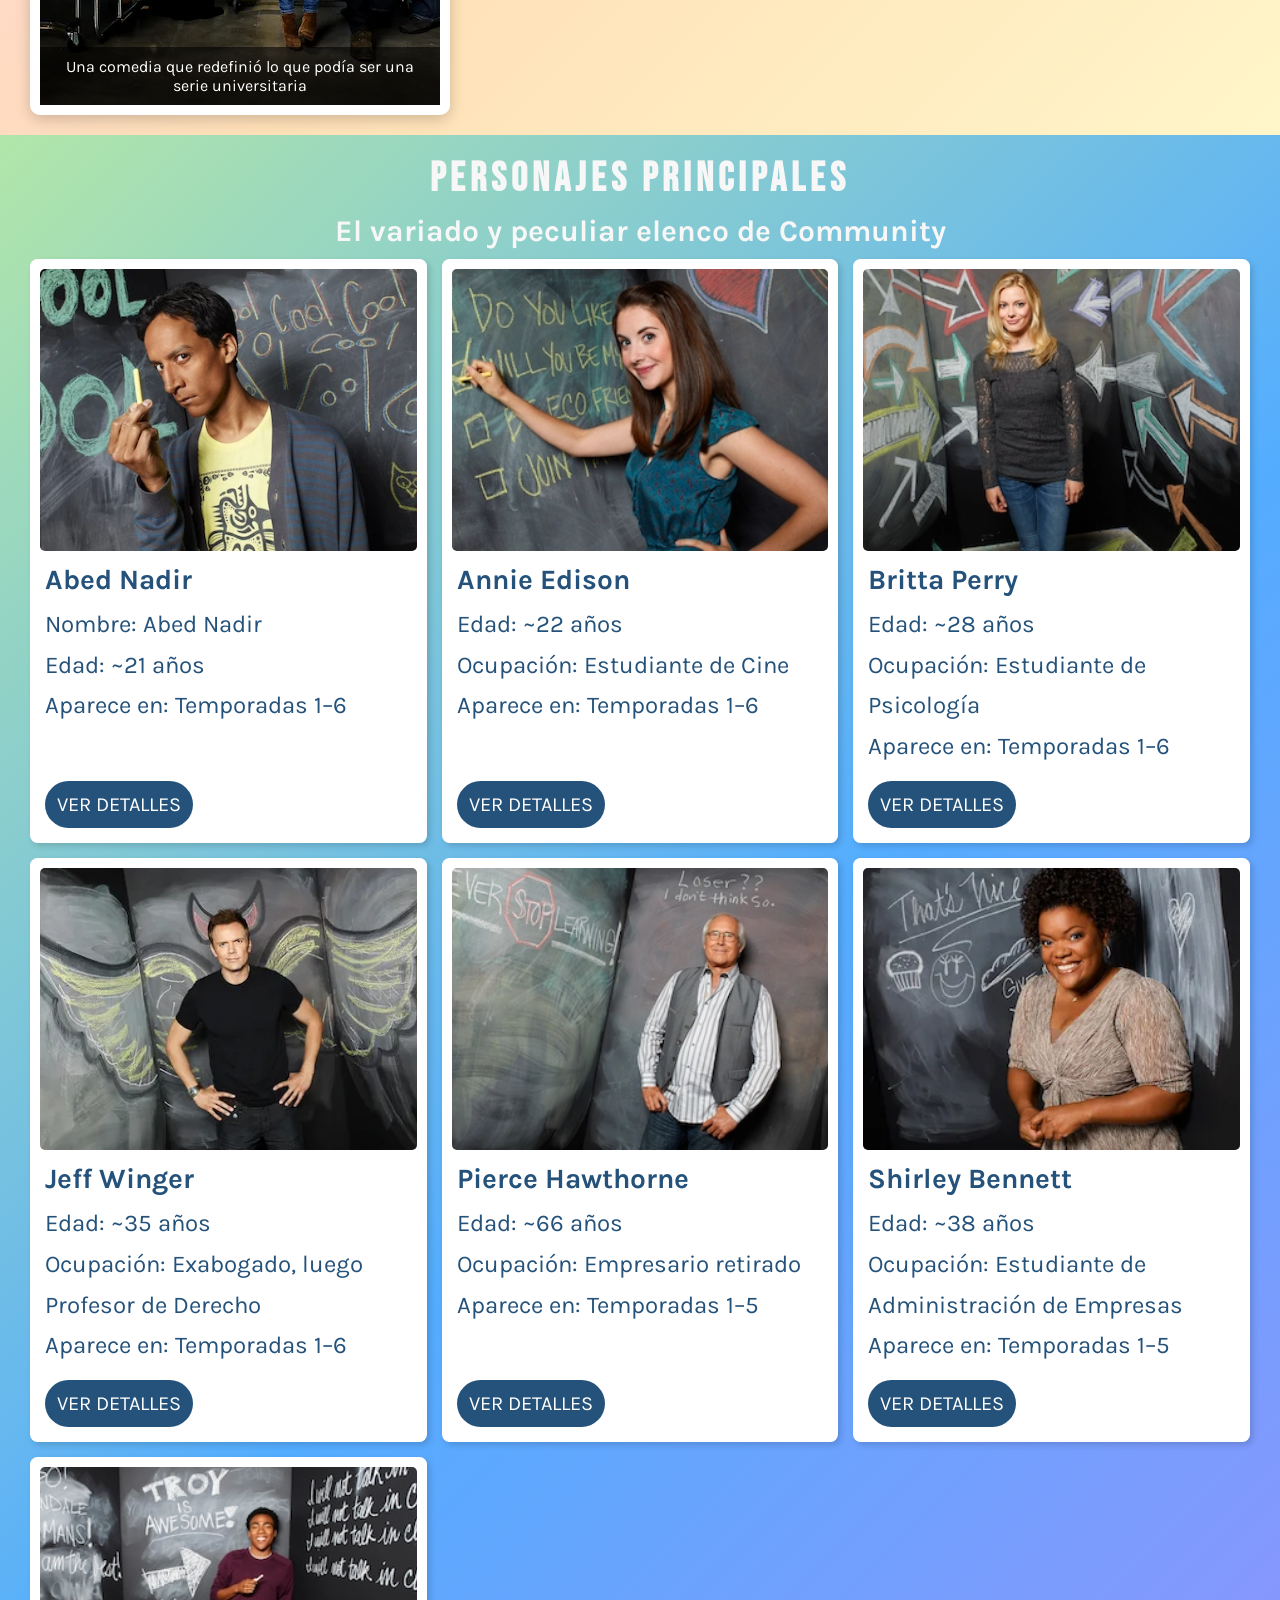
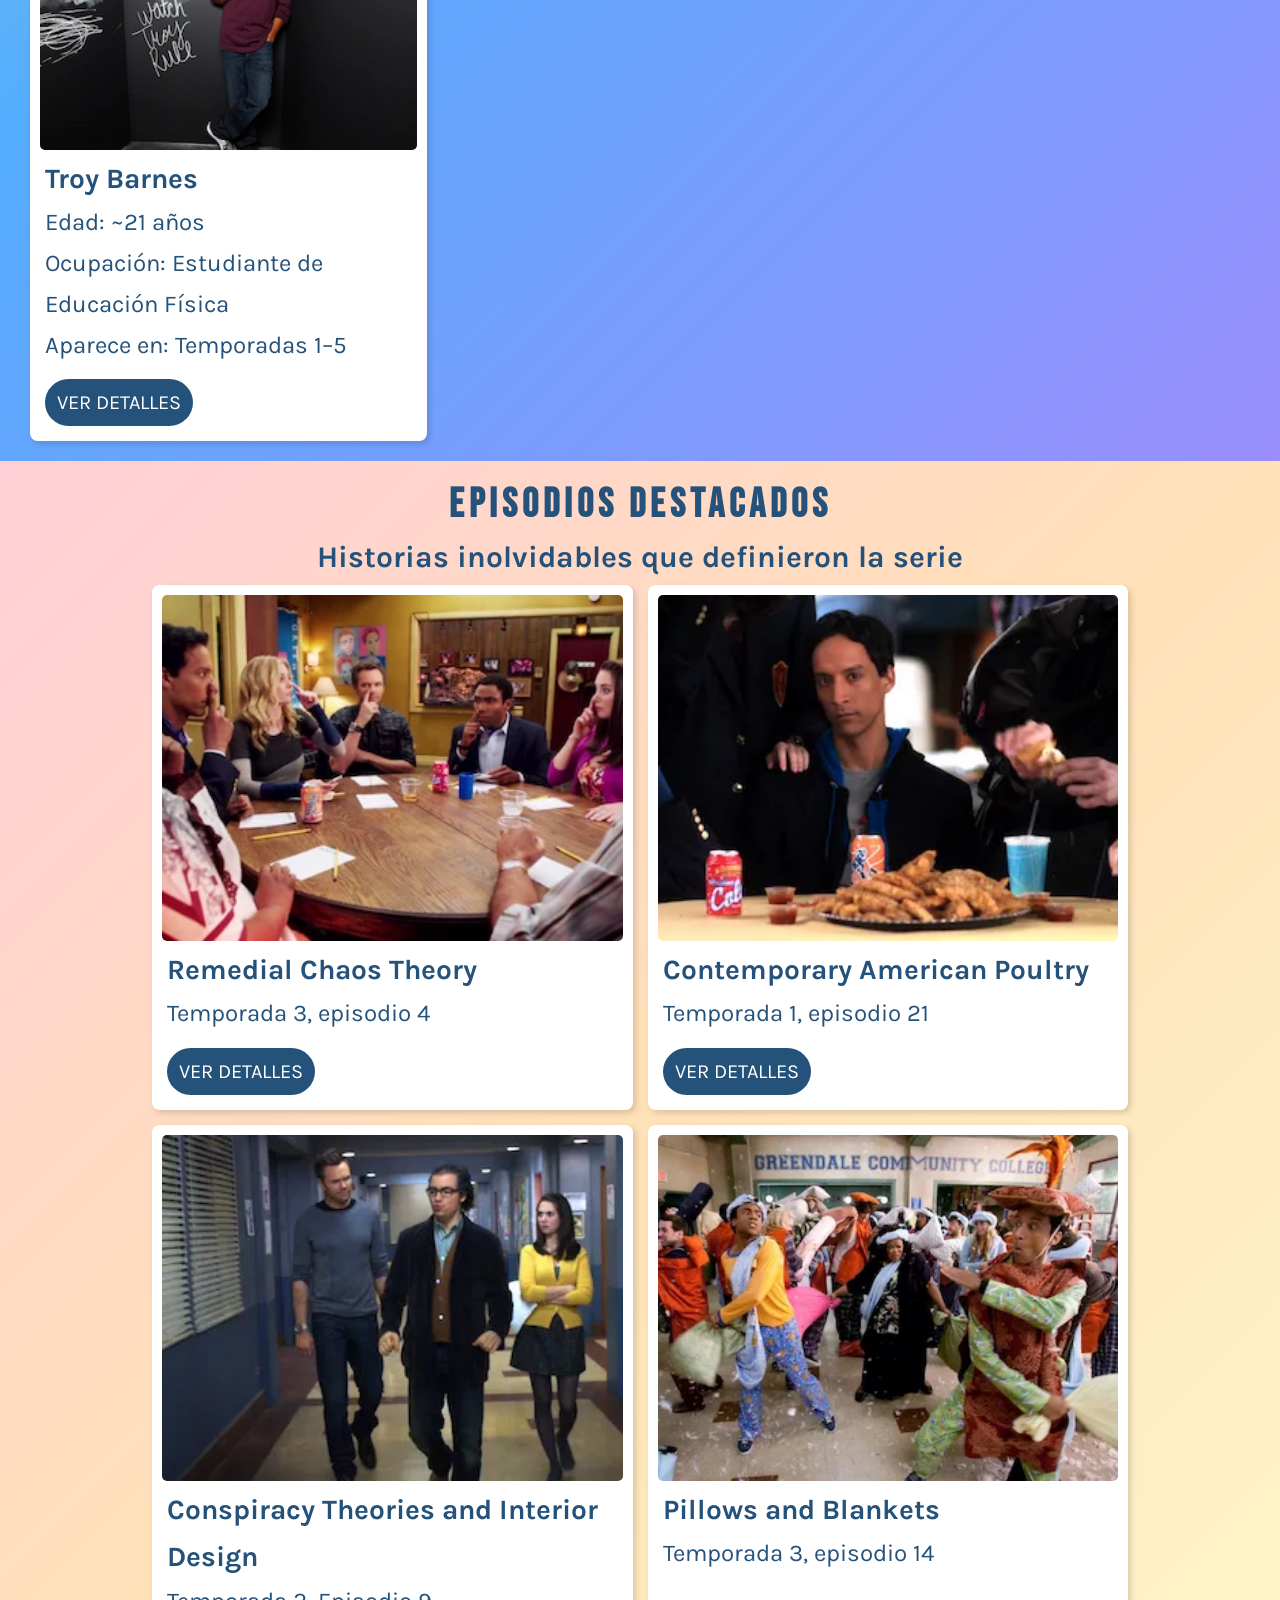
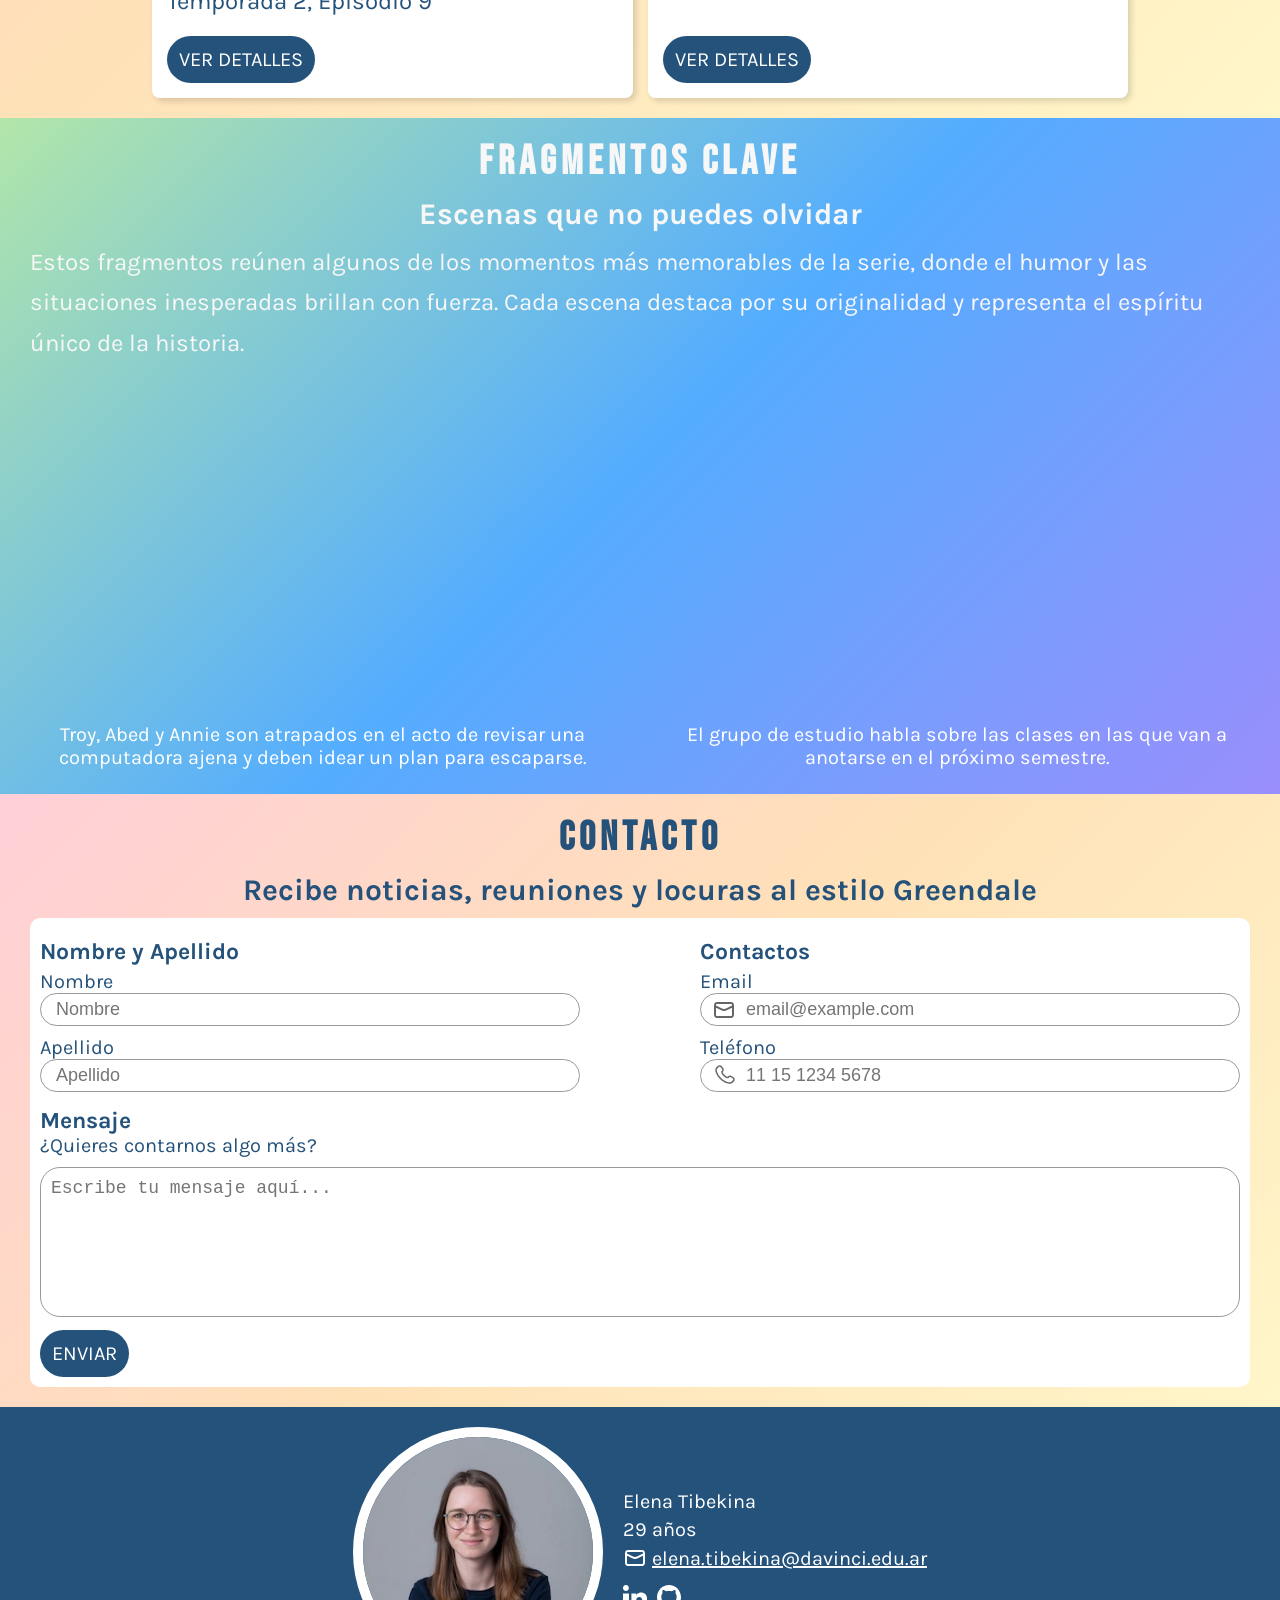
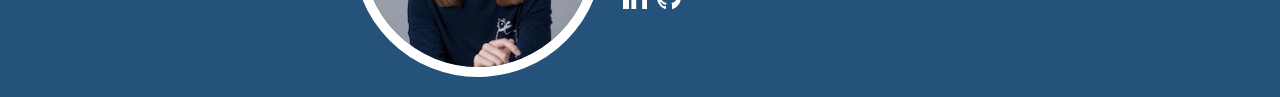
==== commit 5b7c0fa9: "Update index.html" ====
--- a/index.html
+++ b/index.html
@@ -6,7 +6,9 @@
     <meta name="viewport" content="width=device-width, initial-scale=1.0">
     <title>Community - Sitio Web</title>
     <link rel="icon" type="image/png" href="img/others/nbc-logo.webp">
-    <link href="https://fonts.googleapis.com/css2?family=Bebas+Neue&family=Karla:wght@400;700&display=swap" rel="stylesheet">
+    <link rel="preconnect" href="https://fonts.googleapis.com">
+    <link rel="preconnect" href="https://fonts.gstatic.com" crossorigin>
+    <link href="https://fonts.googleapis.com/css2?family=Bebas+Neue&family=Karla:ital,wght@0,200..800;1,200..800&display=swap" rel="stylesheet">
     <link rel="preload" as="image" href="img/cast/cast-800.webp">
     <link rel="stylesheet" href="css/style.css">
 </head>
